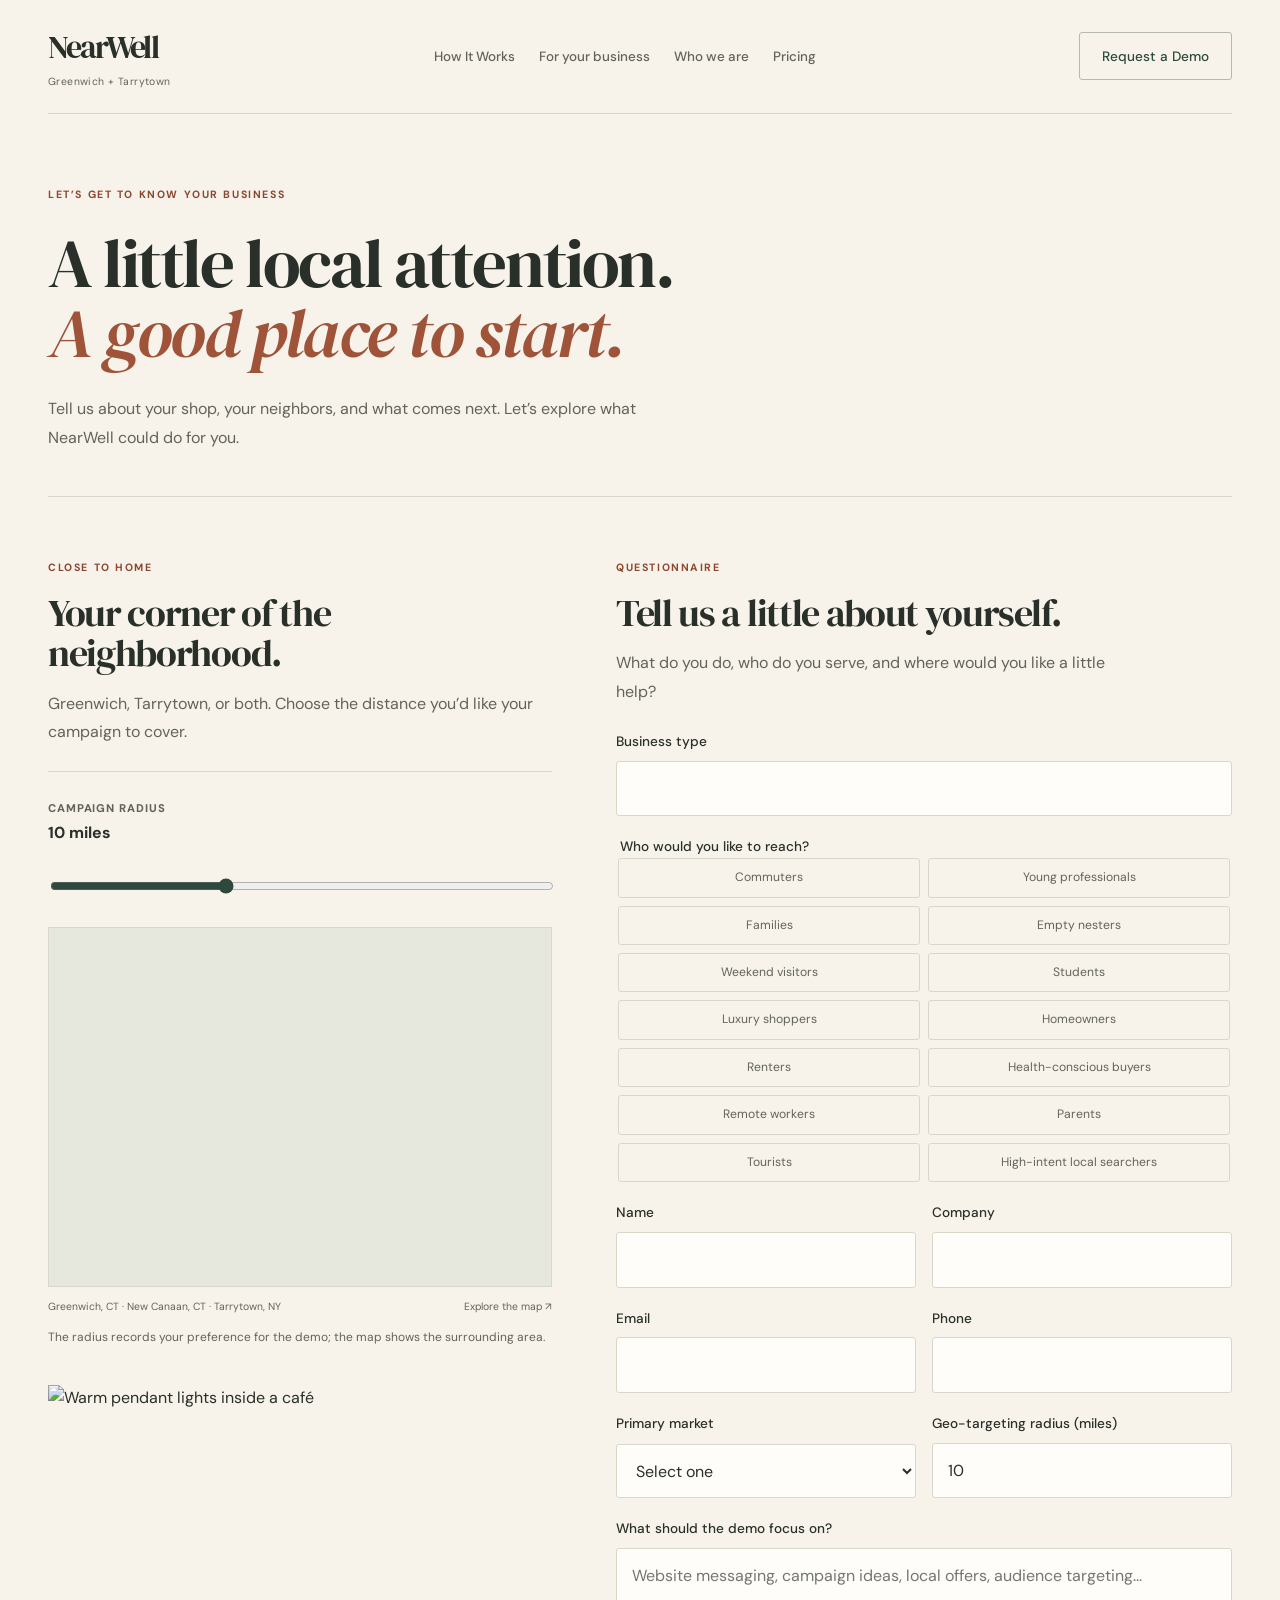
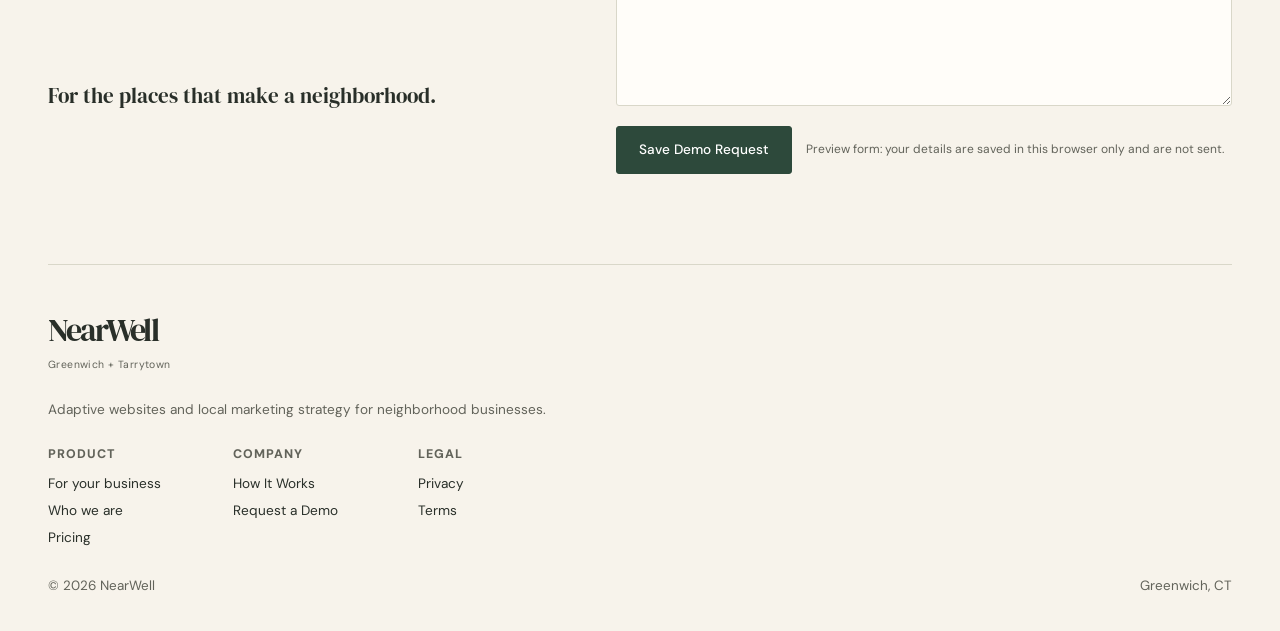
==== demo.html @ aed8bc81 "Add interactive town map with three X markers" ====
<!DOCTYPE html>
<html lang="en">
<head>
  <meta charset="UTF-8" />
  <meta name="viewport" content="width=device-width, initial-scale=1.0" />
  <title>Request a NearWell Demo | Greenwich and Tarrytown</title>
  <meta
    name="description"
    content="Request a NearWell demo and explore geo-targeted local marketing ideas for Greenwich and Tarrytown businesses."
  />
  <link rel="canonical" href="https://dannyyavo.com/nearwell/demo" />
  <meta property="og:title" content="Request a NearWell Demo" />
  <meta
    property="og:description"
    content="See how NearWell can tailor campaigns, offers, and adaptive website messaging for your business."
  />
  <meta property="og:type" content="website" />
  <meta property="og:url" content="https://dannyyavo.com/nearwell/demo" />
  <meta name="twitter:card" content="summary_large_image" />
  <link rel="preconnect" href="https://fonts.googleapis.com" />
  <link rel="preconnect" href="https://fonts.gstatic.com" crossorigin />
  <link
    href="https://fonts.googleapis.com/css2?family=DM+Sans:wght@400;500;700;800&family=DM+Serif+Display:ital@0;1&display=swap"
    rel="stylesheet"
  />
  <link rel="stylesheet" href="styles.css" />
  <link rel="stylesheet" href="theme.css" />
  <script type="application/ld+json">
    {
      "@context": "https://schema.org",
      "@type": "WebPage",
      "@id": "https://dannyyavo.com/nearwell/demo#webpage",
      "url": "https://dannyyavo.com/nearwell/demo",
      "name": "NearWell Demo Request",
      "about": {
        "@id": "https://dannyyavo.com/nearwell/#organization"
      }
    }
  </script>
</head>
<body data-page="demo">
  <header class="site-header">
    <a class="brand" href="index.html" aria-label="NearWell home">
      <span class="brand-mark">N</span>
      <span class="brand-text">
        <strong>NearWell</strong>
        <small>Greenwich + Tarrytown</small>
      </span>
    </a>

    <button class="menu-toggle" type="button" aria-label="Toggle navigation" aria-expanded="false" aria-controls="mobileNav">
      <span></span><span></span><span></span>
    </button>

    <nav class="main-nav">
      <a href="index.html#how-it-works">How It Works</a>
      <a href="index.html#features">For your business</a>
      <a href="index.html#who">Who we are</a>
      <a href="index.html#pricing">Pricing</a>
    </nav>

    <a class="button button-outline" href="demo.html">Request a Demo</a>
  </header>

  <div class="mobile-nav" id="mobileNav" hidden>
    <a href="index.html#how-it-works">How It Works</a>
    <a href="index.html#features">For your business</a>
      <a href="index.html#who">Who we are</a>
    <a href="index.html#pricing">Pricing</a>
    <a href="demo.html">Request a Demo</a>
  </div>

  <main>
    <section class="section demo-hero">
      <span class="eyebrow">Let’s get to know your business</span>
      <h1>A little local attention.<br><em>A good place to start.</em></h1>
      <p class="lead">
        Tell us about your shop, your neighbors, and what comes next. Let’s explore what NearWell could do for you.
      </p>
    </section>

    <section class="section demo-grid">
      <article class="geo-card">
        <div class="section-heading section-heading-tight">
          <span class="eyebrow">Close to home</span>
          <h2>Your corner of the neighborhood.</h2>
          <p>Greenwich, Tarrytown, or both. Choose the distance you’d like your campaign to cover.</p>
        </div>

        <div class="radius-meter">
          <div>
            <span class="mini-label">Campaign radius</span>
            <strong id="radiusValue">10 miles</strong>
          </div>

        </div>

        <input id="radiusSlider" type="range" min="5" max="20" value="10" aria-label="Geo targeting radius" />

        <div class="real-map"><iframe title="Interactive map of Greenwich, New Canaan, and Tarrytown" src="map.html" loading="lazy"></iframe><div class="map-caption"><span>Greenwich, CT · New Canaan, CT · Tarrytown, NY</span><a href="https://www.openstreetmap.org/#map=11/41.06/-73.745" target="_blank" rel="noopener">Explore the map ↗</a></div></div>
        <p class="radius-help">The radius records your preference for the demo; the map shows the surrounding area.</p>
        <figure class="demo-photo"><img src="https://images.unsplash.com/photo-1501339847302-ac426a4a7cbb?auto=format&amp;fit=crop&amp;w=900&amp;q=85" alt="Warm pendant lights inside a café" loading="lazy" width="900" height="600"><figcaption>For the places that make a neighborhood.</figcaption></figure>
      </article>

      <article class="form-card">
        <div class="section-heading section-heading-tight">
          <span class="eyebrow">Questionnaire</span>
          <h2>Tell us a little about yourself.</h2>
          <p>What do you do, who do you serve, and where would you like a little help?</p>
        </div>

        <form class="capture-form" id="demoRequestForm" data-form-kind="main">
          <input type="hidden" name="formTitle" value="Demo Request Form" />

          <div class="form-grid">
            <label class="full-width">
              <span>Business type</span>
              <input id="businessTypeInput" name="businessType" type="text" autocomplete="off" required />
              <div class="suggestions" id="businessSuggestions" hidden></div>
            </label>

            <fieldset class="chip-field full-width">
              <legend>Who would you like to reach?</legend>
              <div class="chip-grid" id="demographicChips"></div>
              <input type="hidden" name="demographics" id="demographicsInput" />
            </fieldset>

            <label>
              <span>Name</span>
              <input name="name" type="text" required />
            </label>
            <label>
              <span>Company</span>
              <input name="company" type="text" required />
            </label>
            <label>
              <span>Email</span>
              <input name="email" type="email" required />
            </label>
            <label>
              <span>Phone</span>
              <input name="phone" type="tel" />
            </label>
            <label>
              <span>Primary market</span>
              <select name="market" required>
                <option value="">Select one</option>
                <option>Greenwich, CT</option>
                <option>Tarrytown, NY</option>
                <option>Both markets</option>
              </select>
            </label>
            <label>
              <span>Geo-targeting radius (miles)</span>
              <input id="radiusMirror" name="radius" type="text" value="10" readonly />
            </label>
            <label class="full-width">
              <span>What should the demo focus on?</span>
              <textarea name="message" rows="5" placeholder="Website messaging, campaign ideas, local offers, audience targeting..."></textarea>
            </label>
          </div>

          <div class="form-actions">
            <button class="button" type="submit">Save Demo Request</button>
            <p class="form-status" aria-live="polite">Preview form: your details are saved in this browser only and are not sent.</p>
          </div>
        </form>
      </article>
    </section>
  </main>

  <footer class="site-footer">
    <div>
      <a class="brand brand-footer" href="index.html">
        <span class="brand-mark">N</span>
        <span class="brand-text">
          <strong>NearWell</strong>
          <small>Greenwich + Tarrytown</small>
        </span>
      </a>
      <p>Adaptive websites and local marketing strategy for neighborhood businesses.</p>
    </div>

    <div class="footer-links">
      <div>
        <span>Product</span>
        <a href="index.html#features">For your business</a>
      <a href="index.html#who">Who we are</a>
        <a href="index.html#pricing">Pricing</a>
      </div>
      <div>
        <span>Company</span>
        <a href="index.html#how-it-works">How It Works</a>
        <a href="demo.html">Request a Demo</a>
      </div>
      <div>
        <span>Legal</span>
        <a href="#">Privacy</a>
        <a href="#">Terms</a>
      </div>
    </div>

    <div class="footer-bottom">
      <span>&copy; 2026 NearWell</span>
      <span>Greenwich, CT</span>
    </div>
  </footer>

  <div class="lead-modal" id="leadModal" aria-hidden="true">
    <div class="lead-modal__backdrop"></div>
    <div class="lead-modal__panel" role="dialog" aria-modal="true" aria-labelledby="leadModalTitle">
      <button class="modal-close" type="button" aria-label="Close popup">&times;</button>
      <span class="eyebrow">Quick Start</span>
      <h2 id="leadModalTitle">Get the common questionnaire started.</h2>
      <p>Answer a few essentials now and continue the full demo request when you are ready.</p>

      <form class="capture-form" data-form-kind="popup">
        <input type="hidden" name="formTitle" value="5 Second Lead Popup" />
        <div class="form-grid compact-form">
          <label>
            <span>Name</span>
            <input name="name" type="text" required />
          </label>
          <label>
            <span>Email</span>
            <input name="email" type="email" required />
          </label>
          <label>
            <span>Company</span>
            <input name="company" type="text" required />
          </label>
          <label>
            <span>Business type</span>
            <input name="businessType" type="text" list="businessTypeList" required />
          </label>
          <label>
            <span>Phone</span>
            <input name="phone" type="tel" />
          </label>
          <label>
            <span>Primary market</span>
            <select name="market" required>
              <option value="">Select one</option>
              <option>Greenwich, CT</option>
              <option>Tarrytown, NY</option>
              <option>Both markets</option>
            </select>
          </label>
        </div>
        <label>
          <span>Top goal</span>
          <textarea name="message" rows="3" placeholder="Lead generation, promotions, messaging, geography..."></textarea>
        </label>
        <button class="button" type="submit">Save My Demo Request</button>
        <p class="form-status" aria-live="polite"></p>
      </form>
    </div>
  </div>

  <datalist id="businessTypeList">
    <option value="Coffee shop"></option>
    <option value="Restaurant"></option>
    <option value="Fitness studio"></option>
    <option value="Retail boutique"></option>
    <option value="Dental practice"></option>
    <option value="Home services business"></option>
  </datalist>

  <script src="script.js?v=2"></script>
</body>
</html>
---- styles.css ----
:root {
  --green: #1a3d2b;
  --green-deep: #10291d;
  --teal: #1a3d3d;
  --mint: #a8c5b5;
  --mint-soft: #d8e6dd;
  --cream: #faf7f2;
  --paper: #fffdf9;
  --text: #1d2721;
  --text-soft: #536258;
  --line: rgba(26, 61, 43, 0.12);
  --shadow: 0 22px 70px rgba(15, 40, 29, 0.14);
  --radius-lg: 30px;
  --radius-md: 22px;
  --radius-sm: 14px;
}

* {
  box-sizing: border-box;
}

html {
  scroll-behavior: smooth;
}

body {
  margin: 0;
  background:
    radial-gradient(circle at top left, rgba(168, 197, 181, 0.3), transparent 28%),
    linear-gradient(180deg, #fcfaf5 0%, var(--cream) 100%);
  color: var(--text);
  font-family: "DM Sans", sans-serif;
  line-height: 1.6;
}

body.modal-open {
  overflow: hidden;
}

a {
  color: inherit;
  text-decoration: none;
}

button,
input,
select,
textarea {
  font: inherit;
}

.site-header,
.section,
.site-footer {
  width: min(1180px, calc(100% - 36px));
  margin-inline: auto;
}

.site-header {
  position: sticky;
  top: 14px;
  z-index: 30;
  margin-top: 14px;
  padding: 14px 18px;
  display: flex;
  align-items: center;
  justify-content: space-between;
  border: 1px solid rgba(255, 255, 255, 0.45);
  border-radius: 22px;
  background: rgba(255, 253, 249, 0.82);
  backdrop-filter: blur(16px);
  box-shadow: 0 10px 30px rgba(12, 26, 19, 0.05);
}

.brand {
  display: inline-flex;
  align-items: center;
  gap: 12px;
}

.brand-mark {
  width: 40px;
  height: 40px;
  display: grid;
  place-items: center;
  border-radius: 13px;
  background: linear-gradient(135deg, var(--green), var(--teal));
  color: white;
  font-family: "DM Serif Display", serif;
  font-size: 1.3rem;
}

.brand-text {
  display: flex;
  flex-direction: column;
  gap: 1px;
}

.brand-text strong {
  font-size: 1rem;
}

.brand-text small {
  color: var(--text-soft);
  font-size: 0.77rem;
}

.main-nav,
.footer-links,
.hero-actions,
.cta-side,
.tab-row,
.detail-grid,
.form-actions,
.radius-meter {
  display: flex;
}

.main-nav {
  gap: 28px;
  font-weight: 700;
  color: var(--text-soft);
}

.main-nav a:hover,
.mobile-nav a:hover {
  color: var(--green);
}

.menu-toggle {
  display: none;
  width: 44px;
  height: 44px;
  padding: 0;
  border: 1px solid var(--line);
  border-radius: 12px;
  background: white;
}

.menu-toggle span {
  display: block;
  width: 18px;
  height: 2px;
  margin: 4px auto;
  background: var(--green);
}

.mobile-nav {
  width: min(1180px, calc(100% - 36px));
  margin: 10px auto 0;
  padding: 16px;
  border: 1px solid var(--line);
  border-radius: 20px;
  background: white;
  box-shadow: var(--shadow);
}

.mobile-nav a {
  display: block;
  padding: 9px 0;
  font-weight: 700;
}

.section {
  padding: 88px 0;
}

.hero {
  display: grid;
  grid-template-columns: 1.02fr 0.98fr;
  gap: 48px;
  align-items: center;
  min-height: 86vh;
}

.hero-copy,
.hero-art,
.editorial-grid,
.bento-grid,
.dashboard-layout,
.pricing-grid,
.demo-grid,
.form-grid,
.chip-grid {
  display: grid;
}

.eyebrow,
.mini-label,
.badge {
  display: inline-flex;
  align-items: center;
  width: fit-content;
  border-radius: 999px;
  font-weight: 800;
  text-transform: uppercase;
  letter-spacing: 0.08em;
}

.eyebrow {
  margin-bottom: 18px;
  padding: 7px 12px;
  background: rgba(168, 197, 181, 0.24);
  color: var(--green);
  font-size: 0.72rem;
}

.mini-label {
  color: var(--text-soft);
  font-size: 0.7rem;
}

h1,
h2,
h3 {
  margin: 0;
  font-family: "DM Serif Display", serif;
  line-height: 1.02;
  letter-spacing: -0.03em;
}

h1 {
  max-width: 11ch;
  font-size: clamp(3.6rem, 6vw, 6.3rem);
}

h2 {
  max-width: 12ch;
  font-size: clamp(2.4rem, 4vw, 4.1rem);
}

h3 {
  font-size: 1.6rem;
}

.lead,
.section-heading p,
.editorial-card p,
.feature-panel p,
.copy-panel p,
.site-footer p {
  color: var(--text-soft);
}

.lead {
  max-width: 42rem;
  margin: 24px 0 0;
  font-size: 1.12rem;
}

.hero-actions {
  gap: 16px;
  align-items: center;
  margin-top: 30px;
  flex-wrap: wrap;
}

.button,
.text-link,
.button-ghost,
.button-light,
.button-outline-light {
  transition: transform 0.2s ease, box-shadow 0.2s ease, background 0.2s ease;
}

.button,
.button-ghost,
.button-light,
.button-outline,
.button-outline-light {
  display: inline-flex;
  align-items: center;
  justify-content: center;
  min-height: 52px;
  padding: 0 22px;
  border-radius: var(--radius-sm);
  border: 1px solid var(--green);
  font-weight: 800;
  cursor: pointer;
}

.button {
  background: var(--green);
  color: white;
}

.button-outline,
.button-ghost {
  background: transparent;
  color: var(--green);
}

.button-light {
  background: white;
  border-color: white;
  color: var(--green);
}

.button-outline-light {
  background: transparent;
  border-color: rgba(255, 255, 255, 0.28);
  color: white;
}

.button:hover,
.button-ghost:hover,
.button-light:hover,
.button-outline:hover,
.button-outline-light:hover {
  transform: translateY(-2px);
  box-shadow: 0 14px 30px rgba(17, 46, 33, 0.12);
}

.text-link {
  font-weight: 800;
  color: var(--green);
}

.trust-bar {
  margin-top: 38px;
  display: grid;
  grid-template-columns: repeat(3, 1fr);
  gap: 14px;
}

.trust-bar article,
.hero-card,
.editorial-card,
.feature-panel,
.dashboard-shell,
.price-card,
.geo-card,
.form-card {
  border: 1px solid var(--line);
  border-radius: var(--radius-lg);
  background: rgba(255, 255, 255, 0.84);
  box-shadow: var(--shadow);
}

.trust-bar article {
  padding: 18px;
}

.trust-bar strong,
.detail-grid strong,
.price strong,
.radius-meter strong {
  display: block;
}

.trust-bar span {
  display: block;
  margin-top: 6px;
  color: var(--text-soft);
  font-size: 0.87rem;
}

.hero-art {
  gap: 18px;
}

.hero-card {
  padding: 22px;
}

.map-header {
  margin-bottom: 14px;
  display: flex;
  justify-content: space-between;
  color: var(--text-soft);
  font-size: 0.82rem;
}

.market-map,
.geo-map {
  width: 100%;
  height: auto;
  display: block;
}

.pin-label text,
.geo-label {
  fill: #eff5f0;
  font-size: 12px;
  font-family: "DM Sans", sans-serif;
}

.pulse {
  fill: rgba(168, 197, 181, 0.25);
  animation: pulse 2.6s infinite;
}

.pulse-tarrytown {
  animation-delay: 0.9s;
}

.stats-card h2 {
  margin-top: 8px;
  max-width: none;
  font-size: clamp(2rem, 3vw, 2.8rem);
}

.stats-grid {
  margin-top: 20px;
  display: grid;
  gap: 12px;
}

.stats-grid article {
  padding: 16px;
  border-radius: 18px;
  background: var(--cream);
}

.stats-grid span,
.detail-grid span,
.price span,
.footer-links span,
.radius-meter span,
.form-status {
  color: var(--text-soft);
}

.section-heading {
  margin-bottom: 34px;
}

.section-heading-tight {
  margin-bottom: 24px;
}

.editorial-grid {
  grid-template-columns: repeat(2, 1fr);
  gap: 18px;
}

.editorial-card {
  min-height: 235px;
  padding: 26px;
}

.step-badge {
  display: inline-grid;
  place-items: center;
  width: 54px;
  height: 54px;
  border-radius: 16px;
  background: var(--mint-soft);
  color: var(--green);
  font-family: "DM Serif Display", serif;
  font-size: 1.1rem;
}

.editorial-card h3 {
  margin-top: 48px;
}

.bento-grid {
  grid-template-columns: repeat(3, 1fr);
  gap: 18px;
}

.feature-panel {
  min-height: 280px;
  padding: 24px;
}

.feature-panel-large {
  grid-column: span 2;
  background:
    linear-gradient(135deg, rgba(16, 41, 29, 0.96), rgba(26, 61, 61, 0.95)),
    var(--green);
  color: white;
}

.feature-panel-large p,
.feature-panel-large .mini-label {
  color: rgba(255, 255, 255, 0.76);
}

.icon-circle {
  width: 48px;
  height: 48px;
  display: grid;
  place-items: center;
  border-radius: 15px;
  background: var(--mint-soft);
  color: var(--green);
}

.icon-circle svg {
  width: 22px;
  height: 22px;
}

.demo-showcase {
  padding-top: 40px;
}

.dashboard-shell {
  overflow: hidden;
  background: rgba(255, 255, 255, 0.74);
}

.tab-row {
  gap: 10px;
  padding: 18px;
  border-bottom: 1px solid var(--line);
  flex-wrap: wrap;
}

.audience-tab {
  padding: 12px 16px;
  border: 1px solid var(--line);
  border-radius: 999px;
  background: white;
  color: var(--text-soft);
  font-weight: 800;
  cursor: pointer;
}

.audience-tab.is-active {
  border-color: var(--green);
  background: var(--mint-soft);
  color: var(--green);
}

.dashboard-layout {
  grid-template-columns: 1fr 0.95fr;
}

.copy-panel,
.preview-panel {
  padding: 32px;
}

.copy-panel {
  border-right: 1px solid var(--line);
}

.detail-grid {
  gap: 14px;
  margin-top: 30px;
  flex-wrap: wrap;
}

.detail-grid article {
  flex: 1 1 220px;
  padding: 18px;
  border-radius: 18px;
  background: var(--cream);
}

.preview-panel {
  display: grid;
  align-content: center;
  gap: 16px;
  background:
    radial-gradient(circle at top right, rgba(168, 197, 181, 0.32), transparent 34%),
    linear-gradient(180deg, #f7f3eb 0%, #f0ece5 100%);
}

.preview-card,
.insight-note {
  padding: 24px;
  border-radius: 24px;
}

.preview-card {
  background: rgba(255, 255, 255, 0.9);
}

.preview-kicker {
  color: var(--green);
  font-size: 0.75rem;
  font-weight: 800;
  letter-spacing: 0.08em;
  text-transform: uppercase;
}

.preview-card strong {
  display: block;
  margin-top: 12px;
  font-family: "DM Serif Display", serif;
  font-size: 2rem;
  line-height: 1.06;
}

.preview-card p {
  margin: 14px 0 0;
  color: var(--text-soft);
}

.insight-note {
  background: linear-gradient(135deg, var(--green), var(--teal));
  color: white;
}

.pricing-grid {
  grid-template-columns: repeat(3, 1fr);
  gap: 18px;
}

.price-card {
  position: relative;
  padding: 26px;
}

.price-card:hover {
  transform: translateY(-6px);
}

.price-card-featured {
  background: linear-gradient(160deg, var(--green), var(--teal));
  color: white;
}

.price-card-featured p,
.price-card-featured li,
.price-card-featured .plan-name,
.price-card-featured .price span {
  color: rgba(255, 255, 255, 0.84);
}

.badge {
  margin-bottom: 18px;
  padding: 6px 10px;
  background: rgba(255, 255, 255, 0.16);
  color: white;
  font-size: 0.68rem;
}

.plan-name {
  color: var(--green);
  font-weight: 800;
}

.price {
  margin-top: 12px;
  display: flex;
  align-items: baseline;
  gap: 6px;
}

.price strong {
  font-size: 3.1rem;
  font-family: "DM Serif Display", serif;
}

.price-card ul {
  margin: 24px 0;
  padding: 0;
  list-style: none;
}

.price-card li {
  margin: 12px 0;
  padding-left: 24px;
  position: relative;
}

.price-card li::before {
  content: "✓";
  position: absolute;
  left: 0;
  color: var(--green);
  font-weight: 900;
}

.price-card-featured li::before {
  color: white;
}

.final-cta {
  margin-bottom: 86px;
  padding: 42px;
  display: grid;
  grid-template-columns: 1.1fr 0.9fr;
  gap: 32px;
  align-items: center;
  border-radius: 34px;
  background:
    radial-gradient(circle at top right, rgba(168, 197, 181, 0.24), transparent 32%),
    linear-gradient(135deg, var(--green), var(--teal));
  color: white;
}

.final-cta p {
  max-width: 40rem;
  color: rgba(255, 255, 255, 0.74);
}

.cta-side {
  gap: 12px;
  justify-content: flex-end;
  flex-wrap: wrap;
}

.site-footer {
  padding: 24px 0 34px;
  border-top: 1px solid var(--line);
}

.brand-footer {
  margin-bottom: 12px;
}

.footer-links {
  margin-top: 24px;
  gap: 48px;
  flex-wrap: wrap;
}

.footer-links div {
  min-width: 120px;
}

.footer-links span {
  display: block;
  margin-bottom: 8px;
  font-size: 0.78rem;
  font-weight: 800;
  text-transform: uppercase;
  letter-spacing: 0.08em;
}

.footer-links a {
  display: block;
  margin: 5px 0;
}

.footer-bottom {
  margin-top: 22px;
  display: flex;
  justify-content: space-between;
  color: var(--text-soft);
  font-size: 0.84rem;
}

.demo-hero {
  padding-bottom: 28px;
}

.demo-grid {
  grid-template-columns: 1fr 1fr;
  gap: 20px;
  align-items: start;
}

.geo-card,
.form-card {
  padding: 28px;
}

.radius-meter {
  justify-content: space-between;
  gap: 16px;
  margin-bottom: 16px;
  flex-wrap: wrap;
}

input[type="range"] {
  width: 100%;
  margin-bottom: 18px;
  accent-color: var(--green);
}

.geo-dot {
  transition: opacity 0.25s ease, transform 0.25s ease;
}

.geo-dot text {
  fill: white;
  font-size: 10px;
}

.geo-dot circle:first-child {
  fill: #f8fbf8;
}

.geo-dot.is-dim {
  opacity: 0.22;
}

.form-grid {
  grid-template-columns: repeat(2, 1fr);
  gap: 16px;
}

.compact-form {
  grid-template-columns: repeat(2, 1fr);
}

.full-width {
  grid-column: 1 / -1;
}

label,
.chip-field {
  display: grid;
  gap: 8px;
}

label span,
.chip-field legend {
  font-weight: 700;
}

input,
select,
textarea {
  width: 100%;
  padding: 14px 15px;
  border: 1px solid var(--line);
  border-radius: 14px;
  background: white;
  color: var(--text);
}

input:focus,
select:focus,
textarea:focus {
  outline: 2px solid rgba(168, 197, 181, 0.5);
  border-color: var(--mint);
}

.suggestions {
  padding: 8px;
  border: 1px solid var(--line);
  border-radius: 16px;
  background: white;
  box-shadow: var(--shadow);
}

.suggestion-button {
  width: 100%;
  padding: 10px 12px;
  border: 0;
  border-radius: 10px;
  background: transparent;
  text-align: left;
}

.suggestion-button:hover {
  background: var(--cream);
}

.chip-field {
  padding: 0;
  border: 0;
}

.chip-grid {
  grid-template-columns: repeat(2, minmax(0, 1fr));
  gap: 10px;
}

.chip {
  padding: 12px 14px;
  border: 1px solid var(--line);
  border-radius: 999px;
  background: white;
  color: var(--text-soft);
  font-weight: 700;
  text-align: center;
  cursor: pointer;
}

.chip.is-selected {
  border-color: var(--green);
  background: var(--mint-soft);
  color: var(--green);
}

.form-actions {
  margin-top: 20px;
  align-items: center;
  gap: 14px;
  flex-wrap: wrap;
}

.form-status {
  margin: 0;
  font-size: 0.95rem;
}

.lead-modal {
  position: fixed;
  inset: 0;
  z-index: 50;
  display: none;
}

.lead-modal.is-visible {
  display: block;
}

.lead-modal__backdrop {
  position: absolute;
  inset: 0;
  background: rgba(12, 20, 16, 0.55);
}

.lead-modal__panel {
  position: relative;
  width: min(760px, calc(100% - 32px));
  max-height: calc(100vh - 40px);
  margin: 20px auto;
  overflow: auto;
  padding: 28px;
  border-radius: 28px;
  background: var(--paper);
  box-shadow: 0 35px 80px rgba(0, 0, 0, 0.24);
}

.modal-close {
  position: absolute;
  top: 14px;
  right: 14px;
  width: 42px;
  height: 42px;
  border: 1px solid var(--line);
  border-radius: 50%;
  background: white;
  color: var(--green);
  font-size: 1.5rem;
  cursor: pointer;
}

@keyframes pulse {
  0% { transform: scale(1); opacity: 0.8; }
  50% { transform: scale(1.8); opacity: 0.15; }
  100% { transform: scale(1); opacity: 0.8; }
}

@media (max-width: 1024px) {
  .hero,
  .dashboard-layout,
  .demo-grid,
  .final-cta {
    grid-template-columns: 1fr;
  }

  .bento-grid,
  .pricing-grid {
    grid-template-columns: 1fr 1fr;
  }

  .feature-panel-large {
    grid-column: span 2;
  }

  .copy-panel {
    border-right: 0;
    border-bottom: 1px solid var(--line);
  }

  .cta-side {
    justify-content: flex-start;
  }
}

@media (max-width: 780px) {
  .main-nav,
  .site-header > .button {
    display: none;
  }

  .menu-toggle {
    display: inline-block;
  }

  .hero,
  .editorial-grid,
  .bento-grid,
  .pricing-grid,
  .demo-grid,
  .form-grid,
  .compact-form,
  .chip-grid,
  .trust-bar {
    grid-template-columns: 1fr;
  }

  .hero {
    min-height: auto;
    padding-top: 40px;
  }

  .feature-panel-large {
    grid-column: auto;
  }

  .section,
  .site-footer {
    width: min(1180px, calc(100% - 24px));
  }

  .final-cta {
    padding: 30px 24px;
  }

  .footer-bottom {
    flex-direction: column;
    gap: 8px;
  }
}
---- theme.css ----
/* Shared editorial theme for the homepage and demo request page. */
body:is([data-page="home"], [data-page="demo"]) { --green:#2d493b; --green-deep:#243a30; --cream:#f7f3eb; --paper:#f7f3eb; --text:#292f29; --text-soft:#62635a; --line:#d9d7c9; --shadow:none; --radius-lg:0; --radius-md:0; --radius-sm:3px; background:var(--cream); }
body:is([data-page="home"], [data-page="demo"]) h1, body:is([data-page="home"], [data-page="demo"]) h2, body:is([data-page="home"], [data-page="demo"]) h3 {font-weight:400;letter-spacing:-.035em;}
body:is([data-page="home"], [data-page="demo"]) h2 {max-width:none;font-size:clamp(2.6rem,4.3vw,4.2rem);line-height:1.07;}
body:is([data-page="home"], [data-page="demo"]) .section, body:is([data-page="home"], [data-page="demo"]) .site-header, body:is([data-page="home"], [data-page="demo"]) .site-footer {width:min(1280px,calc(100% - 96px));}
body:is([data-page="home"], [data-page="demo"]) .section {padding:90px 0;scroll-margin-top:100px;}
body:is([data-page="home"], [data-page="demo"]) .site-header {top:0;margin-top:0;padding:22px 0;border:0;border-bottom:1px solid var(--line);border-radius:0;background:var(--cream);box-shadow:none;backdrop-filter:none;gap:24px;}
body:is([data-page="home"], [data-page="demo"]) .brand-mark {display:none;}
body:is([data-page="home"], [data-page="demo"]) .brand-text strong {font-family:"DM Serif Display",serif;font-size:2rem;font-weight:400;letter-spacing:-.06em;}
body:is([data-page="home"], [data-page="demo"]) .brand-text small {font-size:.65rem;letter-spacing:.04em;}
body:is([data-page="home"], [data-page="demo"]) .main-nav {gap:24px;font-size:.84rem;font-weight:500;}
body:is([data-page="home"], [data-page="demo"]) .button {font-size:.85rem;font-weight:500;min-height:48px;padding:0 22px;gap:24px;}
body:is([data-page="home"], [data-page="demo"]) .site-header>.button {border-color:#b7b9aa;}
body:is([data-page="home"], [data-page="demo"]) .eyebrow {padding:0;background:none;border-radius:0;font-size:.66rem;letter-spacing:.15em;font-weight:700;color:#8c482f;margin-bottom:24px;}
body:is([data-page="home"], [data-page="demo"]) .hero {grid-template-columns:1fr 1fr;gap:65px;min-height:0;padding:50px 0 64px;}
body:is([data-page="home"], [data-page="demo"]) h1 {max-width:none;font-size:clamp(3.8rem,6.4vw,6.3rem);line-height:1.02;}
body:is([data-page="home"], [data-page="demo"]) h1 em, .founder-title em {color:#9f5338;font-weight:400;}
body:is([data-page="home"], [data-page="demo"]) .lead {font-size:1rem;max-width:405px;line-height:1.8;margin-top:26px;}
.hero-photo {position:relative;margin:0;height:610px;}
.hero-photo img {width:100%;height:100%;object-fit:cover;object-position:48% center;}
.hero-photo figcaption {position:absolute;bottom:0;left:0;right:0;padding:65px 24px 22px;color:#fff;font-size:.8rem;background:linear-gradient(transparent,rgba(0,0,0,.6));}
.photo-stamp {position:absolute;right:-18px;top:32px;width:126px;height:126px;border-radius:50%;background:#ecdcb5;color:#3c4837;display:flex;flex-direction:column;justify-content:center;text-align:center;line-height:1.35;font-size:.8rem;transform:rotate(10deg);}
.photo-stamp em {font-family:"DM Serif Display",serif;font-size:1.35rem;}
.hero-footnote {margin-top:45px;font-size:.7rem;color:var(--text-soft);display:flex;gap:20px;}
.neighborhood-strip {border-block:1px solid var(--line);padding:24px 48px;display:flex;justify-content:space-around;align-items:center;gap:24px;font-size:.8rem;flex-wrap:wrap;}
.neighborhood-strip span:first-child {font-family:"DM Serif Display",serif;font-size:1.2rem;}
body:is([data-page="home"], [data-page="demo"]) .section-heading p {max-width:510px;font-size:1rem;line-height:1.8;}
.business-grid {display:grid;grid-template-columns:repeat(3,minmax(0,1fr));gap:28px;margin-top:44px;}
.business-story img {display:block;width:100%;height:340px;object-fit:cover;margin-bottom:26px;}
.business-story:nth-child(2) {padding-top:44px;}
.business-story .mini-label {font-size:.62rem;letter-spacing:.1em;color:#8c482f;}
.business-story h3 {margin-top:13px;font-size:1.8rem;line-height:1.16;}
.business-story p {font-size:.9rem;color:var(--text-soft);line-height:1.8;max-width:340px;}
.image-note {font-size:.65rem;color:var(--text-soft);margin-top:30px;}
body:is([data-page="home"], [data-page="demo"]) .process-section {display:grid;grid-template-columns:1fr 1fr;gap:80px;border-block:1px solid var(--line);}
.process-list article {display:flex;gap:24px;border-bottom:1px solid var(--line);padding:28px 0;}
.process-list article:first-child {padding-top:0;}
.process-list article:last-child {border-bottom:0;}
.process-list article>span {color:#9f5338;font-size:.75rem;padding-top:5px;}
.process-list h3 {font-size:1.7rem;line-height:1.15;}
.process-list p {font-size:.9rem;color:var(--text-soft);margin-bottom:0;}
body:is([data-page="home"], [data-page="demo"]) .text-link {font-size:.85rem;font-weight:500;border-bottom:1px solid #8f9c8a;padding-bottom:5px;display:inline-block;}
.neighborhood-section {display:grid;grid-template-columns:.8fr 1.2fr;gap:65px;align-items:center;}
.town-links {display:flex;gap:18px;flex-wrap:wrap;margin-top:26px;font-size:.8rem;}
.town-links a {border-bottom:1px solid #939b8d;padding-bottom:5px;}
.real-map iframe {display:block;width:100%;height:360px;border:1px solid var(--line);background:#e6e8dd;}
.map-caption {display:flex;justify-content:space-between;gap:14px;font-size:.65rem;margin-top:12px;color:var(--text-soft);}
body:is([data-page="home"], [data-page="demo"]) .demo-showcase {border-top:1px solid var(--line);}
body:is([data-page="home"], [data-page="demo"]) .dashboard-shell {background:#fdfbf6;border-radius:0;}
body:is([data-page="home"], [data-page="demo"]) .audience-tab {border-radius:2px;font-size:.8rem;font-weight:500;}
body:is([data-page="home"], [data-page="demo"]) .preview-panel {background:#e9e9dd;}
body:is([data-page="home"], [data-page="demo"]) .preview-card, body:is([data-page="home"], [data-page="demo"]) .detail-grid article, body:is([data-page="home"], [data-page="demo"]) .insight-note {border-radius:2px;}
body:is([data-page="home"], [data-page="demo"]) .insight-note {background:#2d493b;font-size:.85rem;}
body:is([data-page="home"], [data-page="demo"]) .founder-section {display:grid;grid-template-columns:1fr 1fr;gap:80px;border-block:1px solid #c4c8b6;background:#e9ebdf;padding:66px;}
.founder-copy {max-width:450px;}
.founder-monogram {font-family:"DM Serif Display",serif;font-style:italic;font-size:2.5rem;color:#9f5338;display:block;margin-bottom:20px;}
.founder-copy h3 {font-size:2rem;}
.founder-role {font-size:.68rem;text-transform:uppercase;letter-spacing:.13em;display:block;margin:12px 0 25px;}
.founder-copy p {font-size:.95rem;color:var(--text-soft);line-height:1.8;}
body:is([data-page="home"], [data-page="demo"]) .pricing-grid {grid-template-columns:repeat(3,minmax(0,1fr));gap:0;}
body:is([data-page="home"], [data-page="demo"]) .price-card {padding:32px;border-radius:0;background:transparent;display:flex;flex-direction:column;}
body:is([data-page="home"], [data-page="demo"]) .price-card:hover {transform:none;}
body:is([data-page="home"], [data-page="demo"]) .price-card-featured {background:#2d493b;}
body:is([data-page="home"], [data-page="demo"]) .price-card .button {margin-top:auto;}
body:is([data-page="home"], [data-page="demo"]) .price-card .badge {position:absolute;top:-14px;left:24px;border-radius:0;background:#eadbb7;color:#354536;font-size:.6rem;}
body:is([data-page="home"], [data-page="demo"]) .price-card p, body:is([data-page="home"], [data-page="demo"]) .price-card li {font-size:.88rem;}
body:is([data-page="home"], [data-page="demo"]) .final-cta {padding:60px;background:#2d493b;border-radius:0;grid-template-columns:1.3fr 1fr;}
body:is([data-page="home"], [data-page="demo"]) .final-cta .eyebrow {color:#e5cca0;}
body:is([data-page="home"], [data-page="demo"]) .final-cta h2 {font-size:clamp(2.5rem,4vw,3.7rem);}
body:is([data-page="home"], [data-page="demo"]) .site-footer {padding-top:40px;}
body:is([data-page="home"], [data-page="demo"]) .site-footer p {font-size:.85rem;}
body:is([data-page="home"], [data-page="demo"]) .footer-links {gap:65px;font-size:.85rem;}
a:focus-visible,button:focus-visible {outline:2px solid #a85739;outline-offset:5px;}
@media(min-width:1500px) {.hero-photo {height:680px;}}
@media(max-width:1050px) {
 body:is([data-page="home"], [data-page="demo"]) .section,body:is([data-page="home"], [data-page="demo"]) .site-header,body:is([data-page="home"], [data-page="demo"]) .site-footer {width:calc(100% - 56px);}
 body:is([data-page="home"], [data-page="demo"]) .hero {gap:35px;}
 .hero-photo {height:530px;}
 body:is([data-page="home"], [data-page="demo"]) h1 {font-size:4.1rem;}
 body:is([data-page="home"], [data-page="demo"]) .main-nav {gap:16px;font-size:.75rem;}
 .business-story img {height:260px;}
 body:is([data-page="home"], [data-page="demo"]) .process-section,.neighborhood-section {gap:35px;}
 body:is([data-page="home"], [data-page="demo"]) .founder-section {padding:42px;gap:40px;}
 body:is([data-page="home"], [data-page="demo"]) .price-card {padding:25px;}
 body:is([data-page="home"], [data-page="demo"]) .final-cta {grid-template-columns:1fr;}
}
@media(max-width:780px) {
 body:is([data-page="home"], [data-page="demo"]) .section,body:is([data-page="home"], [data-page="demo"]) .site-header,body:is([data-page="home"], [data-page="demo"]) .site-footer {width:calc(100% - 40px);}
 body:is([data-page="home"], [data-page="demo"]) .section {padding:58px 0;}
 body:is([data-page="home"], [data-page="demo"]) .site-header {padding:14px 0;}
 body:is([data-page="home"], [data-page="demo"]) .hero {grid-template-columns:1fr;padding-top:38px;gap:32px;}
 body:is([data-page="home"], [data-page="demo"]) h1 {font-size:clamp(3.5rem,12vw,5rem);}
 .hero-photo {height:460px;}
 .photo-stamp {right:14px;top:20px;width:110px;height:110px;}
 .hero-footnote {margin-top:25px;}
 .neighborhood-strip {padding:22px 20px;justify-content:flex-start;gap:12px 24px;font-size:.7rem;}
 .neighborhood-strip span:first-child {width:100%;}
 .business-grid {grid-template-columns:1fr;gap:32px;}
 .business-story:nth-child(2) {padding-top:0;}
 .business-story img {height:350px;margin-bottom:22px;}
 .business-story p {max-width:none;}
 body:is([data-page="home"], [data-page="demo"]) .process-section,.neighborhood-section,body:is([data-page="home"], [data-page="demo"]) .founder-section {grid-template-columns:1fr;gap:28px;}
 body:is([data-page="home"], [data-page="demo"]) .founder-section {padding:35px 25px;}
 .real-map iframe {height:320px;}
 body:is([data-page="home"], [data-page="demo"]) .pricing-grid {grid-template-columns:1fr;gap:26px;}
 body:is([data-page="home"], [data-page="demo"]) .price-card {padding:28px;}
 body:is([data-page="home"], [data-page="demo"]) .final-cta {padding:35px 25px;margin-bottom:50px;}
 .copy-panel,.preview-panel {padding:24px;}
 .map-caption {flex-wrap:wrap;}
 body:is([data-page="home"], [data-page="demo"]) .mobile-nav {border-radius:0;}
}
@media(prefers-reduced-motion:reduce) {html {scroll-behavior:auto;}*,*::before,*::after {animation:none!important;transition:none!important;}}

/* Demo request page */
body[data-page="demo"] .demo-hero {padding:66px 0 44px;border-bottom:1px solid var(--line);}
body[data-page="demo"] .demo-hero h1 {font-size:clamp(3rem,5.4vw,5.3rem);max-width:100%;}
body[data-page="demo"] .demo-hero .lead {max-width:620px;}
body[data-page="demo"] .demo-grid {padding-top:56px;grid-template-columns:minmax(0,.9fr) minmax(0,1.1fr);gap:64px;}
body[data-page="demo"] .geo-card, body[data-page="demo"] .form-card {padding:0;background:transparent;border:0;border-radius:0;box-shadow:none;min-width:0;}
body[data-page="demo"] .demo-grid h2 {font-size:2.35rem;}
body[data-page="demo"] .demo-grid .eyebrow {margin-bottom:16px;}
body[data-page="demo"] .radius-meter {border-top:1px solid var(--line);padding-top:22px;}
body[data-page="demo"] input, body[data-page="demo"] select, body[data-page="demo"] textarea {border-radius:3px;background:#fffdf9;}
body[data-page="demo"] label span, body[data-page="demo"] legend {font-size:.85rem;font-weight:500;}
body[data-page="demo"] .chip-grid {grid-template-columns:repeat(2,minmax(0,1fr));gap:8px;}
body[data-page="demo"] .chip {border-radius:3px;padding:9px 10px;background:transparent;font-weight:400;font-size:.76rem;}
body[data-page="demo"] .chip.is-selected {background:var(--mint-soft);}
body[data-page="demo"] .form-grid {gap:20px 16px;}
body[data-page="demo"] .form-status,.radius-help {font-size:.75rem;color:var(--text-soft);}
.demo-photo {margin:38px 0 0;}
.demo-photo img {width:100%;height:280px;object-fit:cover;display:block;}
.demo-photo figcaption {font-family:"DM Serif Display",serif;font-size:1.3rem;margin-top:14px;}
@media(max-width:900px) {body[data-page="demo"] .demo-grid {grid-template-columns:1fr;gap:52px;} .demo-photo {display:none;} body[data-page="demo"] .demo-hero {padding:42px 0;}}
@media(max-width:480px) {body[data-page="demo"] .demo-grid h2 {font-size:2rem;} body[data-page="demo"] .demo-hero h1 {font-size:3rem;}}
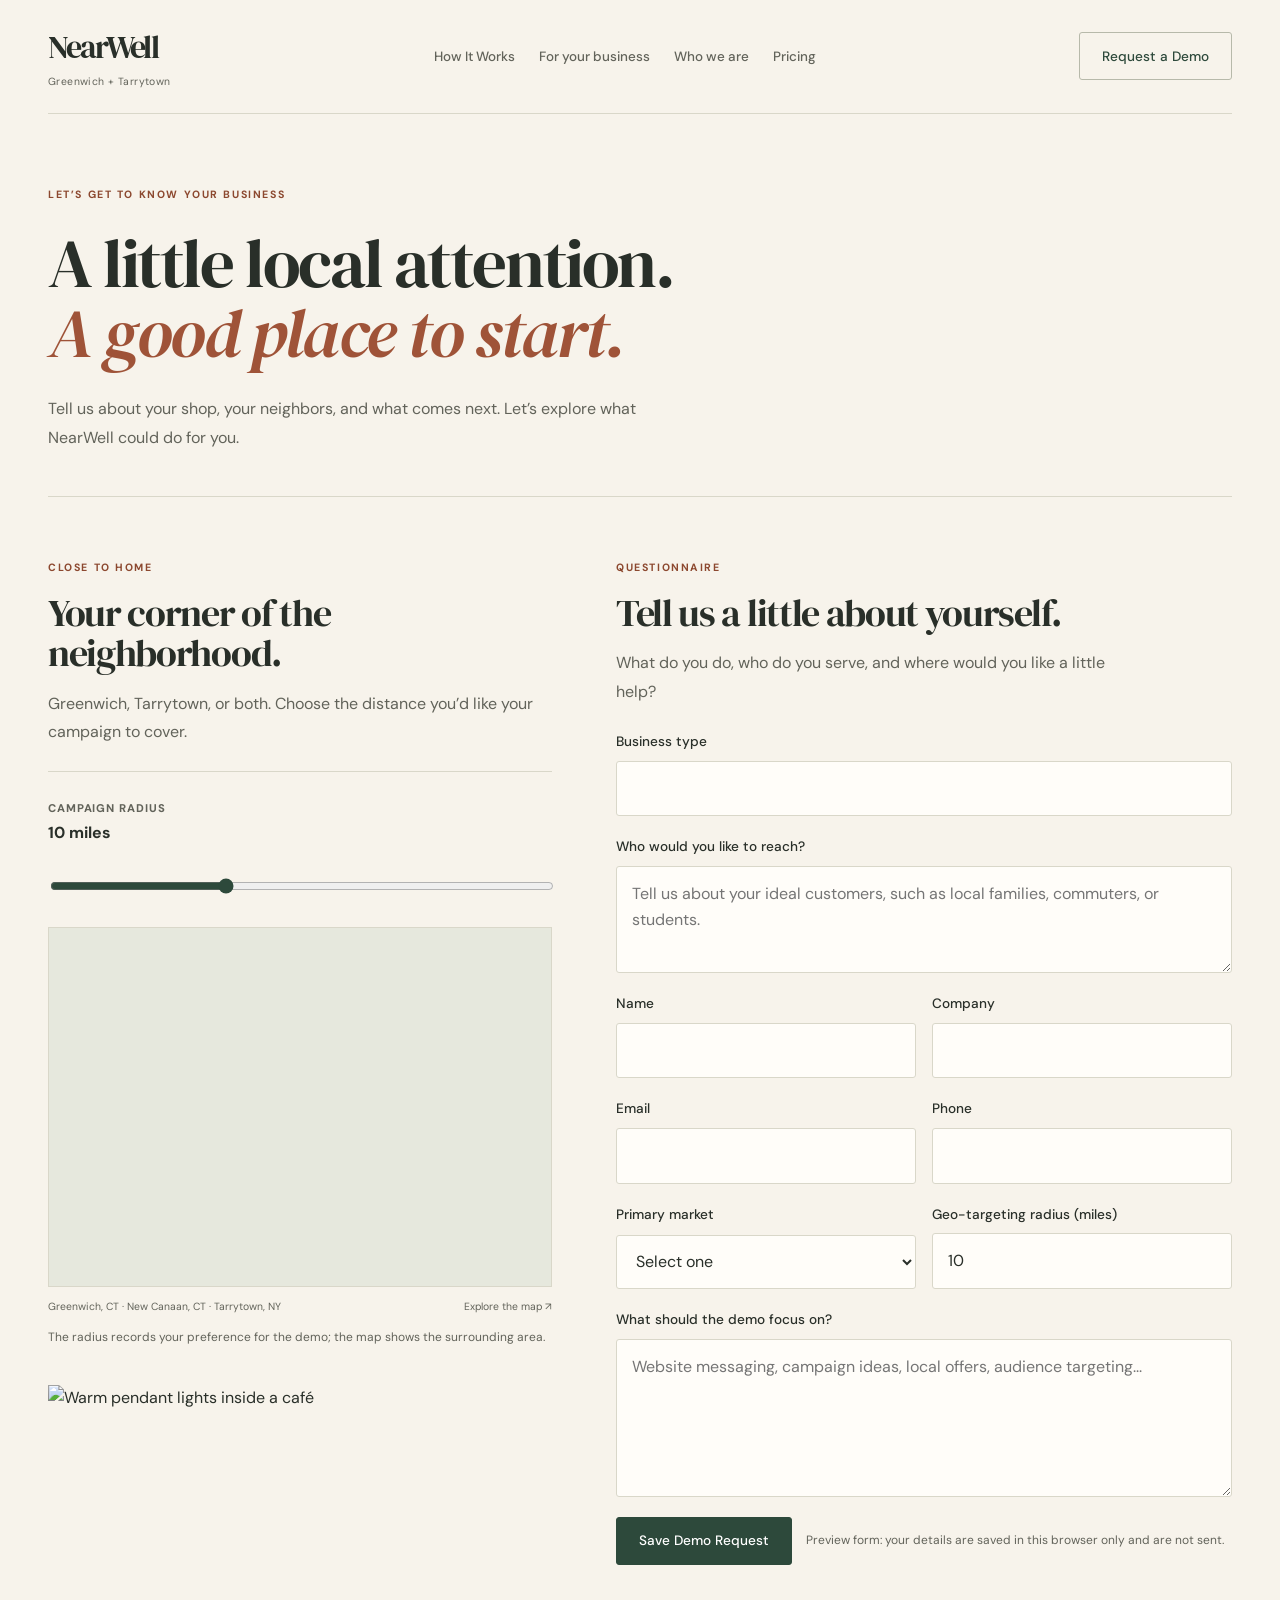
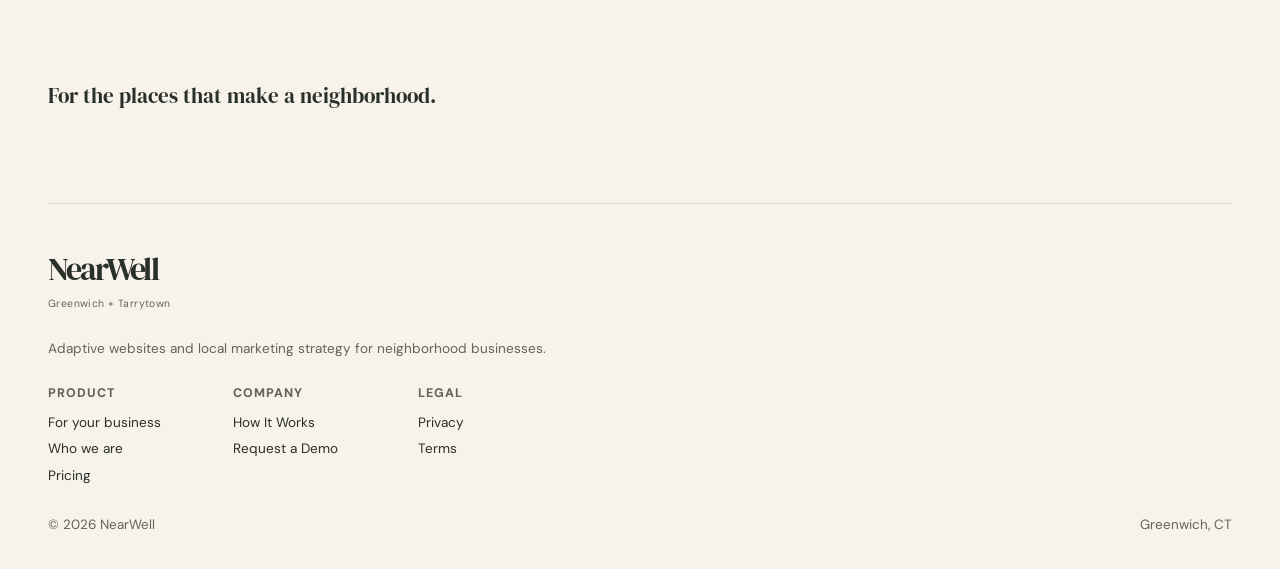
==== commit d923dc03: "Replace audience choices with full-width text field" ====
--- a/demo.html
+++ b/demo.html
@@ -119,11 +119,10 @@
               <div class="suggestions" id="businessSuggestions" hidden></div>
             </label>
 
-            <fieldset class="chip-field full-width">
-              <legend>Who would you like to reach?</legend>
-              <div class="chip-grid" id="demographicChips"></div>
-              <input type="hidden" name="demographics" id="demographicsInput" />
-            </fieldset>
+            <label class="full-width" for="demographicsInput">
+              <span>Who would you like to reach?</span>
+              <textarea name="demographics" id="demographicsInput" rows="3" placeholder="Tell us about your ideal customers, such as local families, commuters, or students."></textarea>
+            </label>
 
             <label>
               <span>Name</span>
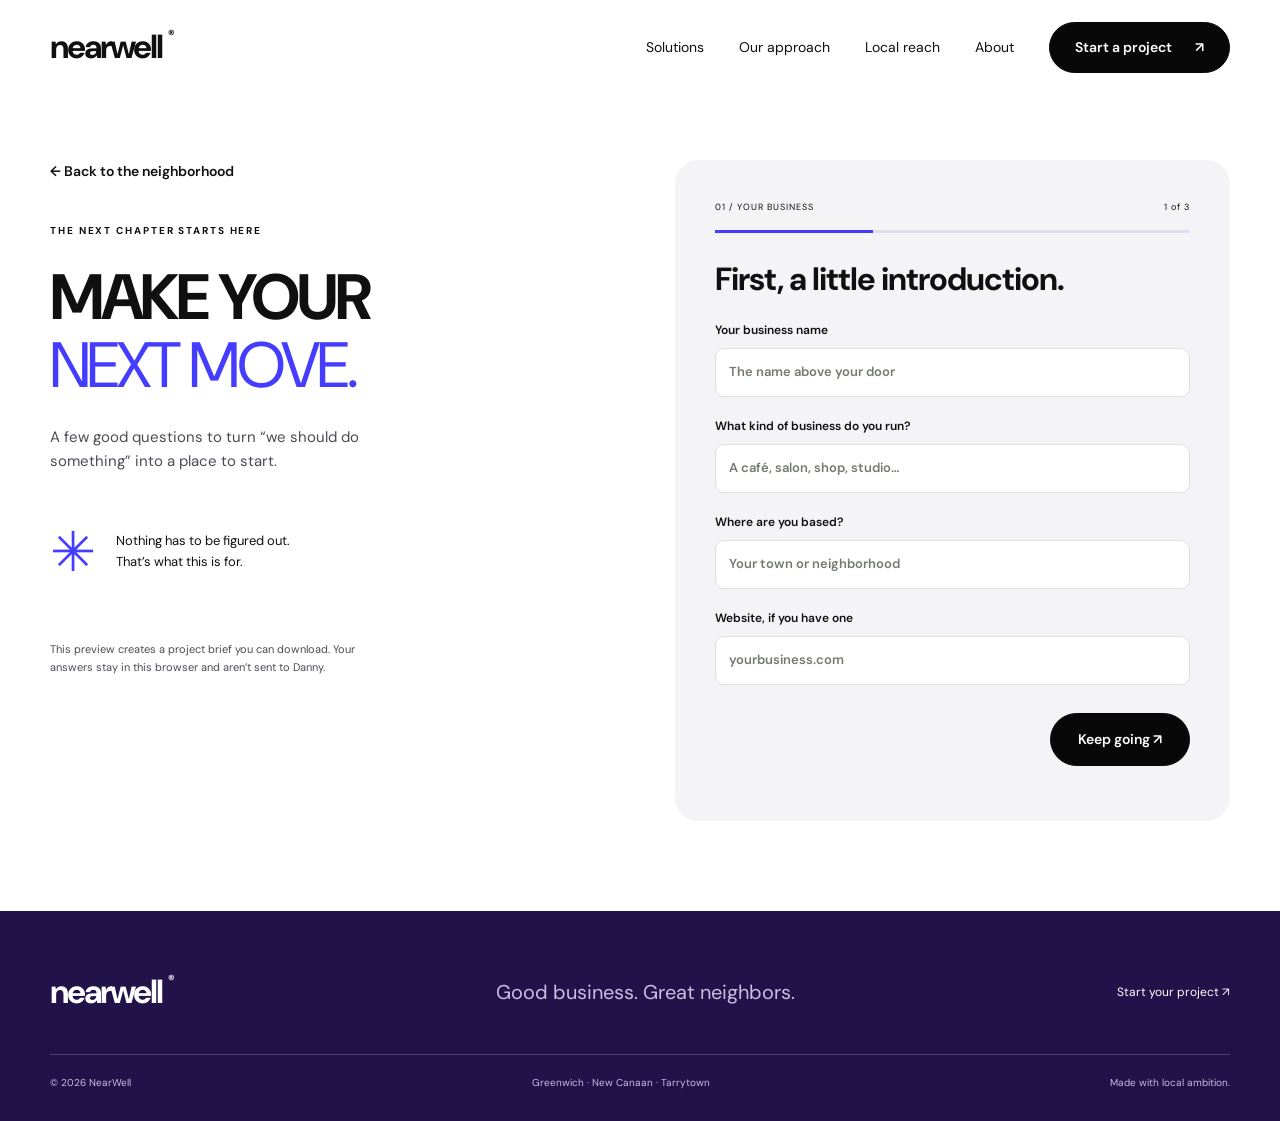
==== commit 3388ff9c: "Publish Project 3 design on the main NearWell website" ====
--- a/demo.html
+++ b/demo.html
@@ -1,270 +1 @@
-<!DOCTYPE html>
-<html lang="en">
-<head>
-  <meta charset="UTF-8" />
-  <meta name="viewport" content="width=device-width, initial-scale=1.0" />
-  <title>Request a NearWell Demo | Greenwich and Tarrytown</title>
-  <meta
-    name="description"
-    content="Request a NearWell demo and explore geo-targeted local marketing ideas for Greenwich and Tarrytown businesses."
-  />
-  <link rel="canonical" href="https://dannyyavo.com/nearwell/demo" />
-  <meta property="og:title" content="Request a NearWell Demo" />
-  <meta
-    property="og:description"
-    content="See how NearWell can tailor campaigns, offers, and adaptive website messaging for your business."
-  />
-  <meta property="og:type" content="website" />
-  <meta property="og:url" content="https://dannyyavo.com/nearwell/demo" />
-  <meta name="twitter:card" content="summary_large_image" />
-  <link rel="preconnect" href="https://fonts.googleapis.com" />
-  <link rel="preconnect" href="https://fonts.gstatic.com" crossorigin />
-  <link
-    href="https://fonts.googleapis.com/css2?family=DM+Sans:wght@400;500;700;800&family=DM+Serif+Display:ital@0;1&display=swap"
-    rel="stylesheet"
-  />
-  <link rel="stylesheet" href="styles.css" />
-  <link rel="stylesheet" href="theme.css" />
-  <script type="application/ld+json">
-    {
-      "@context": "https://schema.org",
-      "@type": "WebPage",
-      "@id": "https://dannyyavo.com/nearwell/demo#webpage",
-      "url": "https://dannyyavo.com/nearwell/demo",
-      "name": "NearWell Demo Request",
-      "about": {
-        "@id": "https://dannyyavo.com/nearwell/#organization"
-      }
-    }
-  </script>
-</head>
-<body data-page="demo">
-  <header class="site-header">
-    <a class="brand" href="index.html" aria-label="NearWell home">
-      <span class="brand-mark">N</span>
-      <span class="brand-text">
-        <strong>NearWell</strong>
-        <small>Greenwich + Tarrytown</small>
-      </span>
-    </a>
-
-    <button class="menu-toggle" type="button" aria-label="Toggle navigation" aria-expanded="false" aria-controls="mobileNav">
-      <span></span><span></span><span></span>
-    </button>
-
-    <nav class="main-nav">
-      <a href="index.html#how-it-works">How It Works</a>
-      <a href="index.html#features">For your business</a>
-      <a href="index.html#who">Who we are</a>
-      <a href="index.html#pricing">Pricing</a>
-    </nav>
-
-    <a class="button button-outline" href="demo.html">Request a Demo</a>
-  </header>
-
-  <div class="mobile-nav" id="mobileNav" hidden>
-    <a href="index.html#how-it-works">How It Works</a>
-    <a href="index.html#features">For your business</a>
-      <a href="index.html#who">Who we are</a>
-    <a href="index.html#pricing">Pricing</a>
-    <a href="demo.html">Request a Demo</a>
-  </div>
-
-  <main>
-    <section class="section demo-hero">
-      <span class="eyebrow">Let’s get to know your business</span>
-      <h1>A little local attention.<br><em>A good place to start.</em></h1>
-      <p class="lead">
-        Tell us about your shop, your neighbors, and what comes next. Let’s explore what NearWell could do for you.
-      </p>
-    </section>
-
-    <section class="section demo-grid">
-      <article class="geo-card">
-        <div class="section-heading section-heading-tight">
-          <span class="eyebrow">Close to home</span>
-          <h2>Your corner of the neighborhood.</h2>
-          <p>Greenwich, Tarrytown, or both. Choose the distance you’d like your campaign to cover.</p>
-        </div>
-
-        <div class="radius-meter">
-          <div>
-            <span class="mini-label">Campaign radius</span>
-            <strong id="radiusValue">10 miles</strong>
-          </div>
-
-        </div>
-
-        <input id="radiusSlider" type="range" min="5" max="20" value="10" aria-label="Geo targeting radius" />
-
-        <div class="real-map"><iframe title="Interactive map of Greenwich, New Canaan, and Tarrytown" src="map.html" loading="lazy"></iframe><div class="map-caption"><span>Greenwich, CT · New Canaan, CT · Tarrytown, NY</span><a href="https://www.openstreetmap.org/#map=11/41.06/-73.745" target="_blank" rel="noopener">Explore the map ↗</a></div></div>
-        <p class="radius-help">The radius records your preference for the demo; the map shows the surrounding area.</p>
-        <figure class="demo-photo"><img src="https://images.unsplash.com/photo-1501339847302-ac426a4a7cbb?auto=format&amp;fit=crop&amp;w=900&amp;q=85" alt="Warm pendant lights inside a café" loading="lazy" width="900" height="600"><figcaption>For the places that make a neighborhood.</figcaption></figure>
-      </article>
-
-      <article class="form-card">
-        <div class="section-heading section-heading-tight">
-          <span class="eyebrow">Questionnaire</span>
-          <h2>Tell us a little about yourself.</h2>
-          <p>What do you do, who do you serve, and where would you like a little help?</p>
-        </div>
-
-        <form class="capture-form" id="demoRequestForm" data-form-kind="main">
-          <input type="hidden" name="formTitle" value="Demo Request Form" />
-
-          <div class="form-grid">
-            <label class="full-width">
-              <span>Business type</span>
-              <input id="businessTypeInput" name="businessType" type="text" autocomplete="off" required />
-              <div class="suggestions" id="businessSuggestions" hidden></div>
-            </label>
-
-            <label class="full-width" for="demographicsInput">
-              <span>Who would you like to reach?</span>
-              <textarea name="demographics" id="demographicsInput" rows="3" placeholder="Tell us about your ideal customers, such as local families, commuters, or students."></textarea>
-            </label>
-
-            <label>
-              <span>Name</span>
-              <input name="name" type="text" required />
-            </label>
-            <label>
-              <span>Company</span>
-              <input name="company" type="text" required />
-            </label>
-            <label>
-              <span>Email</span>
-              <input name="email" type="email" required />
-            </label>
-            <label>
-              <span>Phone</span>
-              <input name="phone" type="tel" />
-            </label>
-            <label>
-              <span>Primary market</span>
-              <select name="market" required>
-                <option value="">Select one</option>
-                <option>Greenwich, CT</option>
-                <option>Tarrytown, NY</option>
-                <option>Both markets</option>
-              </select>
-            </label>
-            <label>
-              <span>Geo-targeting radius (miles)</span>
-              <input id="radiusMirror" name="radius" type="text" value="10" readonly />
-            </label>
-            <label class="full-width">
-              <span>What should the demo focus on?</span>
-              <textarea name="message" rows="5" placeholder="Website messaging, campaign ideas, local offers, audience targeting..."></textarea>
-            </label>
-          </div>
-
-          <div class="form-actions">
-            <button class="button" type="submit">Save Demo Request</button>
-            <p class="form-status" aria-live="polite">Preview form: your details are saved in this browser only and are not sent.</p>
-          </div>
-        </form>
-      </article>
-    </section>
-  </main>
-
-  <footer class="site-footer">
-    <div>
-      <a class="brand brand-footer" href="index.html">
-        <span class="brand-mark">N</span>
-        <span class="brand-text">
-          <strong>NearWell</strong>
-          <small>Greenwich + Tarrytown</small>
-        </span>
-      </a>
-      <p>Adaptive websites and local marketing strategy for neighborhood businesses.</p>
-    </div>
-
-    <div class="footer-links">
-      <div>
-        <span>Product</span>
-        <a href="index.html#features">For your business</a>
-      <a href="index.html#who">Who we are</a>
-        <a href="index.html#pricing">Pricing</a>
-      </div>
-      <div>
-        <span>Company</span>
-        <a href="index.html#how-it-works">How It Works</a>
-        <a href="demo.html">Request a Demo</a>
-      </div>
-      <div>
-        <span>Legal</span>
-        <a href="#">Privacy</a>
-        <a href="#">Terms</a>
-      </div>
-    </div>
-
-    <div class="footer-bottom">
-      <span>&copy; 2026 NearWell</span>
-      <span>Greenwich, CT</span>
-    </div>
-  </footer>
-
-  <div class="lead-modal" id="leadModal" aria-hidden="true">
-    <div class="lead-modal__backdrop"></div>
-    <div class="lead-modal__panel" role="dialog" aria-modal="true" aria-labelledby="leadModalTitle">
-      <button class="modal-close" type="button" aria-label="Close popup">&times;</button>
-      <span class="eyebrow">Quick Start</span>
-      <h2 id="leadModalTitle">Get the common questionnaire started.</h2>
-      <p>Answer a few essentials now and continue the full demo request when you are ready.</p>
-
-      <form class="capture-form" data-form-kind="popup">
-        <input type="hidden" name="formTitle" value="5 Second Lead Popup" />
-        <div class="form-grid compact-form">
-          <label>
-            <span>Name</span>
-            <input name="name" type="text" required />
-          </label>
-          <label>
-            <span>Email</span>
-            <input name="email" type="email" required />
-          </label>
-          <label>
-            <span>Company</span>
-            <input name="company" type="text" required />
-          </label>
-          <label>
-            <span>Business type</span>
-            <input name="businessType" type="text" list="businessTypeList" required />
-          </label>
-          <label>
-            <span>Phone</span>
-            <input name="phone" type="tel" />
-          </label>
-          <label>
-            <span>Primary market</span>
-            <select name="market" required>
-              <option value="">Select one</option>
-              <option>Greenwich, CT</option>
-              <option>Tarrytown, NY</option>
-              <option>Both markets</option>
-            </select>
-          </label>
-        </div>
-        <label>
-          <span>Top goal</span>
-          <textarea name="message" rows="3" placeholder="Lead generation, promotions, messaging, geography..."></textarea>
-        </label>
-        <button class="button" type="submit">Save My Demo Request</button>
-        <p class="form-status" aria-live="polite"></p>
-      </form>
-    </div>
-  </div>
-
-  <datalist id="businessTypeList">
-    <option value="Coffee shop"></option>
-    <option value="Restaurant"></option>
-    <option value="Fitness studio"></option>
-    <option value="Retail boutique"></option>
-    <option value="Dental practice"></option>
-    <option value="Home services business"></option>
-  </datalist>
-
-  <script src="script.js?v=2"></script>
-</body>
-</html>
+<!doctype html><html lang="en"><head><meta charset="utf-8"><meta name="viewport" content="width=device-width, initial-scale=1"><title>Start your next chapter — NearWell</title><meta name="description" content="Thoughtful websites and practical marketing for local businesses in Greenwich, New Canaan, and Tarrytown. Meet NearWell."><link rel="stylesheet" href="styles.css"><link rel="stylesheet" href="remodel.css"><script src="script.js" defer></script></head><body><a class="skip" href="#main">Skip to content</a><header class="header"><a class="brand" href="index.html" aria-label="NearWell home">nearwell<span>®</span></a><button class="menu-toggle" aria-expanded="false" aria-controls="navigation">Menu +</button><nav id="navigation" aria-label="Main navigation"><a href="index.html#ideas">Solutions</a><a href="index.html#approach">Our approach</a><a href="index.html#neighborhoods">Local reach</a><a href="index.html#who">About</a><a class="button small" href="demo.html">Start a project <span>↗</span></a></nav></header><main id="main" class="wrap planner-page"><div class="planner-intro"><a class="text-link" href="index.html">← Back to the neighborhood</a><span class="eyebrow">THE NEXT CHAPTER STARTS HERE</span><h1>Make your<br><em>next move.</em></h1><p>A few good questions to turn “we should do something” into a place to start.</p><div class="planner-note"><span>✳</span><p>Nothing has to be figured out.<br>That’s what this is for.</p></div><p class="preview-note">This preview creates a project brief you can download. Your answers stay in this browser and aren’t sent to Danny.</p></div><div class="planner-card"><div class="step-meta"><span id="step-caption">01 / YOUR BUSINESS</span><span id="step-count">1 of 3</span></div><div class="progress"><span id="progress-fill"></span></div><form id="project-form"><section class="form-step" data-step="0"><h2>First, a little introduction.</h2><label>Your business name<input name="business" required autocomplete="organization" placeholder="The name above your door"></label><label>What kind of business do you run?<input name="businessType" required placeholder="A café, salon, shop, studio…"></label><label>Where are you based?<input name="town" required placeholder="Your town or neighborhood"></label><label>Website, if you have one<input name="website" type="text" placeholder="yourbusiness.com" inputmode="url"></label></section><section class="form-step" data-step="1" hidden><h2>What’s your next chapter?</h2><label>What would you like help with?<select name="goal" required><option value="">Choose a starting point</option><option>A new or better website</option><option>Reaching more local customers</option><option>Content and campaign ideas</option><option>I’m not sure yet</option></select></label><label>Who would you like to reach?<textarea name="audience" rows="3" required placeholder="Tell me about the people you’d love to welcome."></textarea></label><label>Anything else I should know?<textarea name="notes" rows="3" placeholder="Your big idea, your biggest challenge, or what makes your business yours."></textarea></label><label>Budget in mind? (optional)<input name="budget" placeholder="A range is helpful. ‘Not sure’ is okay, too."></label></section><section class="form-step" data-step="2" hidden><h2>Put a name to the idea.</h2><label>Your name<input name="name" required autocomplete="name"></label><label>Email<input name="email" type="email" required autocomplete="email"></label><p class="form-help">These details will appear in your brief. Nothing is submitted or sent from this preview.</p><div class="brief-summary"><span class="eyebrow">YOUR STARTING POINT</span><p id="brief-summary"></p></div></section><div class="form-buttons"><button type="button" class="back-button" id="back-step" hidden>← Back</button><button type="button" class="button" id="next-step">Keep going ↗</button><button type="submit" class="button" id="finish" hidden>Create my brief ↗</button></div><p id="form-status" role="status"></p></form><section id="complete" hidden><span class="success-mark">✓</span><h2>A little clarity.<br>A good beginning.</h2><p>Your project brief is ready. Download it to keep a copy. It hasn’t been sent to anyone.</p><button class="button" id="download-brief">Download your brief ↓</button><button class="text-link" id="edit-brief">Go back and edit</button></section></div></main><footer><div class="footer-top"><a class="brand" href="index.html">nearwell<span>®</span></a><p>Good business. Great neighbors.</p><a href="demo.html">Start your project ↗</a></div><div class="footer-bottom"><span>© 2026 NearWell</span><span>Greenwich · New Canaan · Tarrytown</span><a href="index.html#who">Made with local ambition.</a></div></footer></body></html>
--- a/styles.css
+++ b/styles.css
@@ -1,1007 +1,6 @@
-:root {
-  --green: #1a3d2b;
-  --green-deep: #10291d;
-  --teal: #1a3d3d;
-  --mint: #a8c5b5;
-  --mint-soft: #d8e6dd;
-  --cream: #faf7f2;
-  --paper: #fffdf9;
-  --text: #1d2721;
-  --text-soft: #536258;
-  --line: rgba(26, 61, 43, 0.12);
-  --shadow: 0 22px 70px rgba(15, 40, 29, 0.14);
-  --radius-lg: 30px;
-  --radius-md: 22px;
-  --radius-sm: 14px;
-}
-
-* {
-  box-sizing: border-box;
-}
-
-html {
-  scroll-behavior: smooth;
-}
-
-body {
-  margin: 0;
-  background:
-    radial-gradient(circle at top left, rgba(168, 197, 181, 0.3), transparent 28%),
-    linear-gradient(180deg, #fcfaf5 0%, var(--cream) 100%);
-  color: var(--text);
-  font-family: "DM Sans", sans-serif;
-  line-height: 1.6;
-}
-
-body.modal-open {
-  overflow: hidden;
-}
-
-a {
-  color: inherit;
-  text-decoration: none;
-}
-
-button,
-input,
-select,
-textarea {
-  font: inherit;
-}
-
-.site-header,
-.section,
-.site-footer {
-  width: min(1180px, calc(100% - 36px));
-  margin-inline: auto;
-}
-
-.site-header {
-  position: sticky;
-  top: 14px;
-  z-index: 30;
-  margin-top: 14px;
-  padding: 14px 18px;
-  display: flex;
-  align-items: center;
-  justify-content: space-between;
-  border: 1px solid rgba(255, 255, 255, 0.45);
-  border-radius: 22px;
-  background: rgba(255, 253, 249, 0.82);
-  backdrop-filter: blur(16px);
-  box-shadow: 0 10px 30px rgba(12, 26, 19, 0.05);
-}
-
-.brand {
-  display: inline-flex;
-  align-items: center;
-  gap: 12px;
-}
-
-.brand-mark {
-  width: 40px;
-  height: 40px;
-  display: grid;
-  place-items: center;
-  border-radius: 13px;
-  background: linear-gradient(135deg, var(--green), var(--teal));
-  color: white;
-  font-family: "DM Serif Display", serif;
-  font-size: 1.3rem;
-}
-
-.brand-text {
-  display: flex;
-  flex-direction: column;
-  gap: 1px;
-}
-
-.brand-text strong {
-  font-size: 1rem;
-}
-
-.brand-text small {
-  color: var(--text-soft);
-  font-size: 0.77rem;
-}
-
-.main-nav,
-.footer-links,
-.hero-actions,
-.cta-side,
-.tab-row,
-.detail-grid,
-.form-actions,
-.radius-meter {
-  display: flex;
-}
-
-.main-nav {
-  gap: 28px;
-  font-weight: 700;
-  color: var(--text-soft);
-}
-
-.main-nav a:hover,
-.mobile-nav a:hover {
-  color: var(--green);
-}
-
-.menu-toggle {
-  display: none;
-  width: 44px;
-  height: 44px;
-  padding: 0;
-  border: 1px solid var(--line);
-  border-radius: 12px;
-  background: white;
-}
-
-.menu-toggle span {
-  display: block;
-  width: 18px;
-  height: 2px;
-  margin: 4px auto;
-  background: var(--green);
-}
-
-.mobile-nav {
-  width: min(1180px, calc(100% - 36px));
-  margin: 10px auto 0;
-  padding: 16px;
-  border: 1px solid var(--line);
-  border-radius: 20px;
-  background: white;
-  box-shadow: var(--shadow);
-}
-
-.mobile-nav a {
-  display: block;
-  padding: 9px 0;
-  font-weight: 700;
-}
-
-.section {
-  padding: 88px 0;
-}
-
-.hero {
-  display: grid;
-  grid-template-columns: 1.02fr 0.98fr;
-  gap: 48px;
-  align-items: center;
-  min-height: 86vh;
-}
-
-.hero-copy,
-.hero-art,
-.editorial-grid,
-.bento-grid,
-.dashboard-layout,
-.pricing-grid,
-.demo-grid,
-.form-grid,
-.chip-grid {
-  display: grid;
-}
-
-.eyebrow,
-.mini-label,
-.badge {
-  display: inline-flex;
-  align-items: center;
-  width: fit-content;
-  border-radius: 999px;
-  font-weight: 800;
-  text-transform: uppercase;
-  letter-spacing: 0.08em;
-}
-
-.eyebrow {
-  margin-bottom: 18px;
-  padding: 7px 12px;
-  background: rgba(168, 197, 181, 0.24);
-  color: var(--green);
-  font-size: 0.72rem;
-}
-
-.mini-label {
-  color: var(--text-soft);
-  font-size: 0.7rem;
-}
-
-h1,
-h2,
-h3 {
-  margin: 0;
-  font-family: "DM Serif Display", serif;
-  line-height: 1.02;
-  letter-spacing: -0.03em;
-}
-
-h1 {
-  max-width: 11ch;
-  font-size: clamp(3.6rem, 6vw, 6.3rem);
-}
-
-h2 {
-  max-width: 12ch;
-  font-size: clamp(2.4rem, 4vw, 4.1rem);
-}
-
-h3 {
-  font-size: 1.6rem;
-}
-
-.lead,
-.section-heading p,
-.editorial-card p,
-.feature-panel p,
-.copy-panel p,
-.site-footer p {
-  color: var(--text-soft);
-}
-
-.lead {
-  max-width: 42rem;
-  margin: 24px 0 0;
-  font-size: 1.12rem;
-}
-
-.hero-actions {
-  gap: 16px;
-  align-items: center;
-  margin-top: 30px;
-  flex-wrap: wrap;
-}
-
-.button,
-.text-link,
-.button-ghost,
-.button-light,
-.button-outline-light {
-  transition: transform 0.2s ease, box-shadow 0.2s ease, background 0.2s ease;
-}
-
-.button,
-.button-ghost,
-.button-light,
-.button-outline,
-.button-outline-light {
-  display: inline-flex;
-  align-items: center;
-  justify-content: center;
-  min-height: 52px;
-  padding: 0 22px;
-  border-radius: var(--radius-sm);
-  border: 1px solid var(--green);
-  font-weight: 800;
-  cursor: pointer;
-}
-
-.button {
-  background: var(--green);
-  color: white;
-}
-
-.button-outline,
-.button-ghost {
-  background: transparent;
-  color: var(--green);
-}
-
-.button-light {
-  background: white;
-  border-color: white;
-  color: var(--green);
-}
-
-.button-outline-light {
-  background: transparent;
-  border-color: rgba(255, 255, 255, 0.28);
-  color: white;
-}
-
-.button:hover,
-.button-ghost:hover,
-.button-light:hover,
-.button-outline:hover,
-.button-outline-light:hover {
-  transform: translateY(-2px);
-  box-shadow: 0 14px 30px rgba(17, 46, 33, 0.12);
-}
-
-.text-link {
-  font-weight: 800;
-  color: var(--green);
-}
-
-.trust-bar {
-  margin-top: 38px;
-  display: grid;
-  grid-template-columns: repeat(3, 1fr);
-  gap: 14px;
-}
-
-.trust-bar article,
-.hero-card,
-.editorial-card,
-.feature-panel,
-.dashboard-shell,
-.price-card,
-.geo-card,
-.form-card {
-  border: 1px solid var(--line);
-  border-radius: var(--radius-lg);
-  background: rgba(255, 255, 255, 0.84);
-  box-shadow: var(--shadow);
-}
-
-.trust-bar article {
-  padding: 18px;
-}
-
-.trust-bar strong,
-.detail-grid strong,
-.price strong,
-.radius-meter strong {
-  display: block;
-}
-
-.trust-bar span {
-  display: block;
-  margin-top: 6px;
-  color: var(--text-soft);
-  font-size: 0.87rem;
-}
-
-.hero-art {
-  gap: 18px;
-}
-
-.hero-card {
-  padding: 22px;
-}
-
-.map-header {
-  margin-bottom: 14px;
-  display: flex;
-  justify-content: space-between;
-  color: var(--text-soft);
-  font-size: 0.82rem;
-}
-
-.market-map,
-.geo-map {
-  width: 100%;
-  height: auto;
-  display: block;
-}
-
-.pin-label text,
-.geo-label {
-  fill: #eff5f0;
-  font-size: 12px;
-  font-family: "DM Sans", sans-serif;
-}
-
-.pulse {
-  fill: rgba(168, 197, 181, 0.25);
-  animation: pulse 2.6s infinite;
-}
-
-.pulse-tarrytown {
-  animation-delay: 0.9s;
-}
-
-.stats-card h2 {
-  margin-top: 8px;
-  max-width: none;
-  font-size: clamp(2rem, 3vw, 2.8rem);
-}
-
-.stats-grid {
-  margin-top: 20px;
-  display: grid;
-  gap: 12px;
-}
-
-.stats-grid article {
-  padding: 16px;
-  border-radius: 18px;
-  background: var(--cream);
-}
-
-.stats-grid span,
-.detail-grid span,
-.price span,
-.footer-links span,
-.radius-meter span,
-.form-status {
-  color: var(--text-soft);
-}
-
-.section-heading {
-  margin-bottom: 34px;
-}
-
-.section-heading-tight {
-  margin-bottom: 24px;
-}
-
-.editorial-grid {
-  grid-template-columns: repeat(2, 1fr);
-  gap: 18px;
-}
-
-.editorial-card {
-  min-height: 235px;
-  padding: 26px;
-}
-
-.step-badge {
-  display: inline-grid;
-  place-items: center;
-  width: 54px;
-  height: 54px;
-  border-radius: 16px;
-  background: var(--mint-soft);
-  color: var(--green);
-  font-family: "DM Serif Display", serif;
-  font-size: 1.1rem;
-}
-
-.editorial-card h3 {
-  margin-top: 48px;
-}
-
-.bento-grid {
-  grid-template-columns: repeat(3, 1fr);
-  gap: 18px;
-}
-
-.feature-panel {
-  min-height: 280px;
-  padding: 24px;
-}
-
-.feature-panel-large {
-  grid-column: span 2;
-  background:
-    linear-gradient(135deg, rgba(16, 41, 29, 0.96), rgba(26, 61, 61, 0.95)),
-    var(--green);
-  color: white;
-}
-
-.feature-panel-large p,
-.feature-panel-large .mini-label {
-  color: rgba(255, 255, 255, 0.76);
-}
-
-.icon-circle {
-  width: 48px;
-  height: 48px;
-  display: grid;
-  place-items: center;
-  border-radius: 15px;
-  background: var(--mint-soft);
-  color: var(--green);
-}
-
-.icon-circle svg {
-  width: 22px;
-  height: 22px;
-}
-
-.demo-showcase {
-  padding-top: 40px;
-}
-
-.dashboard-shell {
-  overflow: hidden;
-  background: rgba(255, 255, 255, 0.74);
-}
-
-.tab-row {
-  gap: 10px;
-  padding: 18px;
-  border-bottom: 1px solid var(--line);
-  flex-wrap: wrap;
-}
-
-.audience-tab {
-  padding: 12px 16px;
-  border: 1px solid var(--line);
-  border-radius: 999px;
-  background: white;
-  color: var(--text-soft);
-  font-weight: 800;
-  cursor: pointer;
-}
-
-.audience-tab.is-active {
-  border-color: var(--green);
-  background: var(--mint-soft);
-  color: var(--green);
-}
-
-.dashboard-layout {
-  grid-template-columns: 1fr 0.95fr;
-}
-
-.copy-panel,
-.preview-panel {
-  padding: 32px;
-}
-
-.copy-panel {
-  border-right: 1px solid var(--line);
-}
-
-.detail-grid {
-  gap: 14px;
-  margin-top: 30px;
-  flex-wrap: wrap;
-}
-
-.detail-grid article {
-  flex: 1 1 220px;
-  padding: 18px;
-  border-radius: 18px;
-  background: var(--cream);
-}
-
-.preview-panel {
-  display: grid;
-  align-content: center;
-  gap: 16px;
-  background:
-    radial-gradient(circle at top right, rgba(168, 197, 181, 0.32), transparent 34%),
-    linear-gradient(180deg, #f7f3eb 0%, #f0ece5 100%);
-}
-
-.preview-card,
-.insight-note {
-  padding: 24px;
-  border-radius: 24px;
-}
-
-.preview-card {
-  background: rgba(255, 255, 255, 0.9);
-}
-
-.preview-kicker {
-  color: var(--green);
-  font-size: 0.75rem;
-  font-weight: 800;
-  letter-spacing: 0.08em;
-  text-transform: uppercase;
-}
-
-.preview-card strong {
-  display: block;
-  margin-top: 12px;
-  font-family: "DM Serif Display", serif;
-  font-size: 2rem;
-  line-height: 1.06;
-}
-
-.preview-card p {
-  margin: 14px 0 0;
-  color: var(--text-soft);
-}
-
-.insight-note {
-  background: linear-gradient(135deg, var(--green), var(--teal));
-  color: white;
-}
-
-.pricing-grid {
-  grid-template-columns: repeat(3, 1fr);
-  gap: 18px;
-}
-
-.price-card {
-  position: relative;
-  padding: 26px;
-}
-
-.price-card:hover {
-  transform: translateY(-6px);
-}
-
-.price-card-featured {
-  background: linear-gradient(160deg, var(--green), var(--teal));
-  color: white;
-}
-
-.price-card-featured p,
-.price-card-featured li,
-.price-card-featured .plan-name,
-.price-card-featured .price span {
-  color: rgba(255, 255, 255, 0.84);
-}
-
-.badge {
-  margin-bottom: 18px;
-  padding: 6px 10px;
-  background: rgba(255, 255, 255, 0.16);
-  color: white;
-  font-size: 0.68rem;
-}
-
-.plan-name {
-  color: var(--green);
-  font-weight: 800;
-}
-
-.price {
-  margin-top: 12px;
-  display: flex;
-  align-items: baseline;
-  gap: 6px;
-}
-
-.price strong {
-  font-size: 3.1rem;
-  font-family: "DM Serif Display", serif;
-}
-
-.price-card ul {
-  margin: 24px 0;
-  padding: 0;
-  list-style: none;
-}
-
-.price-card li {
-  margin: 12px 0;
-  padding-left: 24px;
-  position: relative;
-}
-
-.price-card li::before {
-  content: "✓";
-  position: absolute;
-  left: 0;
-  color: var(--green);
-  font-weight: 900;
-}
-
-.price-card-featured li::before {
-  color: white;
-}
-
-.final-cta {
-  margin-bottom: 86px;
-  padding: 42px;
-  display: grid;
-  grid-template-columns: 1.1fr 0.9fr;
-  gap: 32px;
-  align-items: center;
-  border-radius: 34px;
-  background:
-    radial-gradient(circle at top right, rgba(168, 197, 181, 0.24), transparent 32%),
-    linear-gradient(135deg, var(--green), var(--teal));
-  color: white;
-}
-
-.final-cta p {
-  max-width: 40rem;
-  color: rgba(255, 255, 255, 0.74);
-}
-
-.cta-side {
-  gap: 12px;
-  justify-content: flex-end;
-  flex-wrap: wrap;
-}
-
-.site-footer {
-  padding: 24px 0 34px;
-  border-top: 1px solid var(--line);
-}
-
-.brand-footer {
-  margin-bottom: 12px;
-}
-
-.footer-links {
-  margin-top: 24px;
-  gap: 48px;
-  flex-wrap: wrap;
-}
-
-.footer-links div {
-  min-width: 120px;
-}
-
-.footer-links span {
-  display: block;
-  margin-bottom: 8px;
-  font-size: 0.78rem;
-  font-weight: 800;
-  text-transform: uppercase;
-  letter-spacing: 0.08em;
-}
-
-.footer-links a {
-  display: block;
-  margin: 5px 0;
-}
-
-.footer-bottom {
-  margin-top: 22px;
-  display: flex;
-  justify-content: space-between;
-  color: var(--text-soft);
-  font-size: 0.84rem;
-}
-
-.demo-hero {
-  padding-bottom: 28px;
-}
-
-.demo-grid {
-  grid-template-columns: 1fr 1fr;
-  gap: 20px;
-  align-items: start;
-}
-
-.geo-card,
-.form-card {
-  padding: 28px;
-}
-
-.radius-meter {
-  justify-content: space-between;
-  gap: 16px;
-  margin-bottom: 16px;
-  flex-wrap: wrap;
-}
-
-input[type="range"] {
-  width: 100%;
-  margin-bottom: 18px;
-  accent-color: var(--green);
-}
-
-.geo-dot {
-  transition: opacity 0.25s ease, transform 0.25s ease;
-}
-
-.geo-dot text {
-  fill: white;
-  font-size: 10px;
-}
-
-.geo-dot circle:first-child {
-  fill: #f8fbf8;
-}
-
-.geo-dot.is-dim {
-  opacity: 0.22;
-}
-
-.form-grid {
-  grid-template-columns: repeat(2, 1fr);
-  gap: 16px;
-}
-
-.compact-form {
-  grid-template-columns: repeat(2, 1fr);
-}
-
-.full-width {
-  grid-column: 1 / -1;
-}
-
-label,
-.chip-field {
-  display: grid;
-  gap: 8px;
-}
-
-label span,
-.chip-field legend {
-  font-weight: 700;
-}
-
-input,
-select,
-textarea {
-  width: 100%;
-  padding: 14px 15px;
-  border: 1px solid var(--line);
-  border-radius: 14px;
-  background: white;
-  color: var(--text);
-}
-
-input:focus,
-select:focus,
-textarea:focus {
-  outline: 2px solid rgba(168, 197, 181, 0.5);
-  border-color: var(--mint);
-}
-
-.suggestions {
-  padding: 8px;
-  border: 1px solid var(--line);
-  border-radius: 16px;
-  background: white;
-  box-shadow: var(--shadow);
-}
-
-.suggestion-button {
-  width: 100%;
-  padding: 10px 12px;
-  border: 0;
-  border-radius: 10px;
-  background: transparent;
-  text-align: left;
-}
-
-.suggestion-button:hover {
-  background: var(--cream);
-}
-
-.chip-field {
-  padding: 0;
-  border: 0;
-}
-
-.chip-grid {
-  grid-template-columns: repeat(2, minmax(0, 1fr));
-  gap: 10px;
-}
-
-.chip {
-  padding: 12px 14px;
-  border: 1px solid var(--line);
-  border-radius: 999px;
-  background: white;
-  color: var(--text-soft);
-  font-weight: 700;
-  text-align: center;
-  cursor: pointer;
-}
-
-.chip.is-selected {
-  border-color: var(--green);
-  background: var(--mint-soft);
-  color: var(--green);
-}
-
-.form-actions {
-  margin-top: 20px;
-  align-items: center;
-  gap: 14px;
-  flex-wrap: wrap;
-}
-
-.form-status {
-  margin: 0;
-  font-size: 0.95rem;
-}
-
-.lead-modal {
-  position: fixed;
-  inset: 0;
-  z-index: 50;
-  display: none;
-}
-
-.lead-modal.is-visible {
-  display: block;
-}
-
-.lead-modal__backdrop {
-  position: absolute;
-  inset: 0;
-  background: rgba(12, 20, 16, 0.55);
-}
-
-.lead-modal__panel {
-  position: relative;
-  width: min(760px, calc(100% - 32px));
-  max-height: calc(100vh - 40px);
-  margin: 20px auto;
-  overflow: auto;
-  padding: 28px;
-  border-radius: 28px;
-  background: var(--paper);
-  box-shadow: 0 35px 80px rgba(0, 0, 0, 0.24);
-}
-
-.modal-close {
-  position: absolute;
-  top: 14px;
-  right: 14px;
-  width: 42px;
-  height: 42px;
-  border: 1px solid var(--line);
-  border-radius: 50%;
-  background: white;
-  color: var(--green);
-  font-size: 1.5rem;
-  cursor: pointer;
-}
-
-@keyframes pulse {
-  0% { transform: scale(1); opacity: 0.8; }
-  50% { transform: scale(1.8); opacity: 0.15; }
-  100% { transform: scale(1); opacity: 0.8; }
-}
-
-@media (max-width: 1024px) {
-  .hero,
-  .dashboard-layout,
-  .demo-grid,
-  .final-cta {
-    grid-template-columns: 1fr;
-  }
-
-  .bento-grid,
-  .pricing-grid {
-    grid-template-columns: 1fr 1fr;
-  }
-
-  .feature-panel-large {
-    grid-column: span 2;
-  }
-
-  .copy-panel {
-    border-right: 0;
-    border-bottom: 1px solid var(--line);
-  }
-
-  .cta-side {
-    justify-content: flex-start;
-  }
-}
-
-@media (max-width: 780px) {
-  .main-nav,
-  .site-header > .button {
-    display: none;
-  }
-
-  .menu-toggle {
-    display: inline-block;
-  }
-
-  .hero,
-  .editorial-grid,
-  .bento-grid,
-  .pricing-grid,
-  .demo-grid,
-  .form-grid,
-  .compact-form,
-  .chip-grid,
-  .trust-bar {
-    grid-template-columns: 1fr;
-  }
-
-  .hero {
-    min-height: auto;
-    padding-top: 40px;
-  }
-
-  .feature-panel-large {
-    grid-column: auto;
-  }
-
-  .section,
-  .site-footer {
-    width: min(1180px, calc(100% - 24px));
-  }
-
-  .final-cta {
-    padding: 30px 24px;
-  }
-
-  .footer-bottom {
-    flex-direction: column;
-    gap: 8px;
-  }
-}
+@import url('https://fonts.googleapis.com/css2?family=DM+Sans:wght@400;500;600;700&family=DM+Serif+Display:ital@0;1&display=swap');
+:root{--paper:#f7f7ef;--ink:#203a2e;--muted:#687269;--line:#d5dacf;--lime:#d5ef80;--green:#214c38;--serif:'DM Serif Display',Georgia,serif;--sans:'DM Sans',Arial,sans-serif}*{box-sizing:border-box}html{scroll-behavior:smooth;scroll-padding-top:100px}body{margin:0;background:var(--paper);color:var(--ink);font-family:var(--sans);font-size:16px;line-height:1.6}a{color:inherit;text-decoration:none}button,input,textarea,select{font:inherit}button,a,input,select,textarea,summary{-webkit-tap-highlight-color:transparent}button{cursor:pointer}img{display:block;max-width:100%;object-fit:cover}h1,h2,h3,p{margin:0}h1,h2,h3{font-weight:400;line-height:1.06;letter-spacing:-.045em}h1,h2{font-family:var(--serif)}h1{font-size:clamp(3.5rem,6.2vw,6.1rem)}h2{font-size:clamp(2.6rem,4.3vw,4.4rem)}h3{font-size:1.65rem;letter-spacing:-.035em}em{font-weight:400}p{color:var(--muted)}[hidden]{display:none!important}:focus-visible{outline:3px solid #a25830;outline-offset:5px}.wrap{width:min(1280px,calc(100% - 112px));margin-inline:auto}.header{height:100px;padding:0 56px;display:flex;align-items:center;justify-content:space-between;border-bottom:1px solid var(--line);gap:30px}.brand{font-size:36px;font-weight:700;letter-spacing:-2px;display:flex;align-items:center;gap:6px}.brand span{font-size:38px;line-height:1;color:var(--green)}nav{display:flex;align-items:center;gap:32px;font-size:13px}nav>a:not(.button):hover,.text-link:hover{text-decoration:underline;text-underline-offset:6px}.button{display:inline-flex;gap:35px;align-items:center;justify-content:center;background:var(--green);color:white;border:1px solid var(--green);padding:17px 23px;border-radius:5px;font-size:14px;font-weight:600;line-height:1.5;transition:background .2s,transform .2s}.button:hover{background:#346447;transform:translateY(-2px)}.button.small{font-size:12px;padding:12px 18px;gap:23px}.button.light{background:var(--lime);color:var(--ink);border-color:var(--lime)}.text-link{font-size:14px;font-weight:600}.menu-toggle{display:none}.eyebrow{display:block;font-size:10px;letter-spacing:1.9px;font-weight:700;line-height:1.7}.eyebrow i{display:inline-block;height:7px;width:7px;background:var(--green);border-radius:50%;margin-right:8px}.hero{display:grid;grid-template-columns:1.12fr 1fr;gap:40px;padding-block:65px 75px;align-items:center}.hero h1{margin:26px 0 24px}.hero-copy>p{max-width:425px;font-size:16px;line-height:1.8}.hero-actions{display:flex;align-items:center;gap:25px;margin-top:30px;flex-wrap:wrap}.hero-foot{display:flex;align-items:center;gap:15px;margin-top:45px;font-size:11px;color:var(--muted)}.hero-foot strong{font-weight:500;color:var(--ink)}.spark{font-size:42px;color:var(--green)}.hero-visual{height:535px;position:relative;margin:10px 0 0 10px}.hero-visual>img{width:100%;height:100%;border-radius:110px 6px 6px 6px;filter:brightness(.85)}.photo-tag{position:absolute;top:25px;right:25px;color:white;font-size:8px;letter-spacing:1.5px}.hello-card{position:absolute;bottom:35px;left:-34px;background:var(--paper);padding:24px 27px;width:275px;box-shadow:0 10px 40px #152a251a;transform:rotate(-4deg)}.hello-card>span{font-size:8px;letter-spacing:1.4px}.hello-card strong{font-family:var(--serif);font-size:28px;line-height:1.15;display:block;margin:14px 0 18px;font-weight:400}.hello-card>div{border-top:1px solid var(--line);padding-top:12px;font-size:10px;display:flex;justify-content:space-between}.round-stamp{position:absolute;right:-20px;bottom:-25px;width:124px;height:124px;border-radius:50%;background:var(--lime);transform:rotate(12deg);display:flex;flex-direction:column;align-items:center;justify-content:center;font-size:11px;line-height:1.25;font-weight:700;text-align:center;letter-spacing:1px}.round-stamp b{font-size:27px;margin-top:5px}.town-strip{display:flex;align-items:center;justify-content:space-between;padding:25px 56px;background:var(--lime);gap:25px}.town-strip>span{font-size:9px;letter-spacing:2px}.town-strip p{font-family:var(--serif);font-size:25px;color:var(--ink);display:flex;align-items:center;gap:30px}.town-strip b{font-size:18px;font-weight:400}.town-strip a{font-size:11px}.section{padding-block:100px}.section-top{display:flex;justify-content:space-between;gap:20px;margin-bottom:35px}.side-note{font-size:11px;color:var(--muted)}.split-heading{display:grid;grid-template-columns:1.25fr 1fr;gap:90px;align-items:end;margin-bottom:45px}.split-heading>p{max-width:420px;font-size:14px;line-height:1.9}.service-grid{display:grid;grid-template-columns:repeat(3,1fr);border:1px solid var(--line)}.service-grid article{padding:32px;position:relative}.service-grid article+article{border-left:1px solid var(--line)}.service-icon{display:block;font-size:39px;margin-bottom:32px}.number{position:absolute;right:30px;top:32px;color:var(--muted);font-size:10px}.service-grid h3{margin-bottom:17px}.service-grid p{font-size:13px;line-height:1.9}.tag{display:block;font-size:8px;letter-spacing:1.4px;margin-top:35px;font-weight:600}.idea-section{background:#e9ecdf;padding-block:90px}.idea-tabs{display:flex;border-bottom:1px solid #bbc7b5;gap:30px;margin-bottom:32px}.idea-tabs button{background:none;border:0;border-bottom:3px solid transparent;padding:14px 0;color:var(--muted);font-size:13px}.idea-tabs button[aria-pressed=true]{border-color:var(--green);color:var(--ink);font-weight:700}.idea-board{display:grid;grid-template-columns:1fr 1fr;background:var(--paper);min-height:460px}.idea-photo{position:relative;min-height:400px}.idea-photo img{width:100%;height:100%;position:absolute}.idea-photo>span{position:absolute;bottom:20px;left:20px;background:var(--paper);padding:8px 12px;font-size:8px;letter-spacing:1px}.idea-copy{padding:50px}.idea-copy h3{font-family:var(--serif);font-size:44px;margin-block:24px}.idea-copy>p{font-size:14px}.idea-detail{padding:20px 0;margin:20px 0;border-block:1px solid var(--line)}.idea-detail>span{font-size:9px;letter-spacing:1.5px;font-weight:700}.idea-detail p{font-size:13px;margin-top:8px}.process{display:grid;grid-template-columns:1fr 1fr;gap:90px}.process h2{margin-block:25px 35px}.process ol{list-style:none;padding:0;margin:0}.process li{display:flex;gap:25px;padding:26px 0;border-bottom:1px solid var(--line)}.process li:first-child{padding-top:0}.process li>span{font-size:11px;padding-top:5px}.process h3{font-size:22px;margin-bottom:10px}.process p{font-size:13px}.neighborhood{background:var(--green);color:var(--paper);padding:55px;display:grid;grid-template-columns:1fr 1.15fr;gap:50px;align-items:center}.neighborhood h2{margin-block:25px}.neighborhood p{color:#c5d2c7;font-size:13px}.location-list{display:flex;flex-direction:column;gap:8px;margin-top:25px;font-size:10px;letter-spacing:1px}.map-shell iframe{width:100%;height:345px;border:0;border-radius:3px;display:block}.map-shell>p{display:flex;justify-content:space-between;margin-top:12px;font-size:10px}.founder{display:grid;grid-template-columns:1fr 1fr;gap:100px;align-items:center}.founder-art{background:#d9dfcc;position:relative;padding:45px;height:490px;overflow:hidden}.founder-art>span{font-size:10px;letter-spacing:2px;line-height:1.7}.founder-art>div{font-family:var(--serif);font-size:clamp(40px,4.5vw,66px);line-height:1.04;margin-top:55px;position:relative;z-index:1}.founder-art>b{position:absolute;font-size:240px;color:#bdd091;right:-25px;bottom:-105px;font-weight:400}.founder-copy h2{margin-top:20px}.founder-intro{font-size:23px!important;color:var(--ink);line-height:1.4;margin-top:23px!important}.founder-copy p{margin-top:20px;font-size:14px}.founder-copy a{display:inline-block;margin-top:26px}.faq{padding-top:0;display:grid;grid-template-columns:1fr 1fr;gap:80px}.faq h2{margin-top:25px}.faq details{border-bottom:1px solid var(--line)}.faq summary{list-style:none;cursor:pointer;display:flex;justify-content:space-between;gap:20px;padding-block:22px;font-size:14px}.faq summary::-webkit-details-marker{display:none}.faq summary span{font-size:22px;line-height:1}.faq details[open] summary span{transform:rotate(45deg)}.faq details p{font-size:13px;padding:0 20px 22px 0}.closing{background:var(--green);color:var(--paper);padding:80px 0}.closing h2{font-size:clamp(3.5rem,7vw,7rem);position:relative;margin:25px 0 35px}.closing h2>span{position:absolute;right:5%;top:0;font-family:var(--sans);font-size:160px;color:var(--lime)}.closing p{font-size:11px;color:#c5d2c7;margin-top:20px}footer{padding:45px 56px 25px}.footer-top,.footer-bottom{display:flex;align-items:center;justify-content:space-between;gap:20px}.footer-top p{font-family:var(--serif);font-size:20px}.footer-top>a:last-child{font-size:12px}.footer-bottom{border-top:1px solid var(--line);margin-top:35px;padding-top:20px;font-size:10px;color:var(--muted)}.skip{position:absolute;top:-70px;padding:15px;background:white;z-index:10}.skip:focus{top:5px}.planner-page{display:grid;grid-template-columns:1fr 1fr;gap:90px;padding-block:70px 100px}.planner-intro>.text-link{display:block;margin-bottom:40px}.planner-intro h1{font-size:clamp(3.5rem,5.5vw,5.5rem);margin-block:25px}.planner-intro>p{max-width:380px;font-size:15px}.planner-note{display:flex;align-items:center;gap:20px;margin-top:35px}.planner-note>span{font-size:55px}.planner-note p{font-size:13px;color:var(--ink)}.planner-intro .preview-note{font-size:11px;margin-top:45px;max-width:335px}.planner-card{background:#fffefa;border:1px solid var(--line);padding:35px}.step-meta{display:flex;justify-content:space-between;font-size:9px;letter-spacing:1px}.progress{height:3px;background:#e5e9dc;margin:16px 0 30px}.progress>span{display:block;height:100%;background:var(--green);width:33.333%;transition:width .3s}.planner-card h2{font-size:32px;letter-spacing:-1px;margin-bottom:25px}.planner-card label{display:flex;flex-direction:column;gap:8px;font-size:12px;font-weight:600;margin-bottom:20px}.planner-card input,.planner-card textarea,.planner-card select{width:100%;min-width:0;background:var(--paper);border:1px solid var(--line);padding:13px;font-size:13px;border-radius:3px;color:var(--ink)}textarea{resize:vertical}input::placeholder,textarea::placeholder{color:#737a6f}.form-buttons{display:flex;justify-content:space-between;gap:20px;margin-top:28px}.form-buttons>.button{margin-left:auto}.back-button{border:0;background:none;color:var(--ink);font-size:12px}.form-help{font-size:12px}.brief-summary{background:#e9ecdf;padding:20px;margin-top:25px}.brief-summary p{font-size:13px;margin-top:10px;overflow-wrap:anywhere}#form-status{font-size:12px;margin-top:15px}#complete p{font-size:14px;margin-bottom:30px}#complete .text-link{display:block;margin-top:20px;background:none;border:0;padding:0}.success-mark{font-size:45px;background:var(--lime);border-radius:50%;display:inline-flex;width:75px;height:75px;align-items:center;justify-content:center;margin-bottom:25px}
+@media(min-width:1550px){.header,footer{padding-inline:calc((100% - 1280px)/2)}.hero{gap:70px}}
+@media(max-width:1000px){.wrap{width:calc(100% - 64px)}.header{padding-inline:32px}nav{gap:18px}.hero{gap:20px}.hero-visual{height:470px}.hero-actions{gap:18px}.hero h1{font-size:62px}.town-strip{padding:22px 32px}.town-strip p{font-size:21px;gap:16px}.town-strip>a{display:none}.split-heading{gap:40px}.service-grid article{padding:25px}.idea-copy{padding:35px}.process,.founder,.faq,.planner-page{gap:45px}.neighborhood{padding:35px;gap:30px}.founder-art{height:450px;padding:30px}.planner-card{padding:25px}}
+@media(max-width:760px){.wrap{width:calc(100% - 40px)}.header{height:78px;padding:0 20px;position:relative}.brand{font-size:31px}.menu-toggle{display:block;background:none;border:1px solid var(--line);padding:8px 12px;color:var(--ink);font-size:12px}nav{display:none;position:absolute;top:77px;left:0;right:0;background:var(--paper);z-index:5;padding:25px;box-shadow:0 15px 20px #0001;align-items:stretch}nav.is-open{display:flex;flex-direction:column}.hero{grid-template-columns:1fr;padding-block:40px 50px;gap:30px}.hero h1{font-size:clamp(52px,10vw,76px)}.hero-copy>p{font-size:15px}.hero-foot{margin-top:25px}.hero-visual{height:420px;margin:0 10px 15px}.hello-card{left:-10px;bottom:25px;width:240px}.round-stamp{right:-10px;width:105px;height:105px;font-size:9px}.town-strip{flex-direction:column;gap:10px;padding:20px}.town-strip p{font-size:20px;gap:12px}.town-strip>span{font-size:8px}.section{padding-block:65px}.side-note{display:none}.section-top{margin-bottom:25px}.split-heading{grid-template-columns:1fr;gap:25px;margin-bottom:30px}.service-grid{grid-template-columns:1fr}.service-grid article{padding:28px}.service-grid article+article{border-left:0;border-top:1px solid var(--line)}.service-icon{margin-bottom:20px}.tag{margin-top:20px}.idea-section{padding-block:60px}.idea-tabs{gap:18px;overflow-x:auto}.idea-tabs button{font-size:11px;flex-shrink:0}.idea-board{grid-template-columns:1fr}.idea-photo{min-height:320px}.idea-copy{padding:30px}.idea-copy h3{font-size:39px}.process,.founder,.faq,.neighborhood,.planner-page{grid-template-columns:1fr;gap:40px}.neighborhood{padding:30px 22px}.map-shell iframe{height:320px}.founder-art{height:370px}.founder-art>div{font-size:56px;margin-top:30px}.faq{padding-top:0}.closing{padding:60px 0}.closing h2{font-size:58px}.closing h2>span{display:none}footer{padding:35px 20px 25px}.footer-top{align-items:flex-start;flex-direction:column;gap:12px}.footer-bottom{flex-wrap:wrap;font-size:9px;gap:14px}.planner-page{padding-block:35px 60px}.planner-intro h1{font-size:60px}.planner-intro .preview-note{margin-top:25px;max-width:none}.planner-note{display:none}.planner-card{padding:25px 20px}.planner-card h2{font-size:29px}}
+@media(prefers-reduced-motion:reduce){html{scroll-behavior:auto}*,*::before,*::after{transition:none!important}}
--- a/remodel.css
+++ b/remodel.css
@@ -0,0 +1,6 @@
+/* Project 3 — Yieldmo-inspired visual direction, original NearWell content. */
+:root{--paper:#fff;--ink:#101010;--muted:#4b4b55;--line:#dedee5;--lime:#ff59bb;--green:#101010;--serif:'DM Sans',Arial,sans-serif;--blue:#443cff;--lavender:#a39af0}body{padding:0}h1,h2,h3{font-family:var(--sans);font-weight:700;letter-spacing:-.045em}em{font-style:normal}h2{font-size:clamp(34px,3.4vw,52px);line-height:1.02}.wrap{width:min(1280px,calc(100% - 100px))}.header{height:95px;border:0;padding:0 50px;background:#fff;position:relative;z-index:10}.brand{font-size:33px;font-weight:700;letter-spacing:-2px}.brand span{font-size:13px;align-self:flex-start;margin-top:7px}nav{gap:35px;font-size:14px}nav small{display:none}.button{border-radius:40px;background:#080808;border-color:#080808;gap:15px;padding:15px 27px;font-size:14px}.button:hover{background:var(--blue);border-color:var(--blue)}.button.small{border-radius:40px;padding:14px 25px;font-size:14px}.outline{background:white;color:#111;border:2px solid #111}.outline:hover{color:#fff}.impact-hero{text-align:center;padding-top:65px}.hero-label{font-size:17px;color:var(--blue);font-weight:700}.impact-hero h1{font-size:clamp(40px,4.9vw,76px);line-height:1.01;margin:24px auto 28px;max-width:1100px;font-weight:700;letter-spacing:-.055em}.mobile-break{display:none}.impact-hero>p{max-width:730px;margin:auto;font-size:18px;line-height:1.5;color:#252525}.impact-actions{display:flex;justify-content:center;gap:15px;margin-top:35px}.brand-sculpture{height:440px;position:relative;max-width:700px;margin:20px auto 10px;perspective:900px;overflow:hidden}.sculpture-core{position:absolute;left:calc(50% - 95px);top:65px;width:190px;height:230px;display:grid;place-items:center;font-size:250px;font-weight:700;line-height:1;color:#443cff;text-shadow:2px 2px #776dff,5px 5px #3324c8,9px 9px #2d20bd,14px 14px 16px #1b078b66;transform:rotateY(-25deg) rotateZ(-9deg);animation:sculpture 7s ease-in-out infinite}.sculpture-ring{position:absolute;left:calc(50% - 155px);top:90px;width:310px;height:210px;border:24px solid #7165ff;border-bottom-color:#291eca;border-top-color:#aaa1ff;border-radius:50%;transform:rotate(-30deg) rotateX(65deg);box-shadow:4px 10px 20px #5140ff30;animation:ring 9s ease-in-out infinite}.sculpture-orbit{position:absolute;width:60px;height:60px;border-radius:50%;left:65%;top:60px;background:radial-gradient(circle at 25% 20%,#dad6ff,#5a43ff 55%,#211587);animation:bob 5s ease-in-out infinite}.sculpture-shadow{position:absolute;width:250px;height:24px;background:#645bdd26;filter:blur(14px);border-radius:50%;bottom:40px;left:calc(50% - 125px)}@keyframes sculpture{50%{transform:rotateY(25deg) rotateZ(7deg) translateY(-12px)}}@keyframes ring{50%{transform:rotate(10deg) rotateX(65deg)}}@keyframes bob{50%{transform:translateY(25px)}}.local-band{padding:30px 0 55px}.local-band>span{font-size:10px;letter-spacing:1px}.local-band>div{display:flex;align-items:center;justify-content:space-around;gap:30px;margin-top:38px;font-size:clamp(20px,2.5vw,35px);font-weight:700;letter-spacing:-1px}.local-band i{font-style:normal;color:var(--blue)}.idea-section{background:white;padding:55px 0 85px}.section-top .side-note{display:none}.idea-section .section-top{display:none}.idea-section .split-heading{display:block;text-align:center;margin-bottom:25px}.idea-section .split-heading p{margin:20px auto 0;max-width:650px}.idea-tabs{justify-content:center;gap:0;border:0;margin:25px auto 35px;background:#f2f2f4;width:fit-content;border-radius:40px;padding:4px}.idea-tabs button{border:0;border-radius:30px;padding:12px 24px;font-size:12px;font-weight:700;color:#111}.idea-tabs button[aria-pressed=true]{border:0;background:var(--lime);color:#111}.idea-board{background:#f4f4f5;border-radius:20px;overflow:hidden;grid-template-columns:1fr 1fr;min-height:410px}.idea-photo{order:2;margin:35px;min-height:350px;border-radius:18px;overflow:hidden}.idea-photo img{filter:none}.idea-photo>span{font-size:7px;background:white}.idea-copy{padding:50px;align-self:center}.idea-copy h3{font-family:var(--sans);font-size:36px;font-weight:700}.idea-copy>.eyebrow{letter-spacing:0;font-size:12px}.idea-copy .text-link{display:inline-block;padding:12px 23px;border-radius:30px;color:white;background:#111}.idea-detail{margin:15px 0;padding:15px 0}.section{padding-block:80px}#approach .section-top{display:none}#approach .split-heading{align-items:center;grid-template-columns:1fr 1fr;gap:80px}#approach .split-heading p{font-size:16px}.service-grid{border:0;gap:30px}.service-grid article{padding:25px 0}.service-grid article+article{border:0}.service-icon{font-size:38px;color:var(--blue);margin-bottom:20px}.number{display:none}.service-grid h3{font-size:26px;font-weight:700}.tag{color:var(--blue)}.process{background:var(--lavender);width:100%;max-width:none;padding:70px max(50px,calc((100vw - 1280px)/2));grid-template-columns:1fr 1fr;gap:65px}.process h2{font-size:46px}.process .eyebrow{letter-spacing:0;font-size:12px}.process ol{background:#ffffff20;padding:30px;border:1px solid #ffffff30;border-radius:18px}.process li{border-color:#ffffff50}.process p{color:#242139}.process li:first-child{padding-top:0}.neighborhood{margin-top:80px;background:#f3f3f5;color:#111;border-radius:20px;padding:45px;gap:45px}.neighborhood p{color:#444}.neighborhood h2{font-size:40px}.map-shell iframe{border-radius:15px}.map-shell>p{color:#555}.founder{gap:80px}.founder-art{background:#ebe8ff;border-radius:20px}.founder-art>div{font-family:var(--sans);font-weight:700;letter-spacing:-3px}.founder-art>b{color:#a59aff}.founder-art>div em{color:var(--blue)}.founder-copy h2{font-size:45px}.faq{padding-top:20px}.faq h2{font-size:40px}.faq summary{font-weight:600}.closing{background:#fff;color:var(--blue);padding:70px 0 100px;text-align:center}.closing h2{font-size:clamp(36px,4.8vw,68px);line-height:1.02;margin:22px 0 30px}.closing .button.light{background:var(--lime);color:#111;border-color:var(--lime);padding:14px 30px}.closing p{color:#444}.closing .eyebrow{color:#111}footer{background:#21134a;color:white;padding:55px 50px 30px}.footer-top p,.footer-bottom{color:#c7bfdf}.footer-top .brand span{color:white}.footer-bottom{border-color:#ffffff30}.planner-page{padding-block:65px 90px;gap:70px;grid-template-columns:1fr 1fr}.planner-intro h1{font-size:64px;text-transform:uppercase;font-weight:700}.planner-intro h1 em{color:var(--blue)}.planner-note>span{color:var(--blue)}.planner-card{border:0;border-radius:24px;background:#f4f4f6;padding:40px}.planner-card h2{font-size:32px;font-weight:700}.planner-card input,.planner-card textarea,.planner-card select{background:#fff;border-radius:9px}.progress{border-radius:5px;background:#e1ddef}.progress>span{background:var(--blue)}.brief-summary{background:#e5e0ff;border-radius:10px}.success-mark{background:#e3ddff;color:var(--blue)}
+@media(min-width:1550px){.header,footer{padding-inline:calc((100vw - 1280px)/2)}}
+@media(max-width:1000px){.header{padding-inline:30px}nav{gap:20px}.wrap{width:calc(100% - 60px)}.impact-hero h1{font-size:57px}.idea-copy{padding:30px}.idea-photo{margin:25px;min-height:330px}.idea-copy h3{font-size:31px}.process{width:100%;padding:55px 30px;gap:35px}.process h2{font-size:38px}.founder{gap:40px}.planner-page{gap:35px}.planner-intro h1{font-size:50px}.planner-card{padding:30px}}
+@media(max-width:760px){.header{height:78px;padding:0 20px}.header nav{top:77px;gap:15px}.header nav.is-open{display:flex}.wrap{width:calc(100% - 40px)}.impact-hero{padding-top:40px}.impact-hero h1{font-size:clamp(32px,7.2vw,54px);letter-spacing:-.05em;margin-top:20px}.mobile-break{display:block}.hero-label{font-size:15px}.impact-hero>p{font-size:15px}.impact-actions{flex-wrap:wrap;gap:12px}.impact-actions .button{font-size:12px;padding:13px 20px}.brand-sculpture{height:340px;transform:scale(.86);margin-block:0}.sculpture-core{top:35px}.sculpture-ring{top:70px}.sculpture-shadow{bottom:10px}.local-band{padding:15px 0 25px}.local-band>div{gap:13px;font-size:16px;letter-spacing:-.6px;margin-top:25px}.local-band i{font-size:12px}.local-band>span{font-size:8px}.idea-section{padding-block:35px 45px}.idea-tabs{max-width:100%;overflow:visible}.idea-tabs button{font-size:9px;padding:10px 9px;flex-shrink:1}.idea-board{grid-template-columns:1fr;border-radius:16px}.idea-copy{padding:28px}.idea-copy h3{font-size:34px}.idea-photo{order:0;min-height:240px;margin:20px 20px 0}.idea-section .split-heading p{font-size:13px}.section{padding-block:50px}#approach .split-heading{grid-template-columns:1fr;gap:25px}#approach h2{font-size:36px}.service-grid{gap:0}.service-grid article{border-bottom:1px solid var(--line)}.service-grid article+article{border-bottom:1px solid var(--line)}.process{width:100%;grid-template-columns:1fr;padding:45px 20px;gap:25px}.process h2{font-size:36px}.process ol{padding:25px}.neighborhood{margin-top:45px;grid-template-columns:1fr;padding:25px;gap:25px}.neighborhood h2{font-size:32px}.founder{grid-template-columns:1fr;gap:30px}.founder-art{height:330px}.founder-art>div{font-size:46px}.founder-copy h2{font-size:38px}.faq{grid-template-columns:1fr;gap:25px}.faq h2{font-size:34px}.closing{padding:35px 0 55px}.closing h2{font-size:36px}footer{padding:35px 20px}.planner-page{grid-template-columns:1fr;padding-block:35px 55px}.planner-intro h1{font-size:48px}.planner-card{padding:25px 20px}.planner-card h2{font-size:29px}}
+@media(prefers-reduced-motion:reduce){.brand-sculpture *{animation:none!important}}
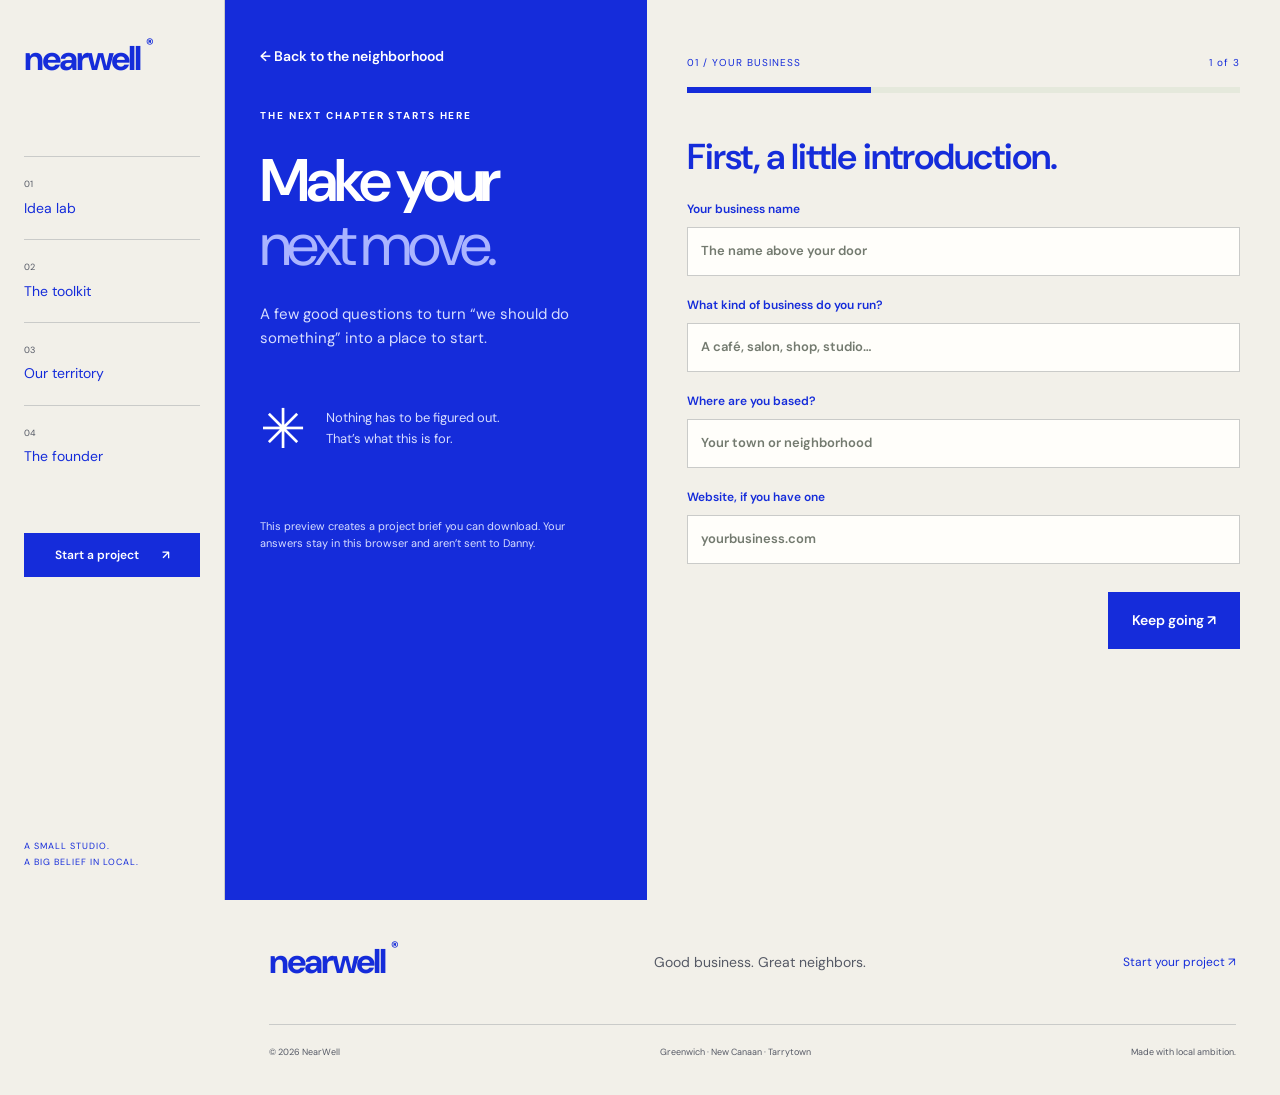
==== commit 4ec9f174: "Switch published website to Project 2" ====
--- a/demo.html
+++ b/demo.html
@@ -1 +1 @@
-<!doctype html><html lang="en"><head><meta charset="utf-8"><meta name="viewport" content="width=device-width, initial-scale=1"><title>Start your next chapter — NearWell</title><meta name="description" content="Thoughtful websites and practical marketing for local businesses in Greenwich, New Canaan, and Tarrytown. Meet NearWell."><link rel="stylesheet" href="styles.css"><link rel="stylesheet" href="remodel.css"><script src="script.js" defer></script></head><body><a class="skip" href="#main">Skip to content</a><header class="header"><a class="brand" href="index.html" aria-label="NearWell home">nearwell<span>®</span></a><button class="menu-toggle" aria-expanded="false" aria-controls="navigation">Menu +</button><nav id="navigation" aria-label="Main navigation"><a href="index.html#ideas">Solutions</a><a href="index.html#approach">Our approach</a><a href="index.html#neighborhoods">Local reach</a><a href="index.html#who">About</a><a class="button small" href="demo.html">Start a project <span>↗</span></a></nav></header><main id="main" class="wrap planner-page"><div class="planner-intro"><a class="text-link" href="index.html">← Back to the neighborhood</a><span class="eyebrow">THE NEXT CHAPTER STARTS HERE</span><h1>Make your<br><em>next move.</em></h1><p>A few good questions to turn “we should do something” into a place to start.</p><div class="planner-note"><span>✳</span><p>Nothing has to be figured out.<br>That’s what this is for.</p></div><p class="preview-note">This preview creates a project brief you can download. Your answers stay in this browser and aren’t sent to Danny.</p></div><div class="planner-card"><div class="step-meta"><span id="step-caption">01 / YOUR BUSINESS</span><span id="step-count">1 of 3</span></div><div class="progress"><span id="progress-fill"></span></div><form id="project-form"><section class="form-step" data-step="0"><h2>First, a little introduction.</h2><label>Your business name<input name="business" required autocomplete="organization" placeholder="The name above your door"></label><label>What kind of business do you run?<input name="businessType" required placeholder="A café, salon, shop, studio…"></label><label>Where are you based?<input name="town" required placeholder="Your town or neighborhood"></label><label>Website, if you have one<input name="website" type="text" placeholder="yourbusiness.com" inputmode="url"></label></section><section class="form-step" data-step="1" hidden><h2>What’s your next chapter?</h2><label>What would you like help with?<select name="goal" required><option value="">Choose a starting point</option><option>A new or better website</option><option>Reaching more local customers</option><option>Content and campaign ideas</option><option>I’m not sure yet</option></select></label><label>Who would you like to reach?<textarea name="audience" rows="3" required placeholder="Tell me about the people you’d love to welcome."></textarea></label><label>Anything else I should know?<textarea name="notes" rows="3" placeholder="Your big idea, your biggest challenge, or what makes your business yours."></textarea></label><label>Budget in mind? (optional)<input name="budget" placeholder="A range is helpful. ‘Not sure’ is okay, too."></label></section><section class="form-step" data-step="2" hidden><h2>Put a name to the idea.</h2><label>Your name<input name="name" required autocomplete="name"></label><label>Email<input name="email" type="email" required autocomplete="email"></label><p class="form-help">These details will appear in your brief. Nothing is submitted or sent from this preview.</p><div class="brief-summary"><span class="eyebrow">YOUR STARTING POINT</span><p id="brief-summary"></p></div></section><div class="form-buttons"><button type="button" class="back-button" id="back-step" hidden>← Back</button><button type="button" class="button" id="next-step">Keep going ↗</button><button type="submit" class="button" id="finish" hidden>Create my brief ↗</button></div><p id="form-status" role="status"></p></form><section id="complete" hidden><span class="success-mark">✓</span><h2>A little clarity.<br>A good beginning.</h2><p>Your project brief is ready. Download it to keep a copy. It hasn’t been sent to anyone.</p><button class="button" id="download-brief">Download your brief ↓</button><button class="text-link" id="edit-brief">Go back and edit</button></section></div></main><footer><div class="footer-top"><a class="brand" href="index.html">nearwell<span>®</span></a><p>Good business. Great neighbors.</p><a href="demo.html">Start your project ↗</a></div><div class="footer-bottom"><span>© 2026 NearWell</span><span>Greenwich · New Canaan · Tarrytown</span><a href="index.html#who">Made with local ambition.</a></div></footer></body></html>+<!doctype html><html lang="en"><head><meta charset="utf-8"><meta name="viewport" content="width=device-width, initial-scale=1"><title>Start your next chapter — NearWell</title><meta name="description" content="Thoughtful websites and practical marketing for local businesses in Greenwich, New Canaan, and Tarrytown. Meet NearWell."><link rel="stylesheet" href="styles.css"><link rel="stylesheet" href="remodel.css"><script src="script.js" defer></script></head><body><a class="skip" href="#main">Skip to content</a><header class="header"><a class="brand" href="index.html" aria-label="NearWell home">nearwell<span>®</span></a><button class="menu-toggle" aria-expanded="false" aria-controls="navigation">Menu +</button><nav id="navigation" aria-label="Main navigation"><a href="index.html#ideas"><small>01</small> Idea lab</a><a href="index.html#approach"><small>02</small> The toolkit</a><a href="index.html#neighborhoods"><small>03</small> Our territory</a><a href="index.html#who"><small>04</small> The founder</a><a class="button small" href="demo.html">Start a project <span>↗</span></a></nav></header><main id="main" class="wrap planner-page"><div class="planner-intro"><a class="text-link" href="index.html">← Back to the neighborhood</a><span class="eyebrow">THE NEXT CHAPTER STARTS HERE</span><h1>Make your<br><em>next move.</em></h1><p>A few good questions to turn “we should do something” into a place to start.</p><div class="planner-note"><span>✳</span><p>Nothing has to be figured out.<br>That’s what this is for.</p></div><p class="preview-note">This preview creates a project brief you can download. Your answers stay in this browser and aren’t sent to Danny.</p></div><div class="planner-card"><div class="step-meta"><span id="step-caption">01 / YOUR BUSINESS</span><span id="step-count">1 of 3</span></div><div class="progress"><span id="progress-fill"></span></div><form id="project-form"><section class="form-step" data-step="0"><h2>First, a little introduction.</h2><label>Your business name<input name="business" required autocomplete="organization" placeholder="The name above your door"></label><label>What kind of business do you run?<input name="businessType" required placeholder="A café, salon, shop, studio…"></label><label>Where are you based?<input name="town" required placeholder="Your town or neighborhood"></label><label>Website, if you have one<input name="website" type="text" placeholder="yourbusiness.com" inputmode="url"></label></section><section class="form-step" data-step="1" hidden><h2>What’s your next chapter?</h2><label>What would you like help with?<select name="goal" required><option value="">Choose a starting point</option><option>A new or better website</option><option>Reaching more local customers</option><option>Content and campaign ideas</option><option>I’m not sure yet</option></select></label><label>Who would you like to reach?<textarea name="audience" rows="3" required placeholder="Tell me about the people you’d love to welcome."></textarea></label><label>Anything else I should know?<textarea name="notes" rows="3" placeholder="Your big idea, your biggest challenge, or what makes your business yours."></textarea></label><label>Budget in mind? (optional)<input name="budget" placeholder="A range is helpful. ‘Not sure’ is okay, too."></label></section><section class="form-step" data-step="2" hidden><h2>Put a name to the idea.</h2><label>Your name<input name="name" required autocomplete="name"></label><label>Email<input name="email" type="email" required autocomplete="email"></label><p class="form-help">These details will appear in your brief. Nothing is submitted or sent from this preview.</p><div class="brief-summary"><span class="eyebrow">YOUR STARTING POINT</span><p id="brief-summary"></p></div></section><div class="form-buttons"><button type="button" class="back-button" id="back-step" hidden>← Back</button><button type="button" class="button" id="next-step">Keep going ↗</button><button type="submit" class="button" id="finish" hidden>Create my brief ↗</button></div><p id="form-status" role="status"></p></form><section id="complete" hidden><span class="success-mark">✓</span><h2>A little clarity.<br>A good beginning.</h2><p>Your project brief is ready. Download it to keep a copy. It hasn’t been sent to anyone.</p><button class="button" id="download-brief">Download your brief ↓</button><button class="text-link" id="edit-brief">Go back and edit</button></section></div></main><footer><div class="footer-top"><a class="brand" href="index.html">nearwell<span>®</span></a><p>Good business. Great neighbors.</p><a href="demo.html">Start your project ↗</a></div><div class="footer-bottom"><span>© 2026 NearWell</span><span>Greenwich · New Canaan · Tarrytown</span><a href="index.html#who">Made with local ambition.</a></div></footer></body></html>
--- a/remodel.css
+++ b/remodel.css
@@ -1,6 +1,6 @@
-/* Project 3 — Yieldmo-inspired visual direction, original NearWell content. */
-:root{--paper:#fff;--ink:#101010;--muted:#4b4b55;--line:#dedee5;--lime:#ff59bb;--green:#101010;--serif:'DM Sans',Arial,sans-serif;--blue:#443cff;--lavender:#a39af0}body{padding:0}h1,h2,h3{font-family:var(--sans);font-weight:700;letter-spacing:-.045em}em{font-style:normal}h2{font-size:clamp(34px,3.4vw,52px);line-height:1.02}.wrap{width:min(1280px,calc(100% - 100px))}.header{height:95px;border:0;padding:0 50px;background:#fff;position:relative;z-index:10}.brand{font-size:33px;font-weight:700;letter-spacing:-2px}.brand span{font-size:13px;align-self:flex-start;margin-top:7px}nav{gap:35px;font-size:14px}nav small{display:none}.button{border-radius:40px;background:#080808;border-color:#080808;gap:15px;padding:15px 27px;font-size:14px}.button:hover{background:var(--blue);border-color:var(--blue)}.button.small{border-radius:40px;padding:14px 25px;font-size:14px}.outline{background:white;color:#111;border:2px solid #111}.outline:hover{color:#fff}.impact-hero{text-align:center;padding-top:65px}.hero-label{font-size:17px;color:var(--blue);font-weight:700}.impact-hero h1{font-size:clamp(40px,4.9vw,76px);line-height:1.01;margin:24px auto 28px;max-width:1100px;font-weight:700;letter-spacing:-.055em}.mobile-break{display:none}.impact-hero>p{max-width:730px;margin:auto;font-size:18px;line-height:1.5;color:#252525}.impact-actions{display:flex;justify-content:center;gap:15px;margin-top:35px}.brand-sculpture{height:440px;position:relative;max-width:700px;margin:20px auto 10px;perspective:900px;overflow:hidden}.sculpture-core{position:absolute;left:calc(50% - 95px);top:65px;width:190px;height:230px;display:grid;place-items:center;font-size:250px;font-weight:700;line-height:1;color:#443cff;text-shadow:2px 2px #776dff,5px 5px #3324c8,9px 9px #2d20bd,14px 14px 16px #1b078b66;transform:rotateY(-25deg) rotateZ(-9deg);animation:sculpture 7s ease-in-out infinite}.sculpture-ring{position:absolute;left:calc(50% - 155px);top:90px;width:310px;height:210px;border:24px solid #7165ff;border-bottom-color:#291eca;border-top-color:#aaa1ff;border-radius:50%;transform:rotate(-30deg) rotateX(65deg);box-shadow:4px 10px 20px #5140ff30;animation:ring 9s ease-in-out infinite}.sculpture-orbit{position:absolute;width:60px;height:60px;border-radius:50%;left:65%;top:60px;background:radial-gradient(circle at 25% 20%,#dad6ff,#5a43ff 55%,#211587);animation:bob 5s ease-in-out infinite}.sculpture-shadow{position:absolute;width:250px;height:24px;background:#645bdd26;filter:blur(14px);border-radius:50%;bottom:40px;left:calc(50% - 125px)}@keyframes sculpture{50%{transform:rotateY(25deg) rotateZ(7deg) translateY(-12px)}}@keyframes ring{50%{transform:rotate(10deg) rotateX(65deg)}}@keyframes bob{50%{transform:translateY(25px)}}.local-band{padding:30px 0 55px}.local-band>span{font-size:10px;letter-spacing:1px}.local-band>div{display:flex;align-items:center;justify-content:space-around;gap:30px;margin-top:38px;font-size:clamp(20px,2.5vw,35px);font-weight:700;letter-spacing:-1px}.local-band i{font-style:normal;color:var(--blue)}.idea-section{background:white;padding:55px 0 85px}.section-top .side-note{display:none}.idea-section .section-top{display:none}.idea-section .split-heading{display:block;text-align:center;margin-bottom:25px}.idea-section .split-heading p{margin:20px auto 0;max-width:650px}.idea-tabs{justify-content:center;gap:0;border:0;margin:25px auto 35px;background:#f2f2f4;width:fit-content;border-radius:40px;padding:4px}.idea-tabs button{border:0;border-radius:30px;padding:12px 24px;font-size:12px;font-weight:700;color:#111}.idea-tabs button[aria-pressed=true]{border:0;background:var(--lime);color:#111}.idea-board{background:#f4f4f5;border-radius:20px;overflow:hidden;grid-template-columns:1fr 1fr;min-height:410px}.idea-photo{order:2;margin:35px;min-height:350px;border-radius:18px;overflow:hidden}.idea-photo img{filter:none}.idea-photo>span{font-size:7px;background:white}.idea-copy{padding:50px;align-self:center}.idea-copy h3{font-family:var(--sans);font-size:36px;font-weight:700}.idea-copy>.eyebrow{letter-spacing:0;font-size:12px}.idea-copy .text-link{display:inline-block;padding:12px 23px;border-radius:30px;color:white;background:#111}.idea-detail{margin:15px 0;padding:15px 0}.section{padding-block:80px}#approach .section-top{display:none}#approach .split-heading{align-items:center;grid-template-columns:1fr 1fr;gap:80px}#approach .split-heading p{font-size:16px}.service-grid{border:0;gap:30px}.service-grid article{padding:25px 0}.service-grid article+article{border:0}.service-icon{font-size:38px;color:var(--blue);margin-bottom:20px}.number{display:none}.service-grid h3{font-size:26px;font-weight:700}.tag{color:var(--blue)}.process{background:var(--lavender);width:100%;max-width:none;padding:70px max(50px,calc((100vw - 1280px)/2));grid-template-columns:1fr 1fr;gap:65px}.process h2{font-size:46px}.process .eyebrow{letter-spacing:0;font-size:12px}.process ol{background:#ffffff20;padding:30px;border:1px solid #ffffff30;border-radius:18px}.process li{border-color:#ffffff50}.process p{color:#242139}.process li:first-child{padding-top:0}.neighborhood{margin-top:80px;background:#f3f3f5;color:#111;border-radius:20px;padding:45px;gap:45px}.neighborhood p{color:#444}.neighborhood h2{font-size:40px}.map-shell iframe{border-radius:15px}.map-shell>p{color:#555}.founder{gap:80px}.founder-art{background:#ebe8ff;border-radius:20px}.founder-art>div{font-family:var(--sans);font-weight:700;letter-spacing:-3px}.founder-art>b{color:#a59aff}.founder-art>div em{color:var(--blue)}.founder-copy h2{font-size:45px}.faq{padding-top:20px}.faq h2{font-size:40px}.faq summary{font-weight:600}.closing{background:#fff;color:var(--blue);padding:70px 0 100px;text-align:center}.closing h2{font-size:clamp(36px,4.8vw,68px);line-height:1.02;margin:22px 0 30px}.closing .button.light{background:var(--lime);color:#111;border-color:var(--lime);padding:14px 30px}.closing p{color:#444}.closing .eyebrow{color:#111}footer{background:#21134a;color:white;padding:55px 50px 30px}.footer-top p,.footer-bottom{color:#c7bfdf}.footer-top .brand span{color:white}.footer-bottom{border-color:#ffffff30}.planner-page{padding-block:65px 90px;gap:70px;grid-template-columns:1fr 1fr}.planner-intro h1{font-size:64px;text-transform:uppercase;font-weight:700}.planner-intro h1 em{color:var(--blue)}.planner-note>span{color:var(--blue)}.planner-card{border:0;border-radius:24px;background:#f4f4f6;padding:40px}.planner-card h2{font-size:32px;font-weight:700}.planner-card input,.planner-card textarea,.planner-card select{background:#fff;border-radius:9px}.progress{border-radius:5px;background:#e1ddef}.progress>span{background:var(--blue)}.brief-summary{background:#e5e0ff;border-radius:10px}.success-mark{background:#e3ddff;color:var(--blue)}
-@media(min-width:1550px){.header,footer{padding-inline:calc((100vw - 1280px)/2)}}
-@media(max-width:1000px){.header{padding-inline:30px}nav{gap:20px}.wrap{width:calc(100% - 60px)}.impact-hero h1{font-size:57px}.idea-copy{padding:30px}.idea-photo{margin:25px;min-height:330px}.idea-copy h3{font-size:31px}.process{width:100%;padding:55px 30px;gap:35px}.process h2{font-size:38px}.founder{gap:40px}.planner-page{gap:35px}.planner-intro h1{font-size:50px}.planner-card{padding:30px}}
-@media(max-width:760px){.header{height:78px;padding:0 20px}.header nav{top:77px;gap:15px}.header nav.is-open{display:flex}.wrap{width:calc(100% - 40px)}.impact-hero{padding-top:40px}.impact-hero h1{font-size:clamp(32px,7.2vw,54px);letter-spacing:-.05em;margin-top:20px}.mobile-break{display:block}.hero-label{font-size:15px}.impact-hero>p{font-size:15px}.impact-actions{flex-wrap:wrap;gap:12px}.impact-actions .button{font-size:12px;padding:13px 20px}.brand-sculpture{height:340px;transform:scale(.86);margin-block:0}.sculpture-core{top:35px}.sculpture-ring{top:70px}.sculpture-shadow{bottom:10px}.local-band{padding:15px 0 25px}.local-band>div{gap:13px;font-size:16px;letter-spacing:-.6px;margin-top:25px}.local-band i{font-size:12px}.local-band>span{font-size:8px}.idea-section{padding-block:35px 45px}.idea-tabs{max-width:100%;overflow:visible}.idea-tabs button{font-size:9px;padding:10px 9px;flex-shrink:1}.idea-board{grid-template-columns:1fr;border-radius:16px}.idea-copy{padding:28px}.idea-copy h3{font-size:34px}.idea-photo{order:0;min-height:240px;margin:20px 20px 0}.idea-section .split-heading p{font-size:13px}.section{padding-block:50px}#approach .split-heading{grid-template-columns:1fr;gap:25px}#approach h2{font-size:36px}.service-grid{gap:0}.service-grid article{border-bottom:1px solid var(--line)}.service-grid article+article{border-bottom:1px solid var(--line)}.process{width:100%;grid-template-columns:1fr;padding:45px 20px;gap:25px}.process h2{font-size:36px}.process ol{padding:25px}.neighborhood{margin-top:45px;grid-template-columns:1fr;padding:25px;gap:25px}.neighborhood h2{font-size:32px}.founder{grid-template-columns:1fr;gap:30px}.founder-art{height:330px}.founder-art>div{font-size:46px}.founder-copy h2{font-size:38px}.faq{grid-template-columns:1fr;gap:25px}.faq h2{font-size:34px}.closing{padding:35px 0 55px}.closing h2{font-size:36px}footer{padding:35px 20px}.planner-page{grid-template-columns:1fr;padding-block:35px 55px}.planner-intro h1{font-size:48px}.planner-card{padding:25px 20px}.planner-card h2{font-size:29px}}
-@media(prefers-reduced-motion:reduce){.brand-sculpture *{animation:none!important}}
+/* Website 2: independent studio / fixed rail / asymmetric canvas. */
+:root{--paper:#f2f0e9;--ink:#152cda;--muted:#555965;--line:#cacbc9;--lime:#ff7545;--green:#152cda;--serif:'DM Sans',Arial,sans-serif}
+body{padding-left:225px}h1,h2,h3{font-family:var(--sans);font-weight:600;letter-spacing:-.07em}em{font-style:normal;color:#737783}h2{font-size:clamp(36px,4vw,66px);line-height:1.03}.wrap{width:calc(100% - 88px);max-width:1400px}.header{position:fixed;left:0;top:0;bottom:0;width:225px;height:100vh;z-index:20;padding:32px 24px;flex-direction:column;align-items:flex-start;justify-content:flex-start;border-right:1px solid var(--line);border-bottom:0;background:var(--paper);gap:70px}.brand{font-size:34px;letter-spacing:-2px}.brand span{font-size:15px;align-self:flex-start;margin-top:5px}nav{flex-direction:column;align-items:stretch;width:100%;gap:0}nav>a:not(.button){padding:20px 0;border-top:1px solid var(--line);font-size:14px}nav small{display:block;font-size:9px;margin-bottom:5px;color:var(--muted)}nav .button{margin-top:45px}.header:after{content:'A SMALL STUDIO.\A A BIG BELIEF IN LOCAL.';white-space:pre;position:absolute;bottom:30px;font-size:9px;letter-spacing:1px;line-height:1.8}.button{border-radius:0;background:var(--ink);border-color:var(--ink)}.button:hover{background:#071b9b}.launch{padding-top:28px}.launch-top,.launch-bottom{display:flex;justify-content:space-between;gap:25px;font-size:9px;letter-spacing:1px}.launch h1{font-size:clamp(70px,9.6vw,160px);line-height:.92;margin:60px 0 55px;letter-spacing:-.085em}.launch h1>span{color:var(--paper);-webkit-text-stroke:2px var(--ink)}.launch-grid{display:grid;grid-template-columns:.65fr 1.15fr .75fr;gap:0;align-items:stretch}.launch-note{padding:0 25px 0 0;display:flex;flex-direction:column}.orbit{font-size:100px;line-height:1;margin-bottom:auto}.launch-note p{font-size:13px;color:var(--ink);margin:30px 0 18px}.launch-note>a{font-size:10px;text-decoration:underline}.launcher{background:var(--ink);color:white;padding:30px}.launcher h2{font-size:40px;margin:25px 0}.launcher>a{display:flex;gap:13px;border-top:1px solid #ffffff55;align-items:center;padding:16px 0;font-size:12px}.launcher>a:hover{color:#ffb09a}.launcher a>span{font-size:9px;color:#b7bfff}.launcher a>b{margin-left:auto}.launch-image{position:relative;min-height:350px;overflow:hidden}.launch-image img{width:100%;height:100%;position:absolute;filter:grayscale(1)}.launch-image>span{position:absolute;left:15px;bottom:20px;background:var(--lime);color:#252526;font-size:22px;font-weight:700;line-height:1.1;padding:14px}.launch-bottom{padding:24px 0 35px;border-bottom:1px solid var(--line)}.idea-section{background:transparent;padding-block:75px}.section-top{margin-bottom:30px}.split-heading{grid-template-columns:1fr 1fr;gap:35px}.idea-tabs{gap:10px;border:0;margin:25px 0}.idea-tabs button{border:1px solid var(--ink);padding:12px 17px;color:var(--ink);font-size:12px}.idea-tabs button[aria-pressed=true]{background:var(--ink);color:white;border:1px solid var(--ink)}.idea-board{grid-template-columns:1.25fr 1fr;background:#e1e3e0;min-height:440px}.idea-copy{padding:35px}.idea-copy h3{font-size:42px;font-weight:600}.idea-photo img{filter:grayscale(1)}.idea-photo>span{background:var(--lime);color:#222}.idea-detail{border-color:#b5b9c8}.section{padding-block:65px}#approach{background:var(--ink);color:white;width:100%;max-width:none;padding:50px 44px;display:grid;grid-template-columns:.85fr 1.5fr;gap:30px}#approach .section-top{grid-column:1/-1}#approach .side-note{color:#ccd0ff}#approach .split-heading{display:block;margin:0}#approach h2{font-size:46px}#approach em{color:#9ca8ff}#approach .split-heading>p{margin-top:25px;color:#ccd0ff;font-size:12px;max-width:300px}.service-grid{display:block;border:0}.service-grid article{padding:24px 0 24px 62px;border-top:1px solid #ffffff40;position:relative}.service-grid article+article{border-left:0}.service-grid h3{font-size:25px}.service-grid p{color:#ccd0ff;font-size:12px}.service-icon{position:absolute;left:0;top:16px;font-size:32px}.service-grid .number{display:none}.tag{margin-top:15px;font-size:8px}.process{grid-template-columns:1fr 1.3fr;gap:40px}.process h2{font-size:46px}.process ol{display:grid;grid-template-columns:1fr;gap:0}.process li{gap:25px}.process li>span{font-size:30px;letter-spacing:-2px}.neighborhood{width:100%;max-width:none;background:#dedfd7;color:var(--ink);padding:0;grid-template-columns:.8fr 1.2fr;gap:0;align-items:stretch}.neighborhood>div:first-child{padding:40px}.neighborhood h2{font-size:45px}.neighborhood p{color:var(--muted)}.map-shell{position:relative;min-height:460px}.map-shell iframe{height:100%;min-height:460px;border-radius:0;filter:grayscale(.75)}.map-shell>p{position:absolute;bottom:10px;left:15px;right:15px;background:var(--paper);padding:8px 12px;color:var(--ink)}.founder{grid-template-columns:.6fr 1fr;gap:45px;align-items:start}.founder-art{height:440px;background:var(--lime);color:#222;padding:30px}.founder-art>div{font-family:var(--sans);font-size:48px;font-weight:600;letter-spacing:-3px}.founder-art em{color:#fff4dc}.founder-art>b{color:#f05228;bottom:-75px;right:-10px;font-size:210px}.founder-copy{padding-top:20px}.founder-intro{color:var(--ink)}.faq{display:block;padding-top:0}.faq>div:first-child{display:flex;justify-content:space-between;gap:35px;margin-bottom:30px;align-items:center}.faq h2{margin:0;font-size:39px}.faq>div:last-child{display:grid;grid-template-columns:1fr 1fr;gap:0 35px}.faq details{align-self:start}.closing{background:var(--lime);color:#252525;padding:55px 0}.closing h2{font-size:clamp(80px,11vw,170px);letter-spacing:-.09em;margin:30px 0 40px}.closing h2>span{color:#252525;font-size:100px;right:0}.closing .button.light{background:#252525;color:white;border-color:#252525}.closing p{color:#453d36}footer{padding:35px 44px}.footer-top p{font-family:var(--sans);font-size:14px}.footer-bottom{font-size:9px}.planner-page{width:100%;padding:0;min-height:100vh;grid-template-columns:.8fr 1.2fr;gap:0}.planner-intro{padding:45px 35px;background:var(--ink);color:white}.planner-intro h1{font-size:60px}.planner-intro em{color:#aab4ff}.planner-intro p,.planner-note p{color:#d7ddff}.planner-card{border:0;background:var(--paper);padding:55px 40px}.planner-card h2{font-size:36px}.planner-card input,.planner-card textarea,.planner-card select{border-radius:0;background:#fffefa}.step-meta{font-size:10px}.progress{height:6px;margin-bottom:45px}.brief-summary{background:#e0e4ff}.success-mark{color:#222}
+@media(min-width:1550px){.header{padding:32px 24px}footer{padding:35px 44px}}
+@media(max-width:1100px){body{padding-left:185px}.header{width:185px;padding:25px 18px}.brand{font-size:29px}.wrap{width:calc(100% - 50px)}.launch-grid{grid-template-columns:1.1fr 1fr}.launch-note{display:none}.launch h1{font-size:10vw}.split-heading{gap:25px}.idea-copy{padding:25px}.idea-copy h3{font-size:34px}#approach{padding:40px 25px;grid-template-columns:1fr 1.25fr}#approach h2{font-size:38px}.founder{gap:25px}.founder-art{padding:24px}.founder-art>div{font-size:40px}.planner-page{width:100%}.planner-intro{padding:40px 25px}.planner-intro h1{font-size:46px}.planner-card{padding:40px 25px}.closing h2>span{font-size:75px}}
+@media(max-width:760px){body{padding-left:0}.header{position:relative;width:100%;height:75px;padding:0 20px;flex-direction:row;align-items:center;justify-content:space-between;border-right:0;border-bottom:1px solid var(--line);gap:20px}.header:after{display:none}.header nav{top:74px;width:100%;padding:20px}.header nav .button{margin-top:15px}.header nav small{display:inline;margin-right:10px}.header nav>a:not(.button){padding:12px 0}.wrap{width:calc(100% - 40px)}.launch-top{font-size:8px}.launch-top>span:last-child{display:none}.launch h1{font-size:clamp(62px,12vw,90px);margin:40px 0}.launch h1>span{-webkit-text-stroke:1px var(--ink)}.launch-grid{grid-template-columns:1fr}.launcher{padding:25px}.launcher h2{font-size:40px}.launch-image{min-height:210px}.launch-image img{object-position:center 45%}.launch-image>span{font-size:20px}.launch-bottom{font-size:8px}.launch-bottom>span{max-width:160px}.idea-section{padding-block:45px}.split-heading{grid-template-columns:1fr}.idea-tabs{gap:8px}.idea-tabs button{font-size:10px;padding:10px}.idea-board{grid-template-columns:1fr}.idea-photo{min-height:260px}.idea-copy{padding:25px}.idea-copy h3{font-size:38px}#approach{display:block;padding:35px 20px}#approach .split-heading{margin-bottom:30px}#approach h2{font-size:42px}.process{grid-template-columns:1fr}.process h2{font-size:42px}.neighborhood{width:100%;grid-template-columns:1fr}.neighborhood>div:first-child{padding:35px 20px}.map-shell,.map-shell iframe{min-height:340px}.founder{grid-template-columns:1fr}.founder-art{height:310px}.founder-art>div{font-size:44px;margin-top:28px}.founder-art>b{right:5px}.faq>div:first-child{display:block}.faq h2{font-size:36px;margin-top:20px}.faq>div:last-child{grid-template-columns:1fr}.closing h2{font-size:80px}.closing h2>span{display:none}footer{padding:30px 20px}.planner-page{width:100%;grid-template-columns:1fr}.planner-intro{padding:30px 20px}.planner-intro h1{font-size:58px}.planner-card{padding:35px 20px}.planner-intro .preview-note{margin-top:20px}}
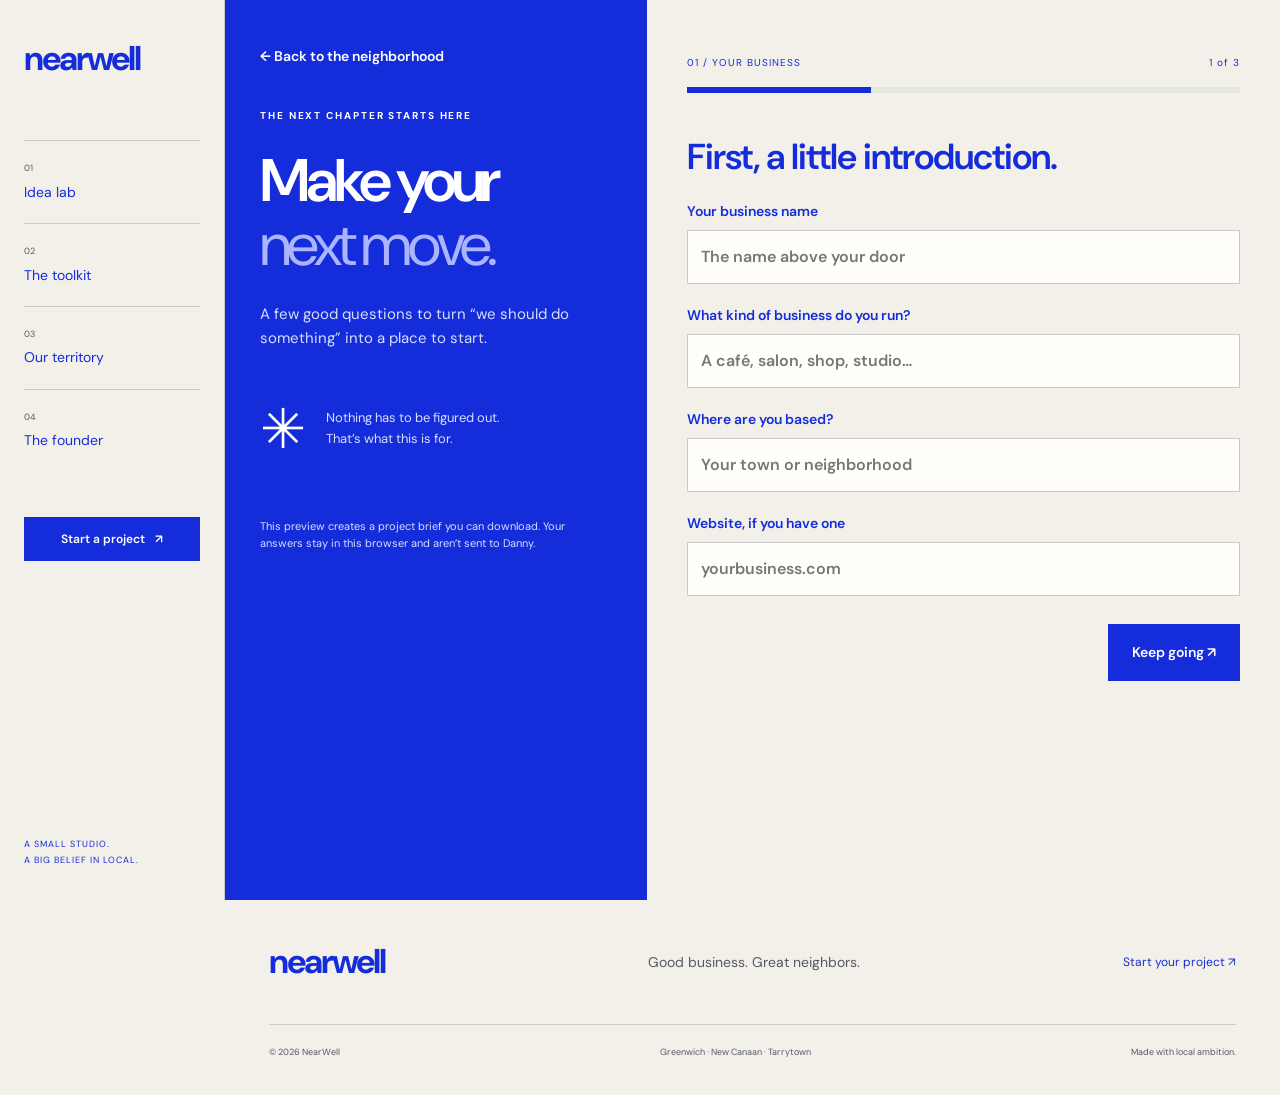
==== commit 9af55b6b: "bio page" ====
--- a/demo.html
+++ b/demo.html
@@ -1 +1 @@
-<!doctype html><html lang="en"><head><meta charset="utf-8"><meta name="viewport" content="width=device-width, initial-scale=1"><title>Start your next chapter — NearWell</title><meta name="description" content="Thoughtful websites and practical marketing for local businesses in Greenwich, New Canaan, and Tarrytown. Meet NearWell."><link rel="stylesheet" href="styles.css"><link rel="stylesheet" href="remodel.css"><script src="script.js" defer></script></head><body><a class="skip" href="#main">Skip to content</a><header class="header"><a class="brand" href="index.html" aria-label="NearWell home">nearwell<span>®</span></a><button class="menu-toggle" aria-expanded="false" aria-controls="navigation">Menu +</button><nav id="navigation" aria-label="Main navigation"><a href="index.html#ideas"><small>01</small> Idea lab</a><a href="index.html#approach"><small>02</small> The toolkit</a><a href="index.html#neighborhoods"><small>03</small> Our territory</a><a href="index.html#who"><small>04</small> The founder</a><a class="button small" href="demo.html">Start a project <span>↗</span></a></nav></header><main id="main" class="wrap planner-page"><div class="planner-intro"><a class="text-link" href="index.html">← Back to the neighborhood</a><span class="eyebrow">THE NEXT CHAPTER STARTS HERE</span><h1>Make your<br><em>next move.</em></h1><p>A few good questions to turn “we should do something” into a place to start.</p><div class="planner-note"><span>✳</span><p>Nothing has to be figured out.<br>That’s what this is for.</p></div><p class="preview-note">This preview creates a project brief you can download. Your answers stay in this browser and aren’t sent to Danny.</p></div><div class="planner-card"><div class="step-meta"><span id="step-caption">01 / YOUR BUSINESS</span><span id="step-count">1 of 3</span></div><div class="progress"><span id="progress-fill"></span></div><form id="project-form"><section class="form-step" data-step="0"><h2>First, a little introduction.</h2><label>Your business name<input name="business" required autocomplete="organization" placeholder="The name above your door"></label><label>What kind of business do you run?<input name="businessType" required placeholder="A café, salon, shop, studio…"></label><label>Where are you based?<input name="town" required placeholder="Your town or neighborhood"></label><label>Website, if you have one<input name="website" type="text" placeholder="yourbusiness.com" inputmode="url"></label></section><section class="form-step" data-step="1" hidden><h2>What’s your next chapter?</h2><label>What would you like help with?<select name="goal" required><option value="">Choose a starting point</option><option>A new or better website</option><option>Reaching more local customers</option><option>Content and campaign ideas</option><option>I’m not sure yet</option></select></label><label>Who would you like to reach?<textarea name="audience" rows="3" required placeholder="Tell me about the people you’d love to welcome."></textarea></label><label>Anything else I should know?<textarea name="notes" rows="3" placeholder="Your big idea, your biggest challenge, or what makes your business yours."></textarea></label><label>Budget in mind? (optional)<input name="budget" placeholder="A range is helpful. ‘Not sure’ is okay, too."></label></section><section class="form-step" data-step="2" hidden><h2>Put a name to the idea.</h2><label>Your name<input name="name" required autocomplete="name"></label><label>Email<input name="email" type="email" required autocomplete="email"></label><p class="form-help">These details will appear in your brief. Nothing is submitted or sent from this preview.</p><div class="brief-summary"><span class="eyebrow">YOUR STARTING POINT</span><p id="brief-summary"></p></div></section><div class="form-buttons"><button type="button" class="back-button" id="back-step" hidden>← Back</button><button type="button" class="button" id="next-step">Keep going ↗</button><button type="submit" class="button" id="finish" hidden>Create my brief ↗</button></div><p id="form-status" role="status"></p></form><section id="complete" hidden><span class="success-mark">✓</span><h2>A little clarity.<br>A good beginning.</h2><p>Your project brief is ready. Download it to keep a copy. It hasn’t been sent to anyone.</p><button class="button" id="download-brief">Download your brief ↓</button><button class="text-link" id="edit-brief">Go back and edit</button></section></div></main><footer><div class="footer-top"><a class="brand" href="index.html">nearwell<span>®</span></a><p>Good business. Great neighbors.</p><a href="demo.html">Start your project ↗</a></div><div class="footer-bottom"><span>© 2026 NearWell</span><span>Greenwich · New Canaan · Tarrytown</span><a href="index.html#who">Made with local ambition.</a></div></footer></body></html>+<!doctype html><html lang="en"><head><meta charset="utf-8"><meta name="viewport" content="width=device-width, initial-scale=1"><title>Start your next chapter — NearWell</title><meta name="description" content="Thoughtful websites and practical marketing for local businesses in Greenwich, New Canaan, and Tarrytown. Meet NearWell."><script src="script.js?v=97967c4d45bd" defer></script><link rel="stylesheet" href="site.css?v=2193fd459188"></head><body><a class="skip" href="#main">Skip to content</a><header class="header"><a class="brand" href="index.html" aria-label="NearWell home">nearwell</a><button class="menu-toggle" aria-expanded="false" aria-controls="navigation">Menu +</button><nav id="navigation" aria-label="Main navigation"><a href="index.html#ideas"><small>01</small> Idea lab</a><a href="index.html#approach"><small>02</small> The toolkit</a><a href="index.html#neighborhoods"><small>03</small> Our territory</a><a href="index.html#who"><small>04</small> The founder</a><a class="button small" href="demo.html">Start a project <span>↗</span></a></nav></header><main id="main" class="wrap planner-page"><div class="planner-intro"><a class="text-link" href="index.html">← Back to the neighborhood</a><span class="eyebrow">THE NEXT CHAPTER STARTS HERE</span><h1>Make your<br><em>next move.</em></h1><p>A few good questions to turn “we should do something” into a place to start.</p><div class="planner-note"><span>✳</span><p>Nothing has to be figured out.<br>That’s what this is for.</p></div><p class="preview-note">This preview creates a project brief you can download. Your answers stay in this browser and aren’t sent to Danny.</p></div><div class="planner-card"><div class="step-meta"><span id="step-caption">01 / YOUR BUSINESS</span><span id="step-count">1 of 3</span></div><div class="progress"><span id="progress-fill"></span></div><noscript><p>This planner needs JavaScript to move between steps and create a brief. Please enable JavaScript to use it.</p></noscript><form id="project-form"><section class="form-step" data-step="0"><h2>First, a little introduction.</h2><label>Your business name<input name="business" required autocomplete="organization" placeholder="The name above your door"></label><label>What kind of business do you run?<input name="businessType" required placeholder="A café, salon, shop, studio…"></label><label>Where are you based?<input name="town" required placeholder="Your town or neighborhood"></label><label>Website, if you have one<input name="website" type="text" placeholder="yourbusiness.com" inputmode="url"></label></section><section class="form-step" data-step="1" hidden><h2>What’s your next chapter?</h2><label>What would you like help with?<select name="goal" required><option value="">Choose a starting point</option><option>A new or better website</option><option>Reaching more local customers</option><option>Content and campaign ideas</option><option>I’m not sure yet</option></select></label><label>Who would you like to reach?<textarea name="audience" rows="3" required placeholder="Tell me about the people you’d love to welcome."></textarea></label><label>Anything else I should know?<textarea name="notes" rows="3" placeholder="Your big idea, your biggest challenge, or what makes your business yours."></textarea></label><label>Budget in mind? (optional)<input name="budget" placeholder="A range is helpful. ‘Not sure’ is okay, too."></label></section><section class="form-step" data-step="2" hidden><h2>Put a name to the idea.</h2><label>Your name<input name="name" required autocomplete="name"></label><label>Email<input name="email" type="email" required autocomplete="email"></label><p class="form-help">These details will appear in your brief. Nothing is submitted or sent from this preview.</p><div class="brief-summary"><span class="eyebrow">YOUR STARTING POINT</span><p id="brief-summary"></p></div></section><div class="form-buttons"><button type="button" class="back-button" id="back-step" hidden>← Back</button><button type="button" class="button" id="next-step">Keep going ↗</button><button type="submit" class="button" id="finish" hidden>Create my brief ↗</button></div><p id="form-status" role="status"></p></form><section id="complete" hidden><span class="success-mark">✓</span><h2>A little clarity.<br>A good beginning.</h2><p>Your project brief is ready. Download it to keep a copy. It hasn’t been sent to anyone.</p><button class="button" id="download-brief">Download your brief ↓</button><button class="text-link" id="edit-brief">Go back and edit</button></section></div></main><footer><div class="footer-top"><a class="brand" href="index.html">nearwell</a><p>Good business. Great neighbors.</p><a href="demo.html">Start your project ↗</a></div><div class="footer-bottom"><span>© 2026 NearWell</span><span>Greenwich · New Canaan · Tarrytown</span><a href="index.html#who">Made with local ambition.</a></div></footer></body></html>
--- a/site.css
+++ b/site.css
@@ -0,0 +1,52 @@
+@import url('https://fonts.googleapis.com/css2?family=DM+Sans:wght@400;500;600;700&family=DM+Serif+Display:ital@0;1&display=swap');
+:root{--paper:#f7f7ef;--ink:#203a2e;--muted:#687269;--line:#d5dacf;--lime:#d5ef80;--green:#214c38;--serif:'DM Serif Display',Georgia,serif;--sans:'DM Sans',Arial,sans-serif}*{box-sizing:border-box}html{scroll-behavior:smooth;scroll-padding-top:100px}body{margin:0;background:var(--paper);color:var(--ink);font-family:var(--sans);font-size:16px;line-height:1.6}a{color:inherit;text-decoration:none}button,input,textarea,select{font:inherit}button,a,input,select,textarea,summary{-webkit-tap-highlight-color:transparent}button{cursor:pointer}img{display:block;max-width:100%;object-fit:cover}h1,h2,h3,p{margin:0}h1,h2,h3{font-weight:400;line-height:1.06;letter-spacing:-.045em}h1,h2{font-family:var(--serif)}h1{font-size:clamp(3.5rem,6.2vw,6.1rem)}h2{font-size:clamp(2.6rem,4.3vw,4.4rem)}h3{font-size:1.65rem;letter-spacing:-.035em}em{font-weight:400}p{color:var(--muted)}[hidden]{display:none!important}:focus-visible{outline:3px solid #a25830;outline-offset:5px}.wrap{width:min(1280px,calc(100% - 112px));margin-inline:auto}.header{height:100px;padding:0 56px;display:flex;align-items:center;justify-content:space-between;border-bottom:1px solid var(--line);gap:30px}.brand{font-size:36px;font-weight:700;letter-spacing:-2px;display:flex;align-items:center;gap:6px}.brand span{font-size:38px;line-height:1;color:var(--green)}nav{display:flex;align-items:center;gap:32px;font-size:13px}nav>a:not(.button):hover,.text-link:hover{text-decoration:underline;text-underline-offset:6px}.button{display:inline-flex;gap:35px;align-items:center;justify-content:center;background:var(--green);color:white;border:1px solid var(--green);padding:17px 23px;border-radius:5px;font-size:14px;font-weight:600;line-height:1.5;transition:background .2s,transform .2s}.button:hover{background:#346447;transform:translateY(-2px)}.button.small{font-size:12px;padding:12px 18px;gap:23px}.button.light{background:var(--lime);color:var(--ink);border-color:var(--lime)}.text-link{font-size:14px;font-weight:600}.menu-toggle{display:none}.eyebrow{display:block;font-size:10px;letter-spacing:1.9px;font-weight:700;line-height:1.7}.eyebrow i{display:inline-block;height:7px;width:7px;background:var(--green);border-radius:50%;margin-right:8px}.hero{display:grid;grid-template-columns:1.12fr 1fr;gap:40px;padding-block:65px 75px;align-items:center}.hero h1{margin:26px 0 24px}.hero-copy>p{max-width:425px;font-size:16px;line-height:1.8}.hero-actions{display:flex;align-items:center;gap:25px;margin-top:30px;flex-wrap:wrap}.hero-foot{display:flex;align-items:center;gap:15px;margin-top:45px;font-size:11px;color:var(--muted)}.hero-foot strong{font-weight:500;color:var(--ink)}.spark{font-size:42px;color:var(--green)}.hero-visual{height:535px;position:relative;margin:10px 0 0 10px}.hero-visual>img{width:100%;height:100%;border-radius:110px 6px 6px 6px;filter:brightness(.85)}.photo-tag{position:absolute;top:25px;right:25px;color:white;font-size:8px;letter-spacing:1.5px}.hello-card{position:absolute;bottom:35px;left:-34px;background:var(--paper);padding:24px 27px;width:275px;box-shadow:0 10px 40px #152a251a;transform:rotate(-4deg)}.hello-card>span{font-size:8px;letter-spacing:1.4px}.hello-card strong{font-family:var(--serif);font-size:28px;line-height:1.15;display:block;margin:14px 0 18px;font-weight:400}.hello-card>div{border-top:1px solid var(--line);padding-top:12px;font-size:10px;display:flex;justify-content:space-between}.round-stamp{position:absolute;right:-20px;bottom:-25px;width:124px;height:124px;border-radius:50%;background:var(--lime);transform:rotate(12deg);display:flex;flex-direction:column;align-items:center;justify-content:center;font-size:11px;line-height:1.25;font-weight:700;text-align:center;letter-spacing:1px}.round-stamp b{font-size:27px;margin-top:5px}.town-strip{display:flex;align-items:center;justify-content:space-between;padding:25px 56px;background:var(--lime);gap:25px}.town-strip>span{font-size:9px;letter-spacing:2px}.town-strip p{font-family:var(--serif);font-size:25px;color:var(--ink);display:flex;align-items:center;gap:30px}.town-strip b{font-size:18px;font-weight:400}.town-strip a{font-size:11px}.section{padding-block:100px}.section-top{display:flex;justify-content:space-between;gap:20px;margin-bottom:35px}.side-note{font-size:11px;color:var(--muted)}.split-heading{display:grid;grid-template-columns:1.25fr 1fr;gap:90px;align-items:end;margin-bottom:45px}.split-heading>p{max-width:420px;font-size:14px;line-height:1.9}.service-grid{display:grid;grid-template-columns:repeat(3,1fr);border:1px solid var(--line)}.service-grid article{padding:32px;position:relative}.service-grid article+article{border-left:1px solid var(--line)}.service-icon{display:block;font-size:39px;margin-bottom:32px}.number{position:absolute;right:30px;top:32px;color:var(--muted);font-size:10px}.service-grid h3{margin-bottom:17px}.service-grid p{font-size:13px;line-height:1.9}.tag{display:block;font-size:8px;letter-spacing:1.4px;margin-top:35px;font-weight:600}.idea-section{background:#e9ecdf;padding-block:90px}.idea-tabs{display:flex;border-bottom:1px solid #bbc7b5;gap:30px;margin-bottom:32px}.idea-tabs button{background:none;border:0;border-bottom:3px solid transparent;padding:14px 0;color:var(--muted);font-size:13px}.idea-tabs button[aria-pressed=true]{border-color:var(--green);color:var(--ink);font-weight:700}.idea-board{display:grid;grid-template-columns:1fr 1fr;background:var(--paper);min-height:460px}.idea-photo{position:relative;min-height:400px}.idea-photo img{width:100%;height:100%;position:absolute}.idea-photo>span{position:absolute;bottom:20px;left:20px;background:var(--paper);padding:8px 12px;font-size:8px;letter-spacing:1px}.idea-copy{padding:50px}.idea-copy h3{font-family:var(--serif);font-size:44px;margin-block:24px}.idea-copy>p{font-size:14px}.idea-detail{padding:20px 0;margin:20px 0;border-block:1px solid var(--line)}.idea-detail>span{font-size:9px;letter-spacing:1.5px;font-weight:700}.idea-detail p{font-size:13px;margin-top:8px}.process{display:grid;grid-template-columns:1fr 1fr;gap:90px}.process h2{margin-block:25px 35px}.process ol{list-style:none;padding:0;margin:0}.process li{display:flex;gap:25px;padding:26px 0;border-bottom:1px solid var(--line)}.process li:first-child{padding-top:0}.process li>span{font-size:11px;padding-top:5px}.process h3{font-size:22px;margin-bottom:10px}.process p{font-size:13px}.neighborhood{background:var(--green);color:var(--paper);padding:55px;display:grid;grid-template-columns:1fr 1.15fr;gap:50px;align-items:center}.neighborhood h2{margin-block:25px}.neighborhood p{color:#c5d2c7;font-size:13px}.location-list{display:flex;flex-direction:column;gap:8px;margin-top:25px;font-size:10px;letter-spacing:1px}.map-shell iframe{width:100%;height:345px;border:0;border-radius:3px;display:block}.map-shell>p{display:flex;justify-content:space-between;margin-top:12px;font-size:10px}.founder{display:grid;grid-template-columns:1fr 1fr;gap:100px;align-items:center}.founder-art{background:#d9dfcc;position:relative;padding:45px;height:490px;overflow:hidden}.founder-art>span{font-size:10px;letter-spacing:2px;line-height:1.7}.founder-art>div{font-family:var(--serif);font-size:clamp(40px,4.5vw,66px);line-height:1.04;margin-top:55px;position:relative;z-index:1}.founder-art>b{position:absolute;font-size:240px;color:#bdd091;right:-25px;bottom:-105px;font-weight:400}.founder-copy h2{margin-top:20px}.founder-intro{font-size:23px!important;color:var(--ink);line-height:1.4;margin-top:23px!important}.founder-copy p{margin-top:20px;font-size:14px}.founder-copy a{display:inline-block;margin-top:26px}.faq{padding-top:0;display:grid;grid-template-columns:1fr 1fr;gap:80px}.faq h2{margin-top:25px}.faq details{border-bottom:1px solid var(--line)}.faq summary{list-style:none;cursor:pointer;display:flex;justify-content:space-between;gap:20px;padding-block:22px;font-size:14px}.faq summary::-webkit-details-marker{display:none}.faq summary span{font-size:22px;line-height:1}.faq details[open] summary span{transform:rotate(45deg)}.faq details p{font-size:13px;padding:0 20px 22px 0}.closing{background:var(--green);color:var(--paper);padding:80px 0}.closing h2{font-size:clamp(3.5rem,7vw,7rem);position:relative;margin:25px 0 35px}.closing h2>span{position:absolute;right:5%;top:0;font-family:var(--sans);font-size:160px;color:var(--lime)}.closing p{font-size:11px;color:#c5d2c7;margin-top:20px}footer{padding:45px 56px 25px}.footer-top,.footer-bottom{display:flex;align-items:center;justify-content:space-between;gap:20px}.footer-top p{font-family:var(--serif);font-size:20px}.footer-top>a:last-child{font-size:12px}.footer-bottom{border-top:1px solid var(--line);margin-top:35px;padding-top:20px;font-size:10px;color:var(--muted)}.skip{position:absolute;top:-70px;padding:15px;background:white;z-index:10}.skip:focus{top:5px}.planner-page{display:grid;grid-template-columns:1fr 1fr;gap:90px;padding-block:70px 100px}.planner-intro>.text-link{display:block;margin-bottom:40px}.planner-intro h1{font-size:clamp(3.5rem,5.5vw,5.5rem);margin-block:25px}.planner-intro>p{max-width:380px;font-size:15px}.planner-note{display:flex;align-items:center;gap:20px;margin-top:35px}.planner-note>span{font-size:55px}.planner-note p{font-size:13px;color:var(--ink)}.planner-intro .preview-note{font-size:11px;margin-top:45px;max-width:335px}.planner-card{background:#fffefa;border:1px solid var(--line);padding:35px}.step-meta{display:flex;justify-content:space-between;font-size:9px;letter-spacing:1px}.progress{height:3px;background:#e5e9dc;margin:16px 0 30px}.progress>span{display:block;height:100%;background:var(--green);width:33.333%;transition:width .3s}.planner-card h2{font-size:32px;letter-spacing:-1px;margin-bottom:25px}.planner-card label{display:flex;flex-direction:column;gap:8px;font-size:12px;font-weight:600;margin-bottom:20px}.planner-card input,.planner-card textarea,.planner-card select{width:100%;min-width:0;background:var(--paper);border:1px solid var(--line);padding:13px;font-size:13px;border-radius:3px;color:var(--ink)}textarea{resize:vertical}input::placeholder,textarea::placeholder{color:#737a6f}.form-buttons{display:flex;justify-content:space-between;gap:20px;margin-top:28px}.form-buttons>.button{margin-left:auto}.back-button{border:0;background:none;color:var(--ink);font-size:12px}.form-help{font-size:12px}.brief-summary{background:#e9ecdf;padding:20px;margin-top:25px}.brief-summary p{font-size:13px;margin-top:10px;overflow-wrap:anywhere}#form-status{font-size:12px;margin-top:15px}#complete p{font-size:14px;margin-bottom:30px}#complete .text-link{display:block;margin-top:20px;background:none;border:0;padding:0}.success-mark{font-size:45px;background:var(--lime);border-radius:50%;display:inline-flex;width:75px;height:75px;align-items:center;justify-content:center;margin-bottom:25px}
+@media(min-width:1550px){.header,footer{padding-inline:calc((100% - 1280px)/2)}.hero{gap:70px}}
+@media(max-width:1000px){.wrap{width:calc(100% - 64px)}.header{padding-inline:32px}nav{gap:18px}.hero{gap:20px}.hero-visual{height:470px}.hero-actions{gap:18px}.hero h1{font-size:62px}.town-strip{padding:22px 32px}.town-strip p{font-size:21px;gap:16px}.town-strip>a{display:none}.split-heading{gap:40px}.service-grid article{padding:25px}.idea-copy{padding:35px}.process,.founder,.faq,.planner-page{gap:45px}.neighborhood{padding:35px;gap:30px}.founder-art{height:450px;padding:30px}.planner-card{padding:25px}}
+@media(max-width:760px){.wrap{width:calc(100% - 40px)}.header{height:78px;padding:0 20px;position:relative}.brand{font-size:31px}.menu-toggle{display:block;background:none;border:1px solid var(--line);padding:8px 12px;color:var(--ink);font-size:12px}nav{display:none;position:absolute;top:77px;left:0;right:0;background:var(--paper);z-index:5;padding:25px;box-shadow:0 15px 20px #0001;align-items:stretch}nav.is-open{display:flex;flex-direction:column}.hero{grid-template-columns:1fr;padding-block:40px 50px;gap:30px}.hero h1{font-size:clamp(52px,10vw,76px)}.hero-copy>p{font-size:15px}.hero-foot{margin-top:25px}.hero-visual{height:420px;margin:0 10px 15px}.hello-card{left:-10px;bottom:25px;width:240px}.round-stamp{right:-10px;width:105px;height:105px;font-size:9px}.town-strip{flex-direction:column;gap:10px;padding:20px}.town-strip p{font-size:20px;gap:12px}.town-strip>span{font-size:8px}.section{padding-block:65px}.side-note{display:none}.section-top{margin-bottom:25px}.split-heading{grid-template-columns:1fr;gap:25px;margin-bottom:30px}.service-grid{grid-template-columns:1fr}.service-grid article{padding:28px}.service-grid article+article{border-left:0;border-top:1px solid var(--line)}.service-icon{margin-bottom:20px}.tag{margin-top:20px}.idea-section{padding-block:60px}.idea-tabs{gap:18px;overflow-x:auto}.idea-tabs button{font-size:11px;flex-shrink:0}.idea-board{grid-template-columns:1fr}.idea-photo{min-height:320px}.idea-copy{padding:30px}.idea-copy h3{font-size:39px}.process,.founder,.faq,.neighborhood,.planner-page{grid-template-columns:1fr;gap:40px}.neighborhood{padding:30px 22px}.map-shell iframe{height:320px}.founder-art{height:370px}.founder-art>div{font-size:56px;margin-top:30px}.faq{padding-top:0}.closing{padding:60px 0}.closing h2{font-size:58px}.closing h2>span{display:none}footer{padding:35px 20px 25px}.footer-top{align-items:flex-start;flex-direction:column;gap:12px}.footer-bottom{flex-wrap:wrap;font-size:9px;gap:14px}.planner-page{padding-block:35px 60px}.planner-intro h1{font-size:60px}.planner-intro .preview-note{margin-top:25px;max-width:none}.planner-note{display:none}.planner-card{padding:25px 20px}.planner-card h2{font-size:29px}}
+@media(prefers-reduced-motion:reduce){html{scroll-behavior:auto}*,*::before,*::after{transition:none!important}}
+
+/* Website 2: independent studio / fixed rail / asymmetric canvas. */
+:root{--paper:#f2f0e9;--ink:#152cda;--muted:#555965;--line:#cacbc9;--lime:#ff7545;--green:#152cda;--serif:'DM Sans',Arial,sans-serif}
+body{padding-left:225px}h1,h2,h3{font-family:var(--sans);font-weight:600;letter-spacing:-.07em}em{font-style:normal;color:#737783}h2{font-size:clamp(36px,4vw,66px);line-height:1.03}.wrap{width:calc(100% - 88px);max-width:1400px}.header{position:fixed;left:0;top:0;bottom:0;width:225px;height:100vh;z-index:20;padding:32px 24px;flex-direction:column;align-items:flex-start;justify-content:flex-start;border-right:1px solid var(--line);border-bottom:0;background:var(--paper);gap:70px}.brand{font-size:34px;letter-spacing:-2px}.brand span{font-size:15px;align-self:flex-start;margin-top:5px}nav{flex-direction:column;align-items:stretch;width:100%;gap:0}nav>a:not(.button){padding:20px 0;border-top:1px solid var(--line);font-size:14px}nav small{display:block;font-size:9px;margin-bottom:5px;color:var(--muted)}nav .button{margin-top:45px}.header:after{content:'A SMALL STUDIO.\A A BIG BELIEF IN LOCAL.';white-space:pre;position:absolute;bottom:30px;font-size:9px;letter-spacing:1px;line-height:1.8}.button{border-radius:0;background:var(--ink);border-color:var(--ink)}.button:hover{background:#071b9b}.launch{padding-top:28px}.launch-top,.launch-bottom{display:flex;justify-content:space-between;gap:25px;font-size:9px;letter-spacing:1px}.launch h1{font-size:clamp(70px,9.6vw,160px);line-height:.92;margin:60px 0 55px;letter-spacing:-.085em}.launch h1>span{color:var(--paper);-webkit-text-stroke:2px var(--ink)}.launch-grid{display:grid;grid-template-columns:.65fr 1.15fr .75fr;gap:0;align-items:stretch}.launch-note{padding:0 25px 0 0;display:flex;flex-direction:column}.orbit{font-size:100px;line-height:1;margin-bottom:auto}.launch-note p{font-size:13px;color:var(--ink);margin:30px 0 18px}.launch-note>a{font-size:10px;text-decoration:underline}.launcher{background:var(--ink);color:white;padding:30px}.launcher h2{font-size:40px;margin:25px 0}.launcher>a{display:flex;gap:13px;border-top:1px solid #ffffff55;align-items:center;padding:16px 0;font-size:12px}.launcher>a:hover{color:#ffb09a}.launcher a>span{font-size:9px;color:#b7bfff}.launcher a>b{margin-left:auto}.launch-image{position:relative;min-height:350px;overflow:hidden}.launch-image img{width:100%;height:100%;position:absolute;filter:grayscale(1)}.launch-image>span{position:absolute;left:15px;bottom:20px;background:var(--lime);color:#252526;font-size:22px;font-weight:700;line-height:1.1;padding:14px}.launch-bottom{padding:24px 0 35px;border-bottom:1px solid var(--line)}.idea-section{background:transparent;padding-block:75px}.section-top{margin-bottom:30px}.split-heading{grid-template-columns:1fr 1fr;gap:35px}.idea-tabs{gap:10px;border:0;margin:25px 0}.idea-tabs button{border:1px solid var(--ink);padding:12px 17px;color:var(--ink);font-size:12px}.idea-tabs button[aria-pressed=true]{background:var(--ink);color:white;border:1px solid var(--ink)}.idea-board{grid-template-columns:1.25fr 1fr;background:#e1e3e0;min-height:440px}.idea-copy{padding:35px}.idea-copy h3{font-size:42px;font-weight:600}.idea-photo img{filter:grayscale(1)}.idea-photo>span{background:var(--lime);color:#222}.idea-detail{border-color:#b5b9c8}.section{padding-block:65px}#approach{background:var(--ink);color:white;width:100%;max-width:none;padding:50px 44px;display:grid;grid-template-columns:.85fr 1.5fr;gap:30px}#approach .section-top{grid-column:1/-1}#approach .side-note{color:#ccd0ff}#approach .split-heading{display:block;margin:0}#approach h2{font-size:46px}#approach em{color:#9ca8ff}#approach .split-heading>p{margin-top:25px;color:#ccd0ff;font-size:12px;max-width:300px}.service-grid{display:block;border:0}.service-grid article{padding:24px 0 24px 62px;border-top:1px solid #ffffff40;position:relative}.service-grid article+article{border-left:0}.service-grid h3{font-size:25px}.service-grid p{color:#ccd0ff;font-size:12px}.service-icon{position:absolute;left:0;top:16px;font-size:32px}.service-grid .number{display:none}.tag{margin-top:15px;font-size:8px}.process{grid-template-columns:1fr 1.3fr;gap:40px}.process h2{font-size:46px}.process ol{display:grid;grid-template-columns:1fr;gap:0}.process li{gap:25px}.process li>span{font-size:30px;letter-spacing:-2px}.neighborhood{width:100%;max-width:none;background:#dedfd7;color:var(--ink);padding:0;grid-template-columns:.8fr 1.2fr;gap:0;align-items:stretch}.neighborhood>div:first-child{padding:40px}.neighborhood h2{font-size:45px}.neighborhood p{color:var(--muted)}.map-shell{position:relative;min-height:460px}.map-shell iframe{height:100%;min-height:460px;border-radius:0;filter:grayscale(.75)}.map-shell>p{position:absolute;bottom:10px;left:15px;right:15px;background:var(--paper);padding:8px 12px;color:var(--ink)}.founder{grid-template-columns:.6fr 1fr;gap:45px;align-items:start}.founder-art{height:440px;background:var(--lime);color:#222;padding:30px}.founder-art>div{font-family:var(--sans);font-size:48px;font-weight:600;letter-spacing:-3px}.founder-art em{color:#fff4dc}.founder-art>b{color:#f05228;bottom:-75px;right:-10px;font-size:210px}.founder-copy{padding-top:20px}.founder-intro{color:var(--ink)}.faq{display:block;padding-top:0}.faq>div:first-child{display:flex;justify-content:space-between;gap:35px;margin-bottom:30px;align-items:center}.faq h2{margin:0;font-size:39px}.faq>div:last-child{display:grid;grid-template-columns:1fr 1fr;gap:0 35px}.faq details{align-self:start}.closing{background:var(--lime);color:#252525;padding:55px 0}.closing h2{font-size:clamp(80px,11vw,170px);letter-spacing:-.09em;margin:30px 0 40px}.closing h2>span{color:#252525;font-size:100px;right:0}.closing .button.light{background:#252525;color:white;border-color:#252525}.closing p{color:#453d36}footer{padding:35px 44px}.footer-top p{font-family:var(--sans);font-size:14px}.footer-bottom{font-size:9px}.planner-page{width:100%;padding:0;min-height:100vh;grid-template-columns:.8fr 1.2fr;gap:0}.planner-intro{padding:45px 35px;background:var(--ink);color:white}.planner-intro h1{font-size:60px}.planner-intro em{color:#aab4ff}.planner-intro p,.planner-note p{color:#d7ddff}.planner-card{border:0;background:var(--paper);padding:55px 40px}.planner-card h2{font-size:36px}.planner-card input,.planner-card textarea,.planner-card select{border-radius:0;background:#fffefa}.step-meta{font-size:10px}.progress{height:6px;margin-bottom:45px}.brief-summary{background:#e0e4ff}.success-mark{color:#222}
+@media(min-width:1550px){.header{padding:32px 24px}footer{padding:35px 44px}}
+@media(max-width:1100px){body{padding-left:185px}.header{width:185px;padding:25px 18px}.brand{font-size:29px}.wrap{width:calc(100% - 50px)}.launch-grid{grid-template-columns:1.1fr 1fr}.launch-note{display:none}.launch h1{font-size:10vw}.split-heading{gap:25px}.idea-copy{padding:25px}.idea-copy h3{font-size:34px}#approach{padding:40px 25px;grid-template-columns:1fr 1.25fr}#approach h2{font-size:38px}.founder{gap:25px}.founder-art{padding:24px}.founder-art>div{font-size:40px}.planner-page{width:100%}.planner-intro{padding:40px 25px}.planner-intro h1{font-size:46px}.planner-card{padding:40px 25px}.closing h2>span{font-size:75px}}
+@media(max-width:760px){body{padding-left:0}.header{position:relative;width:100%;height:75px;padding:0 20px;flex-direction:row;align-items:center;justify-content:space-between;border-right:0;border-bottom:1px solid var(--line);gap:20px}.header:after{display:none}.header nav{top:74px;width:100%;padding:20px}.header nav .button{margin-top:15px}.header nav small{display:inline;margin-right:10px}.header nav>a:not(.button){padding:12px 0}.wrap{width:calc(100% - 40px)}.launch-top{font-size:8px}.launch-top>span:last-child{display:none}.launch h1{font-size:clamp(62px,12vw,90px);margin:40px 0}.launch h1>span{-webkit-text-stroke:1px var(--ink)}.launch-grid{grid-template-columns:1fr}.launcher{padding:25px}.launcher h2{font-size:40px}.launch-image{min-height:210px}.launch-image img{object-position:center 45%}.launch-image>span{font-size:20px}.launch-bottom{font-size:8px}.launch-bottom>span{max-width:160px}.idea-section{padding-block:45px}.split-heading{grid-template-columns:1fr}.idea-tabs{gap:8px}.idea-tabs button{font-size:10px;padding:10px}.idea-board{grid-template-columns:1fr}.idea-photo{min-height:260px}.idea-copy{padding:25px}.idea-copy h3{font-size:38px}#approach{display:block;padding:35px 20px}#approach .split-heading{margin-bottom:30px}#approach h2{font-size:42px}.process{grid-template-columns:1fr}.process h2{font-size:42px}.neighborhood{width:100%;grid-template-columns:1fr}.neighborhood>div:first-child{padding:35px 20px}.map-shell,.map-shell iframe{min-height:340px}.founder{grid-template-columns:1fr}.founder-art{height:310px}.founder-art>div{font-size:44px;margin-top:28px}.founder-art>b{right:5px}.faq>div:first-child{display:block}.faq h2{font-size:36px;margin-top:20px}.faq>div:last-child{grid-template-columns:1fr}.closing h2{font-size:80px}.closing h2>span{display:none}footer{padding:30px 20px}.planner-page{width:100%;grid-template-columns:1fr}.planner-intro{padding:30px 20px}.planner-intro h1{font-size:58px}.planner-card{padding:35px 20px}.planner-intro .preview-note{margin-top:20px}}
+
+/* Diagnostic repairs: short viewports, tablet layout, readable mobile text. */
+.header{overflow-y:auto;gap:clamp(20px,6vh,70px)}
+.header:after{position:static;margin-top:auto;padding-top:28px;flex-shrink:0}
+.header>.brand,.header>nav{flex-shrink:0}
+.header nav .button{gap:10px;padding-inline:12px;white-space:nowrap}
+.map-shell{display:flex;flex-direction:column}
+.map-shell iframe{flex:1;width:100%;height:400px;min-height:340px}
+.map-shell>p{position:static;margin:0;padding:12px 16px;background:var(--paper);font-size:12px}
+.planner-card,.planner-intro,.idea-copy,.founder-copy{min-width:0}
+.planner-card input,.planner-card textarea,.planner-card select{font-size:16px}
+.planner-card label{font-size:14px}
+.idea-tabs{flex-wrap:wrap;overflow:visible}
+.idea-tabs button{white-space:normal;min-height:44px}
+.form-buttons button,.menu-toggle{min-height:44px}
+@media(min-width:761px) and (max-width:1000px){
+ .planner-page{grid-template-columns:1fr}
+ .planner-intro{padding:32px}
+ .planner-intro h1{font-size:46px}
+ .planner-intro .planner-note{display:none}
+ .planner-intro .preview-note{margin-top:20px;max-width:100%}
+ .planner-card{padding:32px}
+ .idea-board{grid-template-columns:1fr}
+ .idea-photo{min-height:300px}
+}
+@media(max-width:760px){
+ .header{overflow:visible}
+ .header nav{max-height:calc(100dvh - 75px);overflow-y:auto}
+ .launch h1{font-size:clamp(45px,10.5vw,76px);letter-spacing:-.06em}
+ .launch h1>span{color:var(--ink);-webkit-text-stroke:0}
+ .launcher h2{font-size:36px}
+ .launcher>a{font-size:14px}
+ .service-grid p,.process p,.founder-copy p,.faq details p{font-size:15px;line-height:1.7}
+ .idea-tabs button{font-size:12px;padding:10px 12px}
+ .idea-copy h3{font-size:32px}
+ #approach h2,.process h2{font-size:36px}
+ .founder-art>div{font-size:40px}
+ .closing h2{font-size:64px}
+}
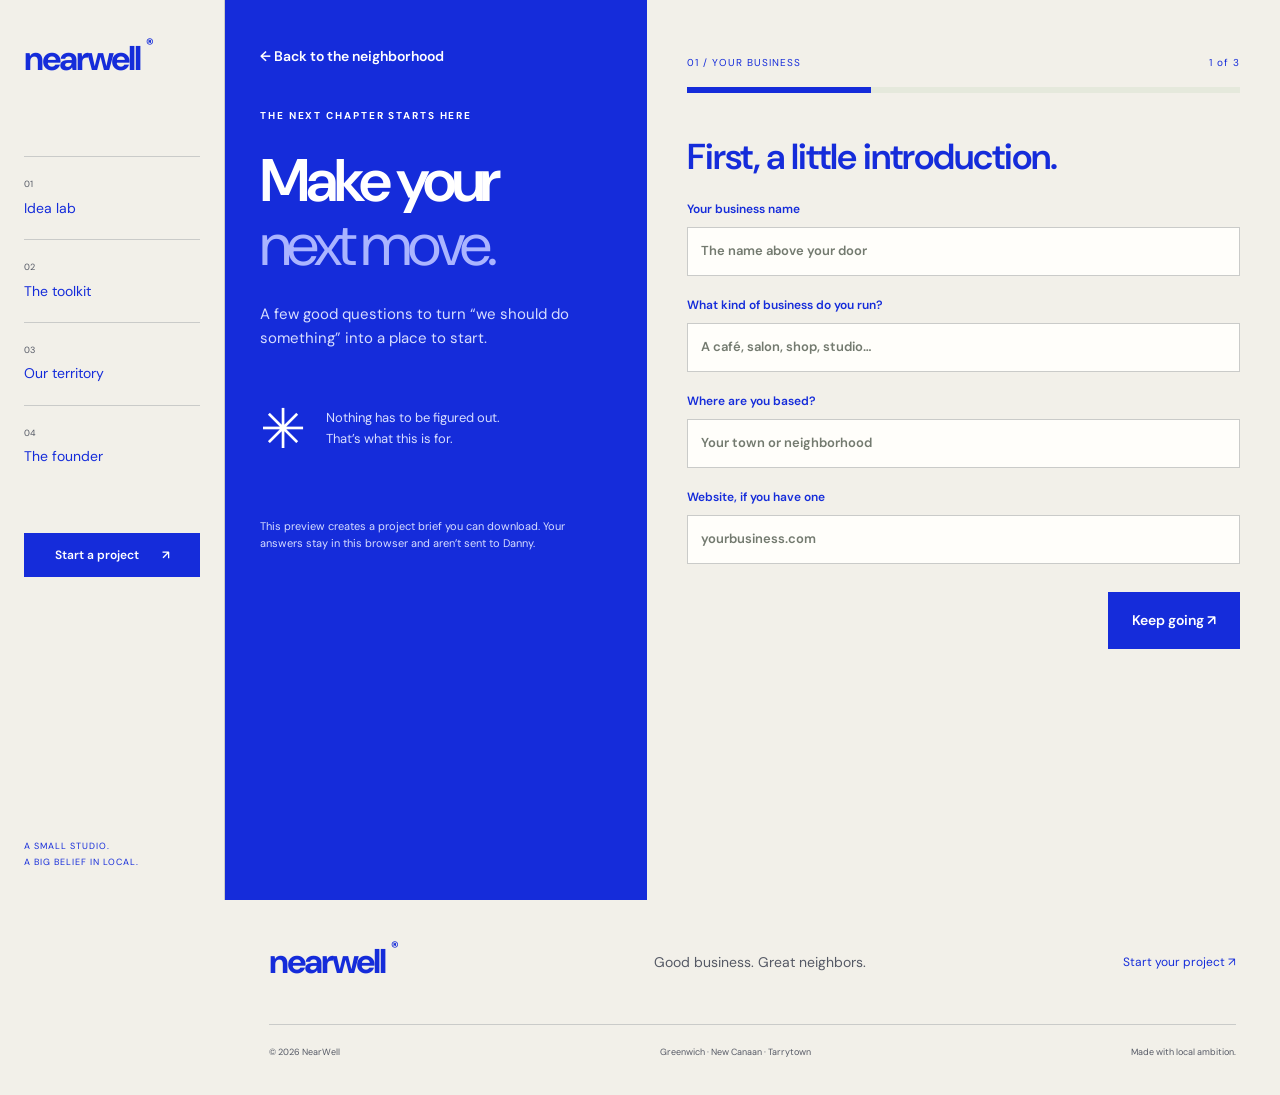
==== commit 58a2c799: "Revert "bio page" This reverts commit 9af55b6b5871a8329bdeb841ffd888b5021dee60." ====
--- a/demo.html
+++ b/demo.html
@@ -1 +1 @@
-<!doctype html><html lang="en"><head><meta charset="utf-8"><meta name="viewport" content="width=device-width, initial-scale=1"><title>Start your next chapter — NearWell</title><meta name="description" content="Thoughtful websites and practical marketing for local businesses in Greenwich, New Canaan, and Tarrytown. Meet NearWell."><script src="script.js?v=97967c4d45bd" defer></script><link rel="stylesheet" href="site.css?v=2193fd459188"></head><body><a class="skip" href="#main">Skip to content</a><header class="header"><a class="brand" href="index.html" aria-label="NearWell home">nearwell</a><button class="menu-toggle" aria-expanded="false" aria-controls="navigation">Menu +</button><nav id="navigation" aria-label="Main navigation"><a href="index.html#ideas"><small>01</small> Idea lab</a><a href="index.html#approach"><small>02</small> The toolkit</a><a href="index.html#neighborhoods"><small>03</small> Our territory</a><a href="index.html#who"><small>04</small> The founder</a><a class="button small" href="demo.html">Start a project <span>↗</span></a></nav></header><main id="main" class="wrap planner-page"><div class="planner-intro"><a class="text-link" href="index.html">← Back to the neighborhood</a><span class="eyebrow">THE NEXT CHAPTER STARTS HERE</span><h1>Make your<br><em>next move.</em></h1><p>A few good questions to turn “we should do something” into a place to start.</p><div class="planner-note"><span>✳</span><p>Nothing has to be figured out.<br>That’s what this is for.</p></div><p class="preview-note">This preview creates a project brief you can download. Your answers stay in this browser and aren’t sent to Danny.</p></div><div class="planner-card"><div class="step-meta"><span id="step-caption">01 / YOUR BUSINESS</span><span id="step-count">1 of 3</span></div><div class="progress"><span id="progress-fill"></span></div><noscript><p>This planner needs JavaScript to move between steps and create a brief. Please enable JavaScript to use it.</p></noscript><form id="project-form"><section class="form-step" data-step="0"><h2>First, a little introduction.</h2><label>Your business name<input name="business" required autocomplete="organization" placeholder="The name above your door"></label><label>What kind of business do you run?<input name="businessType" required placeholder="A café, salon, shop, studio…"></label><label>Where are you based?<input name="town" required placeholder="Your town or neighborhood"></label><label>Website, if you have one<input name="website" type="text" placeholder="yourbusiness.com" inputmode="url"></label></section><section class="form-step" data-step="1" hidden><h2>What’s your next chapter?</h2><label>What would you like help with?<select name="goal" required><option value="">Choose a starting point</option><option>A new or better website</option><option>Reaching more local customers</option><option>Content and campaign ideas</option><option>I’m not sure yet</option></select></label><label>Who would you like to reach?<textarea name="audience" rows="3" required placeholder="Tell me about the people you’d love to welcome."></textarea></label><label>Anything else I should know?<textarea name="notes" rows="3" placeholder="Your big idea, your biggest challenge, or what makes your business yours."></textarea></label><label>Budget in mind? (optional)<input name="budget" placeholder="A range is helpful. ‘Not sure’ is okay, too."></label></section><section class="form-step" data-step="2" hidden><h2>Put a name to the idea.</h2><label>Your name<input name="name" required autocomplete="name"></label><label>Email<input name="email" type="email" required autocomplete="email"></label><p class="form-help">These details will appear in your brief. Nothing is submitted or sent from this preview.</p><div class="brief-summary"><span class="eyebrow">YOUR STARTING POINT</span><p id="brief-summary"></p></div></section><div class="form-buttons"><button type="button" class="back-button" id="back-step" hidden>← Back</button><button type="button" class="button" id="next-step">Keep going ↗</button><button type="submit" class="button" id="finish" hidden>Create my brief ↗</button></div><p id="form-status" role="status"></p></form><section id="complete" hidden><span class="success-mark">✓</span><h2>A little clarity.<br>A good beginning.</h2><p>Your project brief is ready. Download it to keep a copy. It hasn’t been sent to anyone.</p><button class="button" id="download-brief">Download your brief ↓</button><button class="text-link" id="edit-brief">Go back and edit</button></section></div></main><footer><div class="footer-top"><a class="brand" href="index.html">nearwell</a><p>Good business. Great neighbors.</p><a href="demo.html">Start your project ↗</a></div><div class="footer-bottom"><span>© 2026 NearWell</span><span>Greenwich · New Canaan · Tarrytown</span><a href="index.html#who">Made with local ambition.</a></div></footer></body></html>+<!doctype html><html lang="en"><head><meta charset="utf-8"><meta name="viewport" content="width=device-width, initial-scale=1"><title>Start your next chapter — NearWell</title><meta name="description" content="Thoughtful websites and practical marketing for local businesses in Greenwich, New Canaan, and Tarrytown. Meet NearWell."><link rel="stylesheet" href="styles.css"><link rel="stylesheet" href="remodel.css"><script src="script.js" defer></script></head><body><a class="skip" href="#main">Skip to content</a><header class="header"><a class="brand" href="index.html" aria-label="NearWell home">nearwell<span>®</span></a><button class="menu-toggle" aria-expanded="false" aria-controls="navigation">Menu +</button><nav id="navigation" aria-label="Main navigation"><a href="index.html#ideas"><small>01</small> Idea lab</a><a href="index.html#approach"><small>02</small> The toolkit</a><a href="index.html#neighborhoods"><small>03</small> Our territory</a><a href="index.html#who"><small>04</small> The founder</a><a class="button small" href="demo.html">Start a project <span>↗</span></a></nav></header><main id="main" class="wrap planner-page"><div class="planner-intro"><a class="text-link" href="index.html">← Back to the neighborhood</a><span class="eyebrow">THE NEXT CHAPTER STARTS HERE</span><h1>Make your<br><em>next move.</em></h1><p>A few good questions to turn “we should do something” into a place to start.</p><div class="planner-note"><span>✳</span><p>Nothing has to be figured out.<br>That’s what this is for.</p></div><p class="preview-note">This preview creates a project brief you can download. Your answers stay in this browser and aren’t sent to Danny.</p></div><div class="planner-card"><div class="step-meta"><span id="step-caption">01 / YOUR BUSINESS</span><span id="step-count">1 of 3</span></div><div class="progress"><span id="progress-fill"></span></div><form id="project-form"><section class="form-step" data-step="0"><h2>First, a little introduction.</h2><label>Your business name<input name="business" required autocomplete="organization" placeholder="The name above your door"></label><label>What kind of business do you run?<input name="businessType" required placeholder="A café, salon, shop, studio…"></label><label>Where are you based?<input name="town" required placeholder="Your town or neighborhood"></label><label>Website, if you have one<input name="website" type="text" placeholder="yourbusiness.com" inputmode="url"></label></section><section class="form-step" data-step="1" hidden><h2>What’s your next chapter?</h2><label>What would you like help with?<select name="goal" required><option value="">Choose a starting point</option><option>A new or better website</option><option>Reaching more local customers</option><option>Content and campaign ideas</option><option>I’m not sure yet</option></select></label><label>Who would you like to reach?<textarea name="audience" rows="3" required placeholder="Tell me about the people you’d love to welcome."></textarea></label><label>Anything else I should know?<textarea name="notes" rows="3" placeholder="Your big idea, your biggest challenge, or what makes your business yours."></textarea></label><label>Budget in mind? (optional)<input name="budget" placeholder="A range is helpful. ‘Not sure’ is okay, too."></label></section><section class="form-step" data-step="2" hidden><h2>Put a name to the idea.</h2><label>Your name<input name="name" required autocomplete="name"></label><label>Email<input name="email" type="email" required autocomplete="email"></label><p class="form-help">These details will appear in your brief. Nothing is submitted or sent from this preview.</p><div class="brief-summary"><span class="eyebrow">YOUR STARTING POINT</span><p id="brief-summary"></p></div></section><div class="form-buttons"><button type="button" class="back-button" id="back-step" hidden>← Back</button><button type="button" class="button" id="next-step">Keep going ↗</button><button type="submit" class="button" id="finish" hidden>Create my brief ↗</button></div><p id="form-status" role="status"></p></form><section id="complete" hidden><span class="success-mark">✓</span><h2>A little clarity.<br>A good beginning.</h2><p>Your project brief is ready. Download it to keep a copy. It hasn’t been sent to anyone.</p><button class="button" id="download-brief">Download your brief ↓</button><button class="text-link" id="edit-brief">Go back and edit</button></section></div></main><footer><div class="footer-top"><a class="brand" href="index.html">nearwell<span>®</span></a><p>Good business. Great neighbors.</p><a href="demo.html">Start your project ↗</a></div><div class="footer-bottom"><span>© 2026 NearWell</span><span>Greenwich · New Canaan · Tarrytown</span><a href="index.html#who">Made with local ambition.</a></div></footer></body></html>
--- a/styles.css
+++ b/styles.css
@@ -0,0 +1,6 @@
+@import url('https://fonts.googleapis.com/css2?family=DM+Sans:wght@400;500;600;700&family=DM+Serif+Display:ital@0;1&display=swap');
+:root{--paper:#f7f7ef;--ink:#203a2e;--muted:#687269;--line:#d5dacf;--lime:#d5ef80;--green:#214c38;--serif:'DM Serif Display',Georgia,serif;--sans:'DM Sans',Arial,sans-serif}*{box-sizing:border-box}html{scroll-behavior:smooth;scroll-padding-top:100px}body{margin:0;background:var(--paper);color:var(--ink);font-family:var(--sans);font-size:16px;line-height:1.6}a{color:inherit;text-decoration:none}button,input,textarea,select{font:inherit}button,a,input,select,textarea,summary{-webkit-tap-highlight-color:transparent}button{cursor:pointer}img{display:block;max-width:100%;object-fit:cover}h1,h2,h3,p{margin:0}h1,h2,h3{font-weight:400;line-height:1.06;letter-spacing:-.045em}h1,h2{font-family:var(--serif)}h1{font-size:clamp(3.5rem,6.2vw,6.1rem)}h2{font-size:clamp(2.6rem,4.3vw,4.4rem)}h3{font-size:1.65rem;letter-spacing:-.035em}em{font-weight:400}p{color:var(--muted)}[hidden]{display:none!important}:focus-visible{outline:3px solid #a25830;outline-offset:5px}.wrap{width:min(1280px,calc(100% - 112px));margin-inline:auto}.header{height:100px;padding:0 56px;display:flex;align-items:center;justify-content:space-between;border-bottom:1px solid var(--line);gap:30px}.brand{font-size:36px;font-weight:700;letter-spacing:-2px;display:flex;align-items:center;gap:6px}.brand span{font-size:38px;line-height:1;color:var(--green)}nav{display:flex;align-items:center;gap:32px;font-size:13px}nav>a:not(.button):hover,.text-link:hover{text-decoration:underline;text-underline-offset:6px}.button{display:inline-flex;gap:35px;align-items:center;justify-content:center;background:var(--green);color:white;border:1px solid var(--green);padding:17px 23px;border-radius:5px;font-size:14px;font-weight:600;line-height:1.5;transition:background .2s,transform .2s}.button:hover{background:#346447;transform:translateY(-2px)}.button.small{font-size:12px;padding:12px 18px;gap:23px}.button.light{background:var(--lime);color:var(--ink);border-color:var(--lime)}.text-link{font-size:14px;font-weight:600}.menu-toggle{display:none}.eyebrow{display:block;font-size:10px;letter-spacing:1.9px;font-weight:700;line-height:1.7}.eyebrow i{display:inline-block;height:7px;width:7px;background:var(--green);border-radius:50%;margin-right:8px}.hero{display:grid;grid-template-columns:1.12fr 1fr;gap:40px;padding-block:65px 75px;align-items:center}.hero h1{margin:26px 0 24px}.hero-copy>p{max-width:425px;font-size:16px;line-height:1.8}.hero-actions{display:flex;align-items:center;gap:25px;margin-top:30px;flex-wrap:wrap}.hero-foot{display:flex;align-items:center;gap:15px;margin-top:45px;font-size:11px;color:var(--muted)}.hero-foot strong{font-weight:500;color:var(--ink)}.spark{font-size:42px;color:var(--green)}.hero-visual{height:535px;position:relative;margin:10px 0 0 10px}.hero-visual>img{width:100%;height:100%;border-radius:110px 6px 6px 6px;filter:brightness(.85)}.photo-tag{position:absolute;top:25px;right:25px;color:white;font-size:8px;letter-spacing:1.5px}.hello-card{position:absolute;bottom:35px;left:-34px;background:var(--paper);padding:24px 27px;width:275px;box-shadow:0 10px 40px #152a251a;transform:rotate(-4deg)}.hello-card>span{font-size:8px;letter-spacing:1.4px}.hello-card strong{font-family:var(--serif);font-size:28px;line-height:1.15;display:block;margin:14px 0 18px;font-weight:400}.hello-card>div{border-top:1px solid var(--line);padding-top:12px;font-size:10px;display:flex;justify-content:space-between}.round-stamp{position:absolute;right:-20px;bottom:-25px;width:124px;height:124px;border-radius:50%;background:var(--lime);transform:rotate(12deg);display:flex;flex-direction:column;align-items:center;justify-content:center;font-size:11px;line-height:1.25;font-weight:700;text-align:center;letter-spacing:1px}.round-stamp b{font-size:27px;margin-top:5px}.town-strip{display:flex;align-items:center;justify-content:space-between;padding:25px 56px;background:var(--lime);gap:25px}.town-strip>span{font-size:9px;letter-spacing:2px}.town-strip p{font-family:var(--serif);font-size:25px;color:var(--ink);display:flex;align-items:center;gap:30px}.town-strip b{font-size:18px;font-weight:400}.town-strip a{font-size:11px}.section{padding-block:100px}.section-top{display:flex;justify-content:space-between;gap:20px;margin-bottom:35px}.side-note{font-size:11px;color:var(--muted)}.split-heading{display:grid;grid-template-columns:1.25fr 1fr;gap:90px;align-items:end;margin-bottom:45px}.split-heading>p{max-width:420px;font-size:14px;line-height:1.9}.service-grid{display:grid;grid-template-columns:repeat(3,1fr);border:1px solid var(--line)}.service-grid article{padding:32px;position:relative}.service-grid article+article{border-left:1px solid var(--line)}.service-icon{display:block;font-size:39px;margin-bottom:32px}.number{position:absolute;right:30px;top:32px;color:var(--muted);font-size:10px}.service-grid h3{margin-bottom:17px}.service-grid p{font-size:13px;line-height:1.9}.tag{display:block;font-size:8px;letter-spacing:1.4px;margin-top:35px;font-weight:600}.idea-section{background:#e9ecdf;padding-block:90px}.idea-tabs{display:flex;border-bottom:1px solid #bbc7b5;gap:30px;margin-bottom:32px}.idea-tabs button{background:none;border:0;border-bottom:3px solid transparent;padding:14px 0;color:var(--muted);font-size:13px}.idea-tabs button[aria-pressed=true]{border-color:var(--green);color:var(--ink);font-weight:700}.idea-board{display:grid;grid-template-columns:1fr 1fr;background:var(--paper);min-height:460px}.idea-photo{position:relative;min-height:400px}.idea-photo img{width:100%;height:100%;position:absolute}.idea-photo>span{position:absolute;bottom:20px;left:20px;background:var(--paper);padding:8px 12px;font-size:8px;letter-spacing:1px}.idea-copy{padding:50px}.idea-copy h3{font-family:var(--serif);font-size:44px;margin-block:24px}.idea-copy>p{font-size:14px}.idea-detail{padding:20px 0;margin:20px 0;border-block:1px solid var(--line)}.idea-detail>span{font-size:9px;letter-spacing:1.5px;font-weight:700}.idea-detail p{font-size:13px;margin-top:8px}.process{display:grid;grid-template-columns:1fr 1fr;gap:90px}.process h2{margin-block:25px 35px}.process ol{list-style:none;padding:0;margin:0}.process li{display:flex;gap:25px;padding:26px 0;border-bottom:1px solid var(--line)}.process li:first-child{padding-top:0}.process li>span{font-size:11px;padding-top:5px}.process h3{font-size:22px;margin-bottom:10px}.process p{font-size:13px}.neighborhood{background:var(--green);color:var(--paper);padding:55px;display:grid;grid-template-columns:1fr 1.15fr;gap:50px;align-items:center}.neighborhood h2{margin-block:25px}.neighborhood p{color:#c5d2c7;font-size:13px}.location-list{display:flex;flex-direction:column;gap:8px;margin-top:25px;font-size:10px;letter-spacing:1px}.map-shell iframe{width:100%;height:345px;border:0;border-radius:3px;display:block}.map-shell>p{display:flex;justify-content:space-between;margin-top:12px;font-size:10px}.founder{display:grid;grid-template-columns:1fr 1fr;gap:100px;align-items:center}.founder-art{background:#d9dfcc;position:relative;padding:45px;height:490px;overflow:hidden}.founder-art>span{font-size:10px;letter-spacing:2px;line-height:1.7}.founder-art>div{font-family:var(--serif);font-size:clamp(40px,4.5vw,66px);line-height:1.04;margin-top:55px;position:relative;z-index:1}.founder-art>b{position:absolute;font-size:240px;color:#bdd091;right:-25px;bottom:-105px;font-weight:400}.founder-copy h2{margin-top:20px}.founder-intro{font-size:23px!important;color:var(--ink);line-height:1.4;margin-top:23px!important}.founder-copy p{margin-top:20px;font-size:14px}.founder-copy a{display:inline-block;margin-top:26px}.faq{padding-top:0;display:grid;grid-template-columns:1fr 1fr;gap:80px}.faq h2{margin-top:25px}.faq details{border-bottom:1px solid var(--line)}.faq summary{list-style:none;cursor:pointer;display:flex;justify-content:space-between;gap:20px;padding-block:22px;font-size:14px}.faq summary::-webkit-details-marker{display:none}.faq summary span{font-size:22px;line-height:1}.faq details[open] summary span{transform:rotate(45deg)}.faq details p{font-size:13px;padding:0 20px 22px 0}.closing{background:var(--green);color:var(--paper);padding:80px 0}.closing h2{font-size:clamp(3.5rem,7vw,7rem);position:relative;margin:25px 0 35px}.closing h2>span{position:absolute;right:5%;top:0;font-family:var(--sans);font-size:160px;color:var(--lime)}.closing p{font-size:11px;color:#c5d2c7;margin-top:20px}footer{padding:45px 56px 25px}.footer-top,.footer-bottom{display:flex;align-items:center;justify-content:space-between;gap:20px}.footer-top p{font-family:var(--serif);font-size:20px}.footer-top>a:last-child{font-size:12px}.footer-bottom{border-top:1px solid var(--line);margin-top:35px;padding-top:20px;font-size:10px;color:var(--muted)}.skip{position:absolute;top:-70px;padding:15px;background:white;z-index:10}.skip:focus{top:5px}.planner-page{display:grid;grid-template-columns:1fr 1fr;gap:90px;padding-block:70px 100px}.planner-intro>.text-link{display:block;margin-bottom:40px}.planner-intro h1{font-size:clamp(3.5rem,5.5vw,5.5rem);margin-block:25px}.planner-intro>p{max-width:380px;font-size:15px}.planner-note{display:flex;align-items:center;gap:20px;margin-top:35px}.planner-note>span{font-size:55px}.planner-note p{font-size:13px;color:var(--ink)}.planner-intro .preview-note{font-size:11px;margin-top:45px;max-width:335px}.planner-card{background:#fffefa;border:1px solid var(--line);padding:35px}.step-meta{display:flex;justify-content:space-between;font-size:9px;letter-spacing:1px}.progress{height:3px;background:#e5e9dc;margin:16px 0 30px}.progress>span{display:block;height:100%;background:var(--green);width:33.333%;transition:width .3s}.planner-card h2{font-size:32px;letter-spacing:-1px;margin-bottom:25px}.planner-card label{display:flex;flex-direction:column;gap:8px;font-size:12px;font-weight:600;margin-bottom:20px}.planner-card input,.planner-card textarea,.planner-card select{width:100%;min-width:0;background:var(--paper);border:1px solid var(--line);padding:13px;font-size:13px;border-radius:3px;color:var(--ink)}textarea{resize:vertical}input::placeholder,textarea::placeholder{color:#737a6f}.form-buttons{display:flex;justify-content:space-between;gap:20px;margin-top:28px}.form-buttons>.button{margin-left:auto}.back-button{border:0;background:none;color:var(--ink);font-size:12px}.form-help{font-size:12px}.brief-summary{background:#e9ecdf;padding:20px;margin-top:25px}.brief-summary p{font-size:13px;margin-top:10px;overflow-wrap:anywhere}#form-status{font-size:12px;margin-top:15px}#complete p{font-size:14px;margin-bottom:30px}#complete .text-link{display:block;margin-top:20px;background:none;border:0;padding:0}.success-mark{font-size:45px;background:var(--lime);border-radius:50%;display:inline-flex;width:75px;height:75px;align-items:center;justify-content:center;margin-bottom:25px}
+@media(min-width:1550px){.header,footer{padding-inline:calc((100% - 1280px)/2)}.hero{gap:70px}}
+@media(max-width:1000px){.wrap{width:calc(100% - 64px)}.header{padding-inline:32px}nav{gap:18px}.hero{gap:20px}.hero-visual{height:470px}.hero-actions{gap:18px}.hero h1{font-size:62px}.town-strip{padding:22px 32px}.town-strip p{font-size:21px;gap:16px}.town-strip>a{display:none}.split-heading{gap:40px}.service-grid article{padding:25px}.idea-copy{padding:35px}.process,.founder,.faq,.planner-page{gap:45px}.neighborhood{padding:35px;gap:30px}.founder-art{height:450px;padding:30px}.planner-card{padding:25px}}
+@media(max-width:760px){.wrap{width:calc(100% - 40px)}.header{height:78px;padding:0 20px;position:relative}.brand{font-size:31px}.menu-toggle{display:block;background:none;border:1px solid var(--line);padding:8px 12px;color:var(--ink);font-size:12px}nav{display:none;position:absolute;top:77px;left:0;right:0;background:var(--paper);z-index:5;padding:25px;box-shadow:0 15px 20px #0001;align-items:stretch}nav.is-open{display:flex;flex-direction:column}.hero{grid-template-columns:1fr;padding-block:40px 50px;gap:30px}.hero h1{font-size:clamp(52px,10vw,76px)}.hero-copy>p{font-size:15px}.hero-foot{margin-top:25px}.hero-visual{height:420px;margin:0 10px 15px}.hello-card{left:-10px;bottom:25px;width:240px}.round-stamp{right:-10px;width:105px;height:105px;font-size:9px}.town-strip{flex-direction:column;gap:10px;padding:20px}.town-strip p{font-size:20px;gap:12px}.town-strip>span{font-size:8px}.section{padding-block:65px}.side-note{display:none}.section-top{margin-bottom:25px}.split-heading{grid-template-columns:1fr;gap:25px;margin-bottom:30px}.service-grid{grid-template-columns:1fr}.service-grid article{padding:28px}.service-grid article+article{border-left:0;border-top:1px solid var(--line)}.service-icon{margin-bottom:20px}.tag{margin-top:20px}.idea-section{padding-block:60px}.idea-tabs{gap:18px;overflow-x:auto}.idea-tabs button{font-size:11px;flex-shrink:0}.idea-board{grid-template-columns:1fr}.idea-photo{min-height:320px}.idea-copy{padding:30px}.idea-copy h3{font-size:39px}.process,.founder,.faq,.neighborhood,.planner-page{grid-template-columns:1fr;gap:40px}.neighborhood{padding:30px 22px}.map-shell iframe{height:320px}.founder-art{height:370px}.founder-art>div{font-size:56px;margin-top:30px}.faq{padding-top:0}.closing{padding:60px 0}.closing h2{font-size:58px}.closing h2>span{display:none}footer{padding:35px 20px 25px}.footer-top{align-items:flex-start;flex-direction:column;gap:12px}.footer-bottom{flex-wrap:wrap;font-size:9px;gap:14px}.planner-page{padding-block:35px 60px}.planner-intro h1{font-size:60px}.planner-intro .preview-note{margin-top:25px;max-width:none}.planner-note{display:none}.planner-card{padding:25px 20px}.planner-card h2{font-size:29px}}
+@media(prefers-reduced-motion:reduce){html{scroll-behavior:auto}*,*::before,*::after{transition:none!important}}
--- a/remodel.css
+++ b/remodel.css
@@ -0,0 +1,6 @@
+/* Website 2: independent studio / fixed rail / asymmetric canvas. */
+:root{--paper:#f2f0e9;--ink:#152cda;--muted:#555965;--line:#cacbc9;--lime:#ff7545;--green:#152cda;--serif:'DM Sans',Arial,sans-serif}
+body{padding-left:225px}h1,h2,h3{font-family:var(--sans);font-weight:600;letter-spacing:-.07em}em{font-style:normal;color:#737783}h2{font-size:clamp(36px,4vw,66px);line-height:1.03}.wrap{width:calc(100% - 88px);max-width:1400px}.header{position:fixed;left:0;top:0;bottom:0;width:225px;height:100vh;z-index:20;padding:32px 24px;flex-direction:column;align-items:flex-start;justify-content:flex-start;border-right:1px solid var(--line);border-bottom:0;background:var(--paper);gap:70px}.brand{font-size:34px;letter-spacing:-2px}.brand span{font-size:15px;align-self:flex-start;margin-top:5px}nav{flex-direction:column;align-items:stretch;width:100%;gap:0}nav>a:not(.button){padding:20px 0;border-top:1px solid var(--line);font-size:14px}nav small{display:block;font-size:9px;margin-bottom:5px;color:var(--muted)}nav .button{margin-top:45px}.header:after{content:'A SMALL STUDIO.\A A BIG BELIEF IN LOCAL.';white-space:pre;position:absolute;bottom:30px;font-size:9px;letter-spacing:1px;line-height:1.8}.button{border-radius:0;background:var(--ink);border-color:var(--ink)}.button:hover{background:#071b9b}.launch{padding-top:28px}.launch-top,.launch-bottom{display:flex;justify-content:space-between;gap:25px;font-size:9px;letter-spacing:1px}.launch h1{font-size:clamp(70px,9.6vw,160px);line-height:.92;margin:60px 0 55px;letter-spacing:-.085em}.launch h1>span{color:var(--paper);-webkit-text-stroke:2px var(--ink)}.launch-grid{display:grid;grid-template-columns:.65fr 1.15fr .75fr;gap:0;align-items:stretch}.launch-note{padding:0 25px 0 0;display:flex;flex-direction:column}.orbit{font-size:100px;line-height:1;margin-bottom:auto}.launch-note p{font-size:13px;color:var(--ink);margin:30px 0 18px}.launch-note>a{font-size:10px;text-decoration:underline}.launcher{background:var(--ink);color:white;padding:30px}.launcher h2{font-size:40px;margin:25px 0}.launcher>a{display:flex;gap:13px;border-top:1px solid #ffffff55;align-items:center;padding:16px 0;font-size:12px}.launcher>a:hover{color:#ffb09a}.launcher a>span{font-size:9px;color:#b7bfff}.launcher a>b{margin-left:auto}.launch-image{position:relative;min-height:350px;overflow:hidden}.launch-image img{width:100%;height:100%;position:absolute;filter:grayscale(1)}.launch-image>span{position:absolute;left:15px;bottom:20px;background:var(--lime);color:#252526;font-size:22px;font-weight:700;line-height:1.1;padding:14px}.launch-bottom{padding:24px 0 35px;border-bottom:1px solid var(--line)}.idea-section{background:transparent;padding-block:75px}.section-top{margin-bottom:30px}.split-heading{grid-template-columns:1fr 1fr;gap:35px}.idea-tabs{gap:10px;border:0;margin:25px 0}.idea-tabs button{border:1px solid var(--ink);padding:12px 17px;color:var(--ink);font-size:12px}.idea-tabs button[aria-pressed=true]{background:var(--ink);color:white;border:1px solid var(--ink)}.idea-board{grid-template-columns:1.25fr 1fr;background:#e1e3e0;min-height:440px}.idea-copy{padding:35px}.idea-copy h3{font-size:42px;font-weight:600}.idea-photo img{filter:grayscale(1)}.idea-photo>span{background:var(--lime);color:#222}.idea-detail{border-color:#b5b9c8}.section{padding-block:65px}#approach{background:var(--ink);color:white;width:100%;max-width:none;padding:50px 44px;display:grid;grid-template-columns:.85fr 1.5fr;gap:30px}#approach .section-top{grid-column:1/-1}#approach .side-note{color:#ccd0ff}#approach .split-heading{display:block;margin:0}#approach h2{font-size:46px}#approach em{color:#9ca8ff}#approach .split-heading>p{margin-top:25px;color:#ccd0ff;font-size:12px;max-width:300px}.service-grid{display:block;border:0}.service-grid article{padding:24px 0 24px 62px;border-top:1px solid #ffffff40;position:relative}.service-grid article+article{border-left:0}.service-grid h3{font-size:25px}.service-grid p{color:#ccd0ff;font-size:12px}.service-icon{position:absolute;left:0;top:16px;font-size:32px}.service-grid .number{display:none}.tag{margin-top:15px;font-size:8px}.process{grid-template-columns:1fr 1.3fr;gap:40px}.process h2{font-size:46px}.process ol{display:grid;grid-template-columns:1fr;gap:0}.process li{gap:25px}.process li>span{font-size:30px;letter-spacing:-2px}.neighborhood{width:100%;max-width:none;background:#dedfd7;color:var(--ink);padding:0;grid-template-columns:.8fr 1.2fr;gap:0;align-items:stretch}.neighborhood>div:first-child{padding:40px}.neighborhood h2{font-size:45px}.neighborhood p{color:var(--muted)}.map-shell{position:relative;min-height:460px}.map-shell iframe{height:100%;min-height:460px;border-radius:0;filter:grayscale(.75)}.map-shell>p{position:absolute;bottom:10px;left:15px;right:15px;background:var(--paper);padding:8px 12px;color:var(--ink)}.founder{grid-template-columns:.6fr 1fr;gap:45px;align-items:start}.founder-art{height:440px;background:var(--lime);color:#222;padding:30px}.founder-art>div{font-family:var(--sans);font-size:48px;font-weight:600;letter-spacing:-3px}.founder-art em{color:#fff4dc}.founder-art>b{color:#f05228;bottom:-75px;right:-10px;font-size:210px}.founder-copy{padding-top:20px}.founder-intro{color:var(--ink)}.faq{display:block;padding-top:0}.faq>div:first-child{display:flex;justify-content:space-between;gap:35px;margin-bottom:30px;align-items:center}.faq h2{margin:0;font-size:39px}.faq>div:last-child{display:grid;grid-template-columns:1fr 1fr;gap:0 35px}.faq details{align-self:start}.closing{background:var(--lime);color:#252525;padding:55px 0}.closing h2{font-size:clamp(80px,11vw,170px);letter-spacing:-.09em;margin:30px 0 40px}.closing h2>span{color:#252525;font-size:100px;right:0}.closing .button.light{background:#252525;color:white;border-color:#252525}.closing p{color:#453d36}footer{padding:35px 44px}.footer-top p{font-family:var(--sans);font-size:14px}.footer-bottom{font-size:9px}.planner-page{width:100%;padding:0;min-height:100vh;grid-template-columns:.8fr 1.2fr;gap:0}.planner-intro{padding:45px 35px;background:var(--ink);color:white}.planner-intro h1{font-size:60px}.planner-intro em{color:#aab4ff}.planner-intro p,.planner-note p{color:#d7ddff}.planner-card{border:0;background:var(--paper);padding:55px 40px}.planner-card h2{font-size:36px}.planner-card input,.planner-card textarea,.planner-card select{border-radius:0;background:#fffefa}.step-meta{font-size:10px}.progress{height:6px;margin-bottom:45px}.brief-summary{background:#e0e4ff}.success-mark{color:#222}
+@media(min-width:1550px){.header{padding:32px 24px}footer{padding:35px 44px}}
+@media(max-width:1100px){body{padding-left:185px}.header{width:185px;padding:25px 18px}.brand{font-size:29px}.wrap{width:calc(100% - 50px)}.launch-grid{grid-template-columns:1.1fr 1fr}.launch-note{display:none}.launch h1{font-size:10vw}.split-heading{gap:25px}.idea-copy{padding:25px}.idea-copy h3{font-size:34px}#approach{padding:40px 25px;grid-template-columns:1fr 1.25fr}#approach h2{font-size:38px}.founder{gap:25px}.founder-art{padding:24px}.founder-art>div{font-size:40px}.planner-page{width:100%}.planner-intro{padding:40px 25px}.planner-intro h1{font-size:46px}.planner-card{padding:40px 25px}.closing h2>span{font-size:75px}}
+@media(max-width:760px){body{padding-left:0}.header{position:relative;width:100%;height:75px;padding:0 20px;flex-direction:row;align-items:center;justify-content:space-between;border-right:0;border-bottom:1px solid var(--line);gap:20px}.header:after{display:none}.header nav{top:74px;width:100%;padding:20px}.header nav .button{margin-top:15px}.header nav small{display:inline;margin-right:10px}.header nav>a:not(.button){padding:12px 0}.wrap{width:calc(100% - 40px)}.launch-top{font-size:8px}.launch-top>span:last-child{display:none}.launch h1{font-size:clamp(62px,12vw,90px);margin:40px 0}.launch h1>span{-webkit-text-stroke:1px var(--ink)}.launch-grid{grid-template-columns:1fr}.launcher{padding:25px}.launcher h2{font-size:40px}.launch-image{min-height:210px}.launch-image img{object-position:center 45%}.launch-image>span{font-size:20px}.launch-bottom{font-size:8px}.launch-bottom>span{max-width:160px}.idea-section{padding-block:45px}.split-heading{grid-template-columns:1fr}.idea-tabs{gap:8px}.idea-tabs button{font-size:10px;padding:10px}.idea-board{grid-template-columns:1fr}.idea-photo{min-height:260px}.idea-copy{padding:25px}.idea-copy h3{font-size:38px}#approach{display:block;padding:35px 20px}#approach .split-heading{margin-bottom:30px}#approach h2{font-size:42px}.process{grid-template-columns:1fr}.process h2{font-size:42px}.neighborhood{width:100%;grid-template-columns:1fr}.neighborhood>div:first-child{padding:35px 20px}.map-shell,.map-shell iframe{min-height:340px}.founder{grid-template-columns:1fr}.founder-art{height:310px}.founder-art>div{font-size:44px;margin-top:28px}.founder-art>b{right:5px}.faq>div:first-child{display:block}.faq h2{font-size:36px;margin-top:20px}.faq>div:last-child{grid-template-columns:1fr}.closing h2{font-size:80px}.closing h2>span{display:none}footer{padding:30px 20px}.planner-page{width:100%;grid-template-columns:1fr}.planner-intro{padding:30px 20px}.planner-intro h1{font-size:58px}.planner-card{padding:35px 20px}.planner-intro .preview-note{margin-top:20px}}
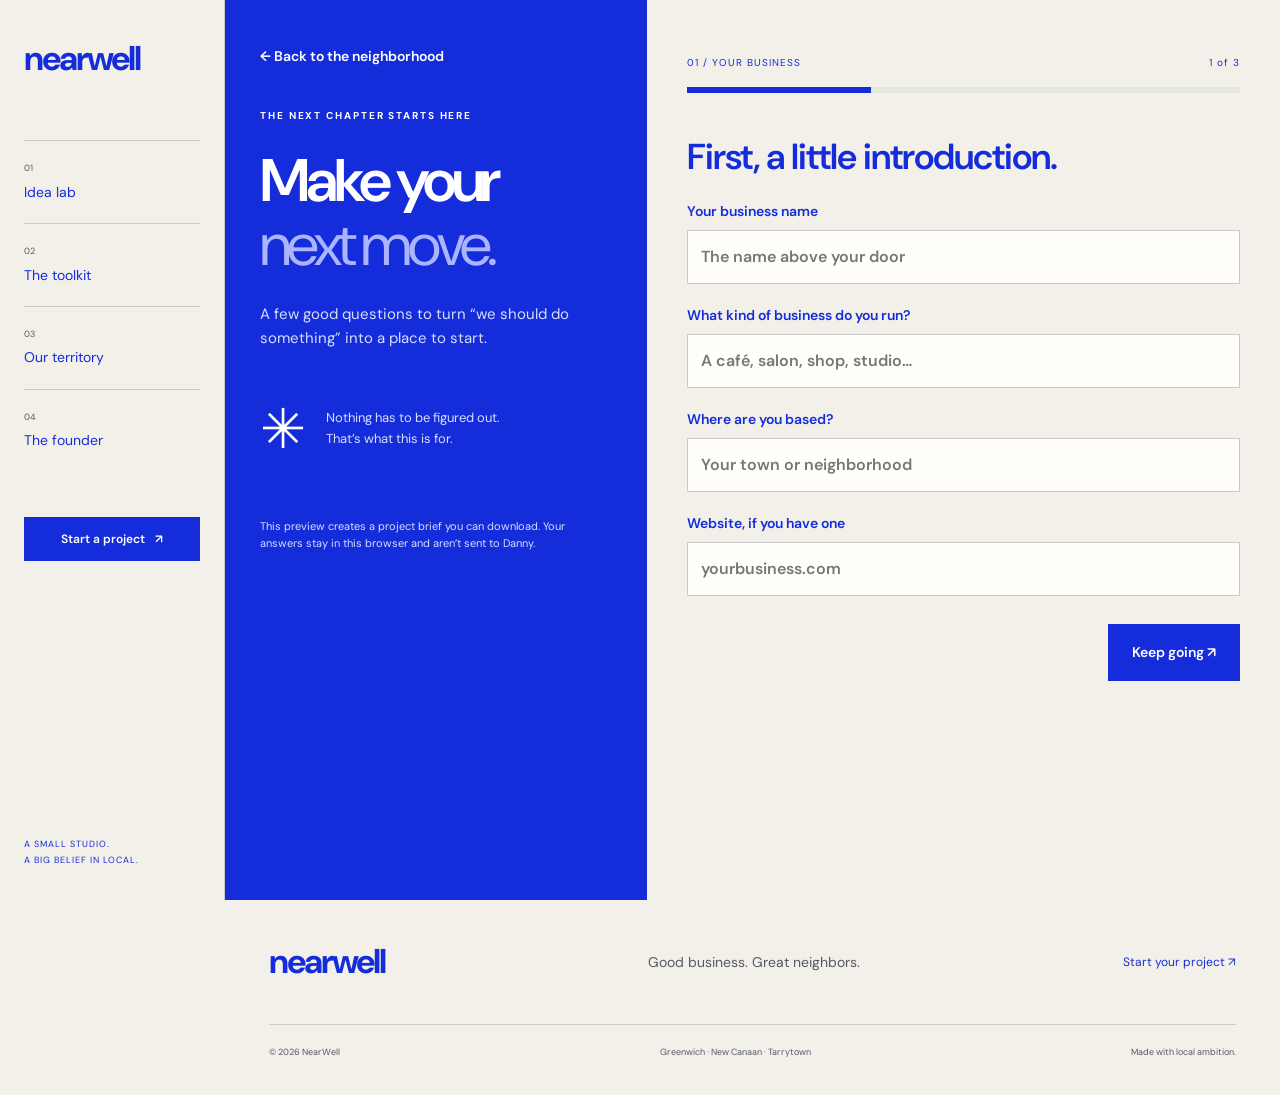
==== commit 124bd850: "Revert "Revert "bio page"" This reverts commit 58a2c799920b380a11a90c057090000b280ed291." ====
--- a/demo.html
+++ b/demo.html
@@ -1 +1 @@
-<!doctype html><html lang="en"><head><meta charset="utf-8"><meta name="viewport" content="width=device-width, initial-scale=1"><title>Start your next chapter — NearWell</title><meta name="description" content="Thoughtful websites and practical marketing for local businesses in Greenwich, New Canaan, and Tarrytown. Meet NearWell."><link rel="stylesheet" href="styles.css"><link rel="stylesheet" href="remodel.css"><script src="script.js" defer></script></head><body><a class="skip" href="#main">Skip to content</a><header class="header"><a class="brand" href="index.html" aria-label="NearWell home">nearwell<span>®</span></a><button class="menu-toggle" aria-expanded="false" aria-controls="navigation">Menu +</button><nav id="navigation" aria-label="Main navigation"><a href="index.html#ideas"><small>01</small> Idea lab</a><a href="index.html#approach"><small>02</small> The toolkit</a><a href="index.html#neighborhoods"><small>03</small> Our territory</a><a href="index.html#who"><small>04</small> The founder</a><a class="button small" href="demo.html">Start a project <span>↗</span></a></nav></header><main id="main" class="wrap planner-page"><div class="planner-intro"><a class="text-link" href="index.html">← Back to the neighborhood</a><span class="eyebrow">THE NEXT CHAPTER STARTS HERE</span><h1>Make your<br><em>next move.</em></h1><p>A few good questions to turn “we should do something” into a place to start.</p><div class="planner-note"><span>✳</span><p>Nothing has to be figured out.<br>That’s what this is for.</p></div><p class="preview-note">This preview creates a project brief you can download. Your answers stay in this browser and aren’t sent to Danny.</p></div><div class="planner-card"><div class="step-meta"><span id="step-caption">01 / YOUR BUSINESS</span><span id="step-count">1 of 3</span></div><div class="progress"><span id="progress-fill"></span></div><form id="project-form"><section class="form-step" data-step="0"><h2>First, a little introduction.</h2><label>Your business name<input name="business" required autocomplete="organization" placeholder="The name above your door"></label><label>What kind of business do you run?<input name="businessType" required placeholder="A café, salon, shop, studio…"></label><label>Where are you based?<input name="town" required placeholder="Your town or neighborhood"></label><label>Website, if you have one<input name="website" type="text" placeholder="yourbusiness.com" inputmode="url"></label></section><section class="form-step" data-step="1" hidden><h2>What’s your next chapter?</h2><label>What would you like help with?<select name="goal" required><option value="">Choose a starting point</option><option>A new or better website</option><option>Reaching more local customers</option><option>Content and campaign ideas</option><option>I’m not sure yet</option></select></label><label>Who would you like to reach?<textarea name="audience" rows="3" required placeholder="Tell me about the people you’d love to welcome."></textarea></label><label>Anything else I should know?<textarea name="notes" rows="3" placeholder="Your big idea, your biggest challenge, or what makes your business yours."></textarea></label><label>Budget in mind? (optional)<input name="budget" placeholder="A range is helpful. ‘Not sure’ is okay, too."></label></section><section class="form-step" data-step="2" hidden><h2>Put a name to the idea.</h2><label>Your name<input name="name" required autocomplete="name"></label><label>Email<input name="email" type="email" required autocomplete="email"></label><p class="form-help">These details will appear in your brief. Nothing is submitted or sent from this preview.</p><div class="brief-summary"><span class="eyebrow">YOUR STARTING POINT</span><p id="brief-summary"></p></div></section><div class="form-buttons"><button type="button" class="back-button" id="back-step" hidden>← Back</button><button type="button" class="button" id="next-step">Keep going ↗</button><button type="submit" class="button" id="finish" hidden>Create my brief ↗</button></div><p id="form-status" role="status"></p></form><section id="complete" hidden><span class="success-mark">✓</span><h2>A little clarity.<br>A good beginning.</h2><p>Your project brief is ready. Download it to keep a copy. It hasn’t been sent to anyone.</p><button class="button" id="download-brief">Download your brief ↓</button><button class="text-link" id="edit-brief">Go back and edit</button></section></div></main><footer><div class="footer-top"><a class="brand" href="index.html">nearwell<span>®</span></a><p>Good business. Great neighbors.</p><a href="demo.html">Start your project ↗</a></div><div class="footer-bottom"><span>© 2026 NearWell</span><span>Greenwich · New Canaan · Tarrytown</span><a href="index.html#who">Made with local ambition.</a></div></footer></body></html>+<!doctype html><html lang="en"><head><meta charset="utf-8"><meta name="viewport" content="width=device-width, initial-scale=1"><title>Start your next chapter — NearWell</title><meta name="description" content="Thoughtful websites and practical marketing for local businesses in Greenwich, New Canaan, and Tarrytown. Meet NearWell."><script src="script.js?v=97967c4d45bd" defer></script><link rel="stylesheet" href="site.css?v=2193fd459188"></head><body><a class="skip" href="#main">Skip to content</a><header class="header"><a class="brand" href="index.html" aria-label="NearWell home">nearwell</a><button class="menu-toggle" aria-expanded="false" aria-controls="navigation">Menu +</button><nav id="navigation" aria-label="Main navigation"><a href="index.html#ideas"><small>01</small> Idea lab</a><a href="index.html#approach"><small>02</small> The toolkit</a><a href="index.html#neighborhoods"><small>03</small> Our territory</a><a href="index.html#who"><small>04</small> The founder</a><a class="button small" href="demo.html">Start a project <span>↗</span></a></nav></header><main id="main" class="wrap planner-page"><div class="planner-intro"><a class="text-link" href="index.html">← Back to the neighborhood</a><span class="eyebrow">THE NEXT CHAPTER STARTS HERE</span><h1>Make your<br><em>next move.</em></h1><p>A few good questions to turn “we should do something” into a place to start.</p><div class="planner-note"><span>✳</span><p>Nothing has to be figured out.<br>That’s what this is for.</p></div><p class="preview-note">This preview creates a project brief you can download. Your answers stay in this browser and aren’t sent to Danny.</p></div><div class="planner-card"><div class="step-meta"><span id="step-caption">01 / YOUR BUSINESS</span><span id="step-count">1 of 3</span></div><div class="progress"><span id="progress-fill"></span></div><noscript><p>This planner needs JavaScript to move between steps and create a brief. Please enable JavaScript to use it.</p></noscript><form id="project-form"><section class="form-step" data-step="0"><h2>First, a little introduction.</h2><label>Your business name<input name="business" required autocomplete="organization" placeholder="The name above your door"></label><label>What kind of business do you run?<input name="businessType" required placeholder="A café, salon, shop, studio…"></label><label>Where are you based?<input name="town" required placeholder="Your town or neighborhood"></label><label>Website, if you have one<input name="website" type="text" placeholder="yourbusiness.com" inputmode="url"></label></section><section class="form-step" data-step="1" hidden><h2>What’s your next chapter?</h2><label>What would you like help with?<select name="goal" required><option value="">Choose a starting point</option><option>A new or better website</option><option>Reaching more local customers</option><option>Content and campaign ideas</option><option>I’m not sure yet</option></select></label><label>Who would you like to reach?<textarea name="audience" rows="3" required placeholder="Tell me about the people you’d love to welcome."></textarea></label><label>Anything else I should know?<textarea name="notes" rows="3" placeholder="Your big idea, your biggest challenge, or what makes your business yours."></textarea></label><label>Budget in mind? (optional)<input name="budget" placeholder="A range is helpful. ‘Not sure’ is okay, too."></label></section><section class="form-step" data-step="2" hidden><h2>Put a name to the idea.</h2><label>Your name<input name="name" required autocomplete="name"></label><label>Email<input name="email" type="email" required autocomplete="email"></label><p class="form-help">These details will appear in your brief. Nothing is submitted or sent from this preview.</p><div class="brief-summary"><span class="eyebrow">YOUR STARTING POINT</span><p id="brief-summary"></p></div></section><div class="form-buttons"><button type="button" class="back-button" id="back-step" hidden>← Back</button><button type="button" class="button" id="next-step">Keep going ↗</button><button type="submit" class="button" id="finish" hidden>Create my brief ↗</button></div><p id="form-status" role="status"></p></form><section id="complete" hidden><span class="success-mark">✓</span><h2>A little clarity.<br>A good beginning.</h2><p>Your project brief is ready. Download it to keep a copy. It hasn’t been sent to anyone.</p><button class="button" id="download-brief">Download your brief ↓</button><button class="text-link" id="edit-brief">Go back and edit</button></section></div></main><footer><div class="footer-top"><a class="brand" href="index.html">nearwell</a><p>Good business. Great neighbors.</p><a href="demo.html">Start your project ↗</a></div><div class="footer-bottom"><span>© 2026 NearWell</span><span>Greenwich · New Canaan · Tarrytown</span><a href="index.html#who">Made with local ambition.</a></div></footer></body></html>
--- a/site.css
+++ b/site.css
@@ -0,0 +1,52 @@
+@import url('https://fonts.googleapis.com/css2?family=DM+Sans:wght@400;500;600;700&family=DM+Serif+Display:ital@0;1&display=swap');
+:root{--paper:#f7f7ef;--ink:#203a2e;--muted:#687269;--line:#d5dacf;--lime:#d5ef80;--green:#214c38;--serif:'DM Serif Display',Georgia,serif;--sans:'DM Sans',Arial,sans-serif}*{box-sizing:border-box}html{scroll-behavior:smooth;scroll-padding-top:100px}body{margin:0;background:var(--paper);color:var(--ink);font-family:var(--sans);font-size:16px;line-height:1.6}a{color:inherit;text-decoration:none}button,input,textarea,select{font:inherit}button,a,input,select,textarea,summary{-webkit-tap-highlight-color:transparent}button{cursor:pointer}img{display:block;max-width:100%;object-fit:cover}h1,h2,h3,p{margin:0}h1,h2,h3{font-weight:400;line-height:1.06;letter-spacing:-.045em}h1,h2{font-family:var(--serif)}h1{font-size:clamp(3.5rem,6.2vw,6.1rem)}h2{font-size:clamp(2.6rem,4.3vw,4.4rem)}h3{font-size:1.65rem;letter-spacing:-.035em}em{font-weight:400}p{color:var(--muted)}[hidden]{display:none!important}:focus-visible{outline:3px solid #a25830;outline-offset:5px}.wrap{width:min(1280px,calc(100% - 112px));margin-inline:auto}.header{height:100px;padding:0 56px;display:flex;align-items:center;justify-content:space-between;border-bottom:1px solid var(--line);gap:30px}.brand{font-size:36px;font-weight:700;letter-spacing:-2px;display:flex;align-items:center;gap:6px}.brand span{font-size:38px;line-height:1;color:var(--green)}nav{display:flex;align-items:center;gap:32px;font-size:13px}nav>a:not(.button):hover,.text-link:hover{text-decoration:underline;text-underline-offset:6px}.button{display:inline-flex;gap:35px;align-items:center;justify-content:center;background:var(--green);color:white;border:1px solid var(--green);padding:17px 23px;border-radius:5px;font-size:14px;font-weight:600;line-height:1.5;transition:background .2s,transform .2s}.button:hover{background:#346447;transform:translateY(-2px)}.button.small{font-size:12px;padding:12px 18px;gap:23px}.button.light{background:var(--lime);color:var(--ink);border-color:var(--lime)}.text-link{font-size:14px;font-weight:600}.menu-toggle{display:none}.eyebrow{display:block;font-size:10px;letter-spacing:1.9px;font-weight:700;line-height:1.7}.eyebrow i{display:inline-block;height:7px;width:7px;background:var(--green);border-radius:50%;margin-right:8px}.hero{display:grid;grid-template-columns:1.12fr 1fr;gap:40px;padding-block:65px 75px;align-items:center}.hero h1{margin:26px 0 24px}.hero-copy>p{max-width:425px;font-size:16px;line-height:1.8}.hero-actions{display:flex;align-items:center;gap:25px;margin-top:30px;flex-wrap:wrap}.hero-foot{display:flex;align-items:center;gap:15px;margin-top:45px;font-size:11px;color:var(--muted)}.hero-foot strong{font-weight:500;color:var(--ink)}.spark{font-size:42px;color:var(--green)}.hero-visual{height:535px;position:relative;margin:10px 0 0 10px}.hero-visual>img{width:100%;height:100%;border-radius:110px 6px 6px 6px;filter:brightness(.85)}.photo-tag{position:absolute;top:25px;right:25px;color:white;font-size:8px;letter-spacing:1.5px}.hello-card{position:absolute;bottom:35px;left:-34px;background:var(--paper);padding:24px 27px;width:275px;box-shadow:0 10px 40px #152a251a;transform:rotate(-4deg)}.hello-card>span{font-size:8px;letter-spacing:1.4px}.hello-card strong{font-family:var(--serif);font-size:28px;line-height:1.15;display:block;margin:14px 0 18px;font-weight:400}.hello-card>div{border-top:1px solid var(--line);padding-top:12px;font-size:10px;display:flex;justify-content:space-between}.round-stamp{position:absolute;right:-20px;bottom:-25px;width:124px;height:124px;border-radius:50%;background:var(--lime);transform:rotate(12deg);display:flex;flex-direction:column;align-items:center;justify-content:center;font-size:11px;line-height:1.25;font-weight:700;text-align:center;letter-spacing:1px}.round-stamp b{font-size:27px;margin-top:5px}.town-strip{display:flex;align-items:center;justify-content:space-between;padding:25px 56px;background:var(--lime);gap:25px}.town-strip>span{font-size:9px;letter-spacing:2px}.town-strip p{font-family:var(--serif);font-size:25px;color:var(--ink);display:flex;align-items:center;gap:30px}.town-strip b{font-size:18px;font-weight:400}.town-strip a{font-size:11px}.section{padding-block:100px}.section-top{display:flex;justify-content:space-between;gap:20px;margin-bottom:35px}.side-note{font-size:11px;color:var(--muted)}.split-heading{display:grid;grid-template-columns:1.25fr 1fr;gap:90px;align-items:end;margin-bottom:45px}.split-heading>p{max-width:420px;font-size:14px;line-height:1.9}.service-grid{display:grid;grid-template-columns:repeat(3,1fr);border:1px solid var(--line)}.service-grid article{padding:32px;position:relative}.service-grid article+article{border-left:1px solid var(--line)}.service-icon{display:block;font-size:39px;margin-bottom:32px}.number{position:absolute;right:30px;top:32px;color:var(--muted);font-size:10px}.service-grid h3{margin-bottom:17px}.service-grid p{font-size:13px;line-height:1.9}.tag{display:block;font-size:8px;letter-spacing:1.4px;margin-top:35px;font-weight:600}.idea-section{background:#e9ecdf;padding-block:90px}.idea-tabs{display:flex;border-bottom:1px solid #bbc7b5;gap:30px;margin-bottom:32px}.idea-tabs button{background:none;border:0;border-bottom:3px solid transparent;padding:14px 0;color:var(--muted);font-size:13px}.idea-tabs button[aria-pressed=true]{border-color:var(--green);color:var(--ink);font-weight:700}.idea-board{display:grid;grid-template-columns:1fr 1fr;background:var(--paper);min-height:460px}.idea-photo{position:relative;min-height:400px}.idea-photo img{width:100%;height:100%;position:absolute}.idea-photo>span{position:absolute;bottom:20px;left:20px;background:var(--paper);padding:8px 12px;font-size:8px;letter-spacing:1px}.idea-copy{padding:50px}.idea-copy h3{font-family:var(--serif);font-size:44px;margin-block:24px}.idea-copy>p{font-size:14px}.idea-detail{padding:20px 0;margin:20px 0;border-block:1px solid var(--line)}.idea-detail>span{font-size:9px;letter-spacing:1.5px;font-weight:700}.idea-detail p{font-size:13px;margin-top:8px}.process{display:grid;grid-template-columns:1fr 1fr;gap:90px}.process h2{margin-block:25px 35px}.process ol{list-style:none;padding:0;margin:0}.process li{display:flex;gap:25px;padding:26px 0;border-bottom:1px solid var(--line)}.process li:first-child{padding-top:0}.process li>span{font-size:11px;padding-top:5px}.process h3{font-size:22px;margin-bottom:10px}.process p{font-size:13px}.neighborhood{background:var(--green);color:var(--paper);padding:55px;display:grid;grid-template-columns:1fr 1.15fr;gap:50px;align-items:center}.neighborhood h2{margin-block:25px}.neighborhood p{color:#c5d2c7;font-size:13px}.location-list{display:flex;flex-direction:column;gap:8px;margin-top:25px;font-size:10px;letter-spacing:1px}.map-shell iframe{width:100%;height:345px;border:0;border-radius:3px;display:block}.map-shell>p{display:flex;justify-content:space-between;margin-top:12px;font-size:10px}.founder{display:grid;grid-template-columns:1fr 1fr;gap:100px;align-items:center}.founder-art{background:#d9dfcc;position:relative;padding:45px;height:490px;overflow:hidden}.founder-art>span{font-size:10px;letter-spacing:2px;line-height:1.7}.founder-art>div{font-family:var(--serif);font-size:clamp(40px,4.5vw,66px);line-height:1.04;margin-top:55px;position:relative;z-index:1}.founder-art>b{position:absolute;font-size:240px;color:#bdd091;right:-25px;bottom:-105px;font-weight:400}.founder-copy h2{margin-top:20px}.founder-intro{font-size:23px!important;color:var(--ink);line-height:1.4;margin-top:23px!important}.founder-copy p{margin-top:20px;font-size:14px}.founder-copy a{display:inline-block;margin-top:26px}.faq{padding-top:0;display:grid;grid-template-columns:1fr 1fr;gap:80px}.faq h2{margin-top:25px}.faq details{border-bottom:1px solid var(--line)}.faq summary{list-style:none;cursor:pointer;display:flex;justify-content:space-between;gap:20px;padding-block:22px;font-size:14px}.faq summary::-webkit-details-marker{display:none}.faq summary span{font-size:22px;line-height:1}.faq details[open] summary span{transform:rotate(45deg)}.faq details p{font-size:13px;padding:0 20px 22px 0}.closing{background:var(--green);color:var(--paper);padding:80px 0}.closing h2{font-size:clamp(3.5rem,7vw,7rem);position:relative;margin:25px 0 35px}.closing h2>span{position:absolute;right:5%;top:0;font-family:var(--sans);font-size:160px;color:var(--lime)}.closing p{font-size:11px;color:#c5d2c7;margin-top:20px}footer{padding:45px 56px 25px}.footer-top,.footer-bottom{display:flex;align-items:center;justify-content:space-between;gap:20px}.footer-top p{font-family:var(--serif);font-size:20px}.footer-top>a:last-child{font-size:12px}.footer-bottom{border-top:1px solid var(--line);margin-top:35px;padding-top:20px;font-size:10px;color:var(--muted)}.skip{position:absolute;top:-70px;padding:15px;background:white;z-index:10}.skip:focus{top:5px}.planner-page{display:grid;grid-template-columns:1fr 1fr;gap:90px;padding-block:70px 100px}.planner-intro>.text-link{display:block;margin-bottom:40px}.planner-intro h1{font-size:clamp(3.5rem,5.5vw,5.5rem);margin-block:25px}.planner-intro>p{max-width:380px;font-size:15px}.planner-note{display:flex;align-items:center;gap:20px;margin-top:35px}.planner-note>span{font-size:55px}.planner-note p{font-size:13px;color:var(--ink)}.planner-intro .preview-note{font-size:11px;margin-top:45px;max-width:335px}.planner-card{background:#fffefa;border:1px solid var(--line);padding:35px}.step-meta{display:flex;justify-content:space-between;font-size:9px;letter-spacing:1px}.progress{height:3px;background:#e5e9dc;margin:16px 0 30px}.progress>span{display:block;height:100%;background:var(--green);width:33.333%;transition:width .3s}.planner-card h2{font-size:32px;letter-spacing:-1px;margin-bottom:25px}.planner-card label{display:flex;flex-direction:column;gap:8px;font-size:12px;font-weight:600;margin-bottom:20px}.planner-card input,.planner-card textarea,.planner-card select{width:100%;min-width:0;background:var(--paper);border:1px solid var(--line);padding:13px;font-size:13px;border-radius:3px;color:var(--ink)}textarea{resize:vertical}input::placeholder,textarea::placeholder{color:#737a6f}.form-buttons{display:flex;justify-content:space-between;gap:20px;margin-top:28px}.form-buttons>.button{margin-left:auto}.back-button{border:0;background:none;color:var(--ink);font-size:12px}.form-help{font-size:12px}.brief-summary{background:#e9ecdf;padding:20px;margin-top:25px}.brief-summary p{font-size:13px;margin-top:10px;overflow-wrap:anywhere}#form-status{font-size:12px;margin-top:15px}#complete p{font-size:14px;margin-bottom:30px}#complete .text-link{display:block;margin-top:20px;background:none;border:0;padding:0}.success-mark{font-size:45px;background:var(--lime);border-radius:50%;display:inline-flex;width:75px;height:75px;align-items:center;justify-content:center;margin-bottom:25px}
+@media(min-width:1550px){.header,footer{padding-inline:calc((100% - 1280px)/2)}.hero{gap:70px}}
+@media(max-width:1000px){.wrap{width:calc(100% - 64px)}.header{padding-inline:32px}nav{gap:18px}.hero{gap:20px}.hero-visual{height:470px}.hero-actions{gap:18px}.hero h1{font-size:62px}.town-strip{padding:22px 32px}.town-strip p{font-size:21px;gap:16px}.town-strip>a{display:none}.split-heading{gap:40px}.service-grid article{padding:25px}.idea-copy{padding:35px}.process,.founder,.faq,.planner-page{gap:45px}.neighborhood{padding:35px;gap:30px}.founder-art{height:450px;padding:30px}.planner-card{padding:25px}}
+@media(max-width:760px){.wrap{width:calc(100% - 40px)}.header{height:78px;padding:0 20px;position:relative}.brand{font-size:31px}.menu-toggle{display:block;background:none;border:1px solid var(--line);padding:8px 12px;color:var(--ink);font-size:12px}nav{display:none;position:absolute;top:77px;left:0;right:0;background:var(--paper);z-index:5;padding:25px;box-shadow:0 15px 20px #0001;align-items:stretch}nav.is-open{display:flex;flex-direction:column}.hero{grid-template-columns:1fr;padding-block:40px 50px;gap:30px}.hero h1{font-size:clamp(52px,10vw,76px)}.hero-copy>p{font-size:15px}.hero-foot{margin-top:25px}.hero-visual{height:420px;margin:0 10px 15px}.hello-card{left:-10px;bottom:25px;width:240px}.round-stamp{right:-10px;width:105px;height:105px;font-size:9px}.town-strip{flex-direction:column;gap:10px;padding:20px}.town-strip p{font-size:20px;gap:12px}.town-strip>span{font-size:8px}.section{padding-block:65px}.side-note{display:none}.section-top{margin-bottom:25px}.split-heading{grid-template-columns:1fr;gap:25px;margin-bottom:30px}.service-grid{grid-template-columns:1fr}.service-grid article{padding:28px}.service-grid article+article{border-left:0;border-top:1px solid var(--line)}.service-icon{margin-bottom:20px}.tag{margin-top:20px}.idea-section{padding-block:60px}.idea-tabs{gap:18px;overflow-x:auto}.idea-tabs button{font-size:11px;flex-shrink:0}.idea-board{grid-template-columns:1fr}.idea-photo{min-height:320px}.idea-copy{padding:30px}.idea-copy h3{font-size:39px}.process,.founder,.faq,.neighborhood,.planner-page{grid-template-columns:1fr;gap:40px}.neighborhood{padding:30px 22px}.map-shell iframe{height:320px}.founder-art{height:370px}.founder-art>div{font-size:56px;margin-top:30px}.faq{padding-top:0}.closing{padding:60px 0}.closing h2{font-size:58px}.closing h2>span{display:none}footer{padding:35px 20px 25px}.footer-top{align-items:flex-start;flex-direction:column;gap:12px}.footer-bottom{flex-wrap:wrap;font-size:9px;gap:14px}.planner-page{padding-block:35px 60px}.planner-intro h1{font-size:60px}.planner-intro .preview-note{margin-top:25px;max-width:none}.planner-note{display:none}.planner-card{padding:25px 20px}.planner-card h2{font-size:29px}}
+@media(prefers-reduced-motion:reduce){html{scroll-behavior:auto}*,*::before,*::after{transition:none!important}}
+
+/* Website 2: independent studio / fixed rail / asymmetric canvas. */
+:root{--paper:#f2f0e9;--ink:#152cda;--muted:#555965;--line:#cacbc9;--lime:#ff7545;--green:#152cda;--serif:'DM Sans',Arial,sans-serif}
+body{padding-left:225px}h1,h2,h3{font-family:var(--sans);font-weight:600;letter-spacing:-.07em}em{font-style:normal;color:#737783}h2{font-size:clamp(36px,4vw,66px);line-height:1.03}.wrap{width:calc(100% - 88px);max-width:1400px}.header{position:fixed;left:0;top:0;bottom:0;width:225px;height:100vh;z-index:20;padding:32px 24px;flex-direction:column;align-items:flex-start;justify-content:flex-start;border-right:1px solid var(--line);border-bottom:0;background:var(--paper);gap:70px}.brand{font-size:34px;letter-spacing:-2px}.brand span{font-size:15px;align-self:flex-start;margin-top:5px}nav{flex-direction:column;align-items:stretch;width:100%;gap:0}nav>a:not(.button){padding:20px 0;border-top:1px solid var(--line);font-size:14px}nav small{display:block;font-size:9px;margin-bottom:5px;color:var(--muted)}nav .button{margin-top:45px}.header:after{content:'A SMALL STUDIO.\A A BIG BELIEF IN LOCAL.';white-space:pre;position:absolute;bottom:30px;font-size:9px;letter-spacing:1px;line-height:1.8}.button{border-radius:0;background:var(--ink);border-color:var(--ink)}.button:hover{background:#071b9b}.launch{padding-top:28px}.launch-top,.launch-bottom{display:flex;justify-content:space-between;gap:25px;font-size:9px;letter-spacing:1px}.launch h1{font-size:clamp(70px,9.6vw,160px);line-height:.92;margin:60px 0 55px;letter-spacing:-.085em}.launch h1>span{color:var(--paper);-webkit-text-stroke:2px var(--ink)}.launch-grid{display:grid;grid-template-columns:.65fr 1.15fr .75fr;gap:0;align-items:stretch}.launch-note{padding:0 25px 0 0;display:flex;flex-direction:column}.orbit{font-size:100px;line-height:1;margin-bottom:auto}.launch-note p{font-size:13px;color:var(--ink);margin:30px 0 18px}.launch-note>a{font-size:10px;text-decoration:underline}.launcher{background:var(--ink);color:white;padding:30px}.launcher h2{font-size:40px;margin:25px 0}.launcher>a{display:flex;gap:13px;border-top:1px solid #ffffff55;align-items:center;padding:16px 0;font-size:12px}.launcher>a:hover{color:#ffb09a}.launcher a>span{font-size:9px;color:#b7bfff}.launcher a>b{margin-left:auto}.launch-image{position:relative;min-height:350px;overflow:hidden}.launch-image img{width:100%;height:100%;position:absolute;filter:grayscale(1)}.launch-image>span{position:absolute;left:15px;bottom:20px;background:var(--lime);color:#252526;font-size:22px;font-weight:700;line-height:1.1;padding:14px}.launch-bottom{padding:24px 0 35px;border-bottom:1px solid var(--line)}.idea-section{background:transparent;padding-block:75px}.section-top{margin-bottom:30px}.split-heading{grid-template-columns:1fr 1fr;gap:35px}.idea-tabs{gap:10px;border:0;margin:25px 0}.idea-tabs button{border:1px solid var(--ink);padding:12px 17px;color:var(--ink);font-size:12px}.idea-tabs button[aria-pressed=true]{background:var(--ink);color:white;border:1px solid var(--ink)}.idea-board{grid-template-columns:1.25fr 1fr;background:#e1e3e0;min-height:440px}.idea-copy{padding:35px}.idea-copy h3{font-size:42px;font-weight:600}.idea-photo img{filter:grayscale(1)}.idea-photo>span{background:var(--lime);color:#222}.idea-detail{border-color:#b5b9c8}.section{padding-block:65px}#approach{background:var(--ink);color:white;width:100%;max-width:none;padding:50px 44px;display:grid;grid-template-columns:.85fr 1.5fr;gap:30px}#approach .section-top{grid-column:1/-1}#approach .side-note{color:#ccd0ff}#approach .split-heading{display:block;margin:0}#approach h2{font-size:46px}#approach em{color:#9ca8ff}#approach .split-heading>p{margin-top:25px;color:#ccd0ff;font-size:12px;max-width:300px}.service-grid{display:block;border:0}.service-grid article{padding:24px 0 24px 62px;border-top:1px solid #ffffff40;position:relative}.service-grid article+article{border-left:0}.service-grid h3{font-size:25px}.service-grid p{color:#ccd0ff;font-size:12px}.service-icon{position:absolute;left:0;top:16px;font-size:32px}.service-grid .number{display:none}.tag{margin-top:15px;font-size:8px}.process{grid-template-columns:1fr 1.3fr;gap:40px}.process h2{font-size:46px}.process ol{display:grid;grid-template-columns:1fr;gap:0}.process li{gap:25px}.process li>span{font-size:30px;letter-spacing:-2px}.neighborhood{width:100%;max-width:none;background:#dedfd7;color:var(--ink);padding:0;grid-template-columns:.8fr 1.2fr;gap:0;align-items:stretch}.neighborhood>div:first-child{padding:40px}.neighborhood h2{font-size:45px}.neighborhood p{color:var(--muted)}.map-shell{position:relative;min-height:460px}.map-shell iframe{height:100%;min-height:460px;border-radius:0;filter:grayscale(.75)}.map-shell>p{position:absolute;bottom:10px;left:15px;right:15px;background:var(--paper);padding:8px 12px;color:var(--ink)}.founder{grid-template-columns:.6fr 1fr;gap:45px;align-items:start}.founder-art{height:440px;background:var(--lime);color:#222;padding:30px}.founder-art>div{font-family:var(--sans);font-size:48px;font-weight:600;letter-spacing:-3px}.founder-art em{color:#fff4dc}.founder-art>b{color:#f05228;bottom:-75px;right:-10px;font-size:210px}.founder-copy{padding-top:20px}.founder-intro{color:var(--ink)}.faq{display:block;padding-top:0}.faq>div:first-child{display:flex;justify-content:space-between;gap:35px;margin-bottom:30px;align-items:center}.faq h2{margin:0;font-size:39px}.faq>div:last-child{display:grid;grid-template-columns:1fr 1fr;gap:0 35px}.faq details{align-self:start}.closing{background:var(--lime);color:#252525;padding:55px 0}.closing h2{font-size:clamp(80px,11vw,170px);letter-spacing:-.09em;margin:30px 0 40px}.closing h2>span{color:#252525;font-size:100px;right:0}.closing .button.light{background:#252525;color:white;border-color:#252525}.closing p{color:#453d36}footer{padding:35px 44px}.footer-top p{font-family:var(--sans);font-size:14px}.footer-bottom{font-size:9px}.planner-page{width:100%;padding:0;min-height:100vh;grid-template-columns:.8fr 1.2fr;gap:0}.planner-intro{padding:45px 35px;background:var(--ink);color:white}.planner-intro h1{font-size:60px}.planner-intro em{color:#aab4ff}.planner-intro p,.planner-note p{color:#d7ddff}.planner-card{border:0;background:var(--paper);padding:55px 40px}.planner-card h2{font-size:36px}.planner-card input,.planner-card textarea,.planner-card select{border-radius:0;background:#fffefa}.step-meta{font-size:10px}.progress{height:6px;margin-bottom:45px}.brief-summary{background:#e0e4ff}.success-mark{color:#222}
+@media(min-width:1550px){.header{padding:32px 24px}footer{padding:35px 44px}}
+@media(max-width:1100px){body{padding-left:185px}.header{width:185px;padding:25px 18px}.brand{font-size:29px}.wrap{width:calc(100% - 50px)}.launch-grid{grid-template-columns:1.1fr 1fr}.launch-note{display:none}.launch h1{font-size:10vw}.split-heading{gap:25px}.idea-copy{padding:25px}.idea-copy h3{font-size:34px}#approach{padding:40px 25px;grid-template-columns:1fr 1.25fr}#approach h2{font-size:38px}.founder{gap:25px}.founder-art{padding:24px}.founder-art>div{font-size:40px}.planner-page{width:100%}.planner-intro{padding:40px 25px}.planner-intro h1{font-size:46px}.planner-card{padding:40px 25px}.closing h2>span{font-size:75px}}
+@media(max-width:760px){body{padding-left:0}.header{position:relative;width:100%;height:75px;padding:0 20px;flex-direction:row;align-items:center;justify-content:space-between;border-right:0;border-bottom:1px solid var(--line);gap:20px}.header:after{display:none}.header nav{top:74px;width:100%;padding:20px}.header nav .button{margin-top:15px}.header nav small{display:inline;margin-right:10px}.header nav>a:not(.button){padding:12px 0}.wrap{width:calc(100% - 40px)}.launch-top{font-size:8px}.launch-top>span:last-child{display:none}.launch h1{font-size:clamp(62px,12vw,90px);margin:40px 0}.launch h1>span{-webkit-text-stroke:1px var(--ink)}.launch-grid{grid-template-columns:1fr}.launcher{padding:25px}.launcher h2{font-size:40px}.launch-image{min-height:210px}.launch-image img{object-position:center 45%}.launch-image>span{font-size:20px}.launch-bottom{font-size:8px}.launch-bottom>span{max-width:160px}.idea-section{padding-block:45px}.split-heading{grid-template-columns:1fr}.idea-tabs{gap:8px}.idea-tabs button{font-size:10px;padding:10px}.idea-board{grid-template-columns:1fr}.idea-photo{min-height:260px}.idea-copy{padding:25px}.idea-copy h3{font-size:38px}#approach{display:block;padding:35px 20px}#approach .split-heading{margin-bottom:30px}#approach h2{font-size:42px}.process{grid-template-columns:1fr}.process h2{font-size:42px}.neighborhood{width:100%;grid-template-columns:1fr}.neighborhood>div:first-child{padding:35px 20px}.map-shell,.map-shell iframe{min-height:340px}.founder{grid-template-columns:1fr}.founder-art{height:310px}.founder-art>div{font-size:44px;margin-top:28px}.founder-art>b{right:5px}.faq>div:first-child{display:block}.faq h2{font-size:36px;margin-top:20px}.faq>div:last-child{grid-template-columns:1fr}.closing h2{font-size:80px}.closing h2>span{display:none}footer{padding:30px 20px}.planner-page{width:100%;grid-template-columns:1fr}.planner-intro{padding:30px 20px}.planner-intro h1{font-size:58px}.planner-card{padding:35px 20px}.planner-intro .preview-note{margin-top:20px}}
+
+/* Diagnostic repairs: short viewports, tablet layout, readable mobile text. */
+.header{overflow-y:auto;gap:clamp(20px,6vh,70px)}
+.header:after{position:static;margin-top:auto;padding-top:28px;flex-shrink:0}
+.header>.brand,.header>nav{flex-shrink:0}
+.header nav .button{gap:10px;padding-inline:12px;white-space:nowrap}
+.map-shell{display:flex;flex-direction:column}
+.map-shell iframe{flex:1;width:100%;height:400px;min-height:340px}
+.map-shell>p{position:static;margin:0;padding:12px 16px;background:var(--paper);font-size:12px}
+.planner-card,.planner-intro,.idea-copy,.founder-copy{min-width:0}
+.planner-card input,.planner-card textarea,.planner-card select{font-size:16px}
+.planner-card label{font-size:14px}
+.idea-tabs{flex-wrap:wrap;overflow:visible}
+.idea-tabs button{white-space:normal;min-height:44px}
+.form-buttons button,.menu-toggle{min-height:44px}
+@media(min-width:761px) and (max-width:1000px){
+ .planner-page{grid-template-columns:1fr}
+ .planner-intro{padding:32px}
+ .planner-intro h1{font-size:46px}
+ .planner-intro .planner-note{display:none}
+ .planner-intro .preview-note{margin-top:20px;max-width:100%}
+ .planner-card{padding:32px}
+ .idea-board{grid-template-columns:1fr}
+ .idea-photo{min-height:300px}
+}
+@media(max-width:760px){
+ .header{overflow:visible}
+ .header nav{max-height:calc(100dvh - 75px);overflow-y:auto}
+ .launch h1{font-size:clamp(45px,10.5vw,76px);letter-spacing:-.06em}
+ .launch h1>span{color:var(--ink);-webkit-text-stroke:0}
+ .launcher h2{font-size:36px}
+ .launcher>a{font-size:14px}
+ .service-grid p,.process p,.founder-copy p,.faq details p{font-size:15px;line-height:1.7}
+ .idea-tabs button{font-size:12px;padding:10px 12px}
+ .idea-copy h3{font-size:32px}
+ #approach h2,.process h2{font-size:36px}
+ .founder-art>div{font-size:40px}
+ .closing h2{font-size:64px}
+}
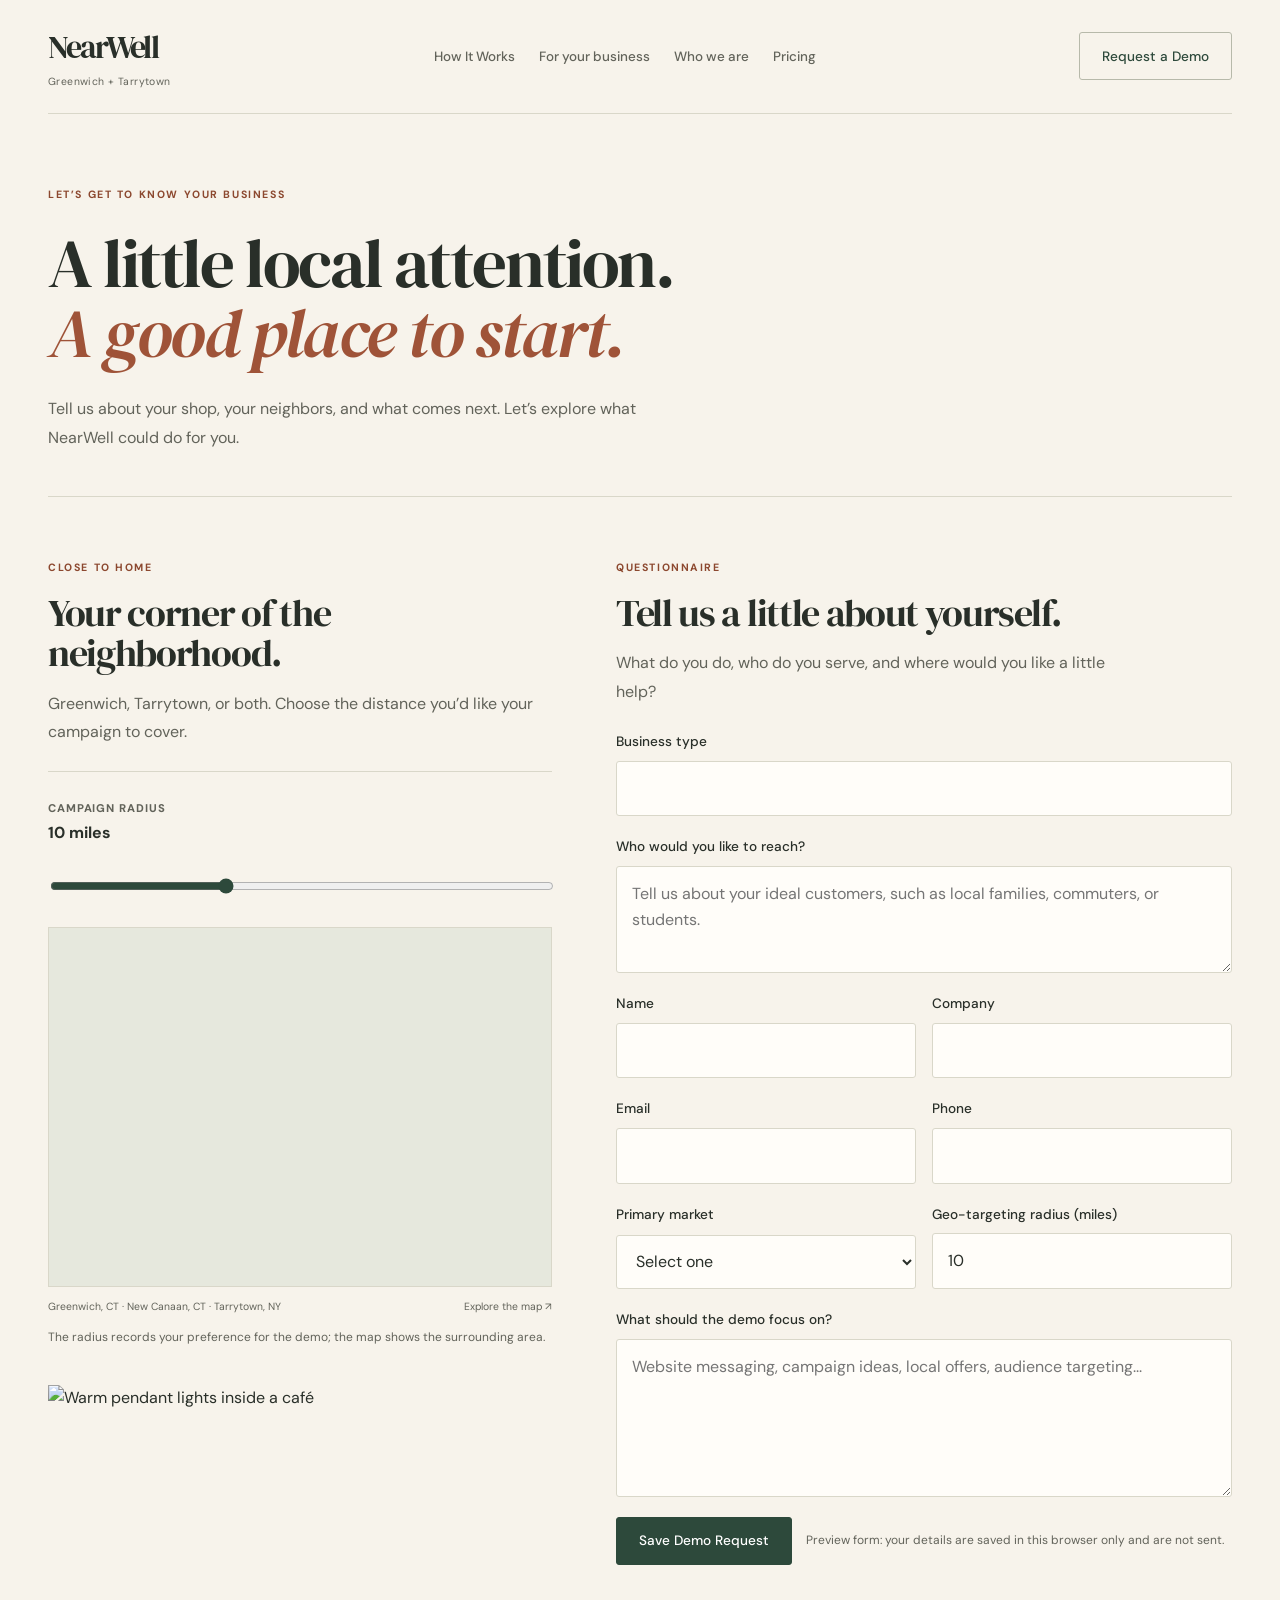
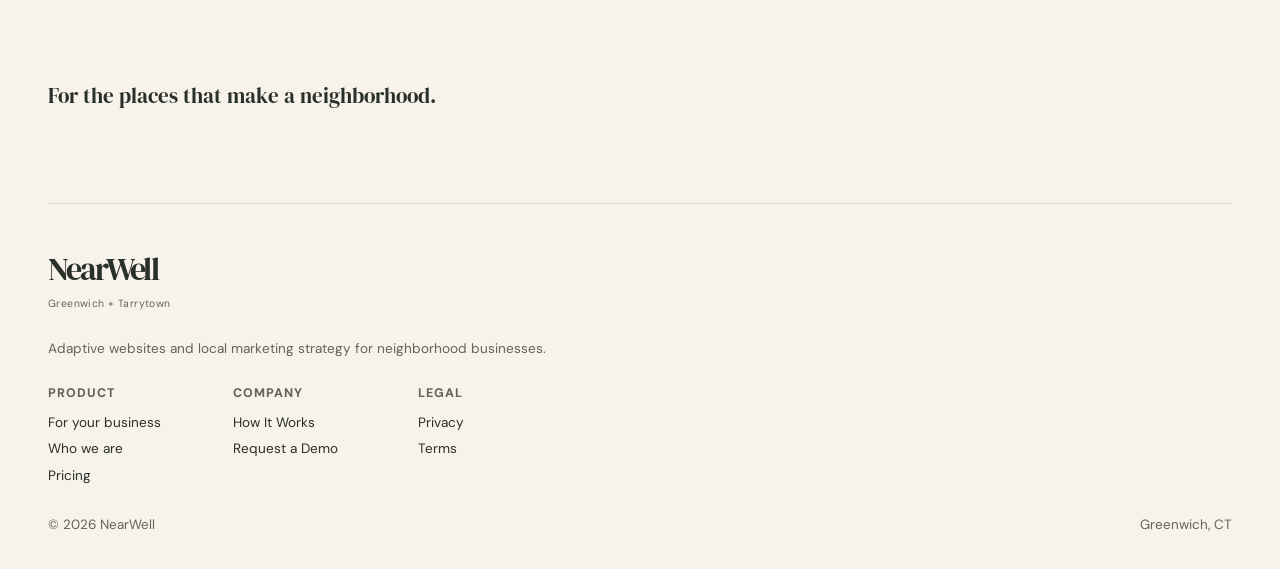
==== commit 422fcd87: "Restore Website 1 design and publish matching Daniel bio" ====
--- a/demo.html
+++ b/demo.html
@@ -1 +1,270 @@
-<!doctype html><html lang="en"><head><meta charset="utf-8"><meta name="viewport" content="width=device-width, initial-scale=1"><title>Start your next chapter — NearWell</title><meta name="description" content="Thoughtful websites and practical marketing for local businesses in Greenwich, New Canaan, and Tarrytown. Meet NearWell."><script src="script.js?v=97967c4d45bd" defer></script><link rel="stylesheet" href="site.css?v=2193fd459188"></head><body><a class="skip" href="#main">Skip to content</a><header class="header"><a class="brand" href="index.html" aria-label="NearWell home">nearwell</a><button class="menu-toggle" aria-expanded="false" aria-controls="navigation">Menu +</button><nav id="navigation" aria-label="Main navigation"><a href="index.html#ideas"><small>01</small> Idea lab</a><a href="index.html#approach"><small>02</small> The toolkit</a><a href="index.html#neighborhoods"><small>03</small> Our territory</a><a href="index.html#who"><small>04</small> The founder</a><a class="button small" href="demo.html">Start a project <span>↗</span></a></nav></header><main id="main" class="wrap planner-page"><div class="planner-intro"><a class="text-link" href="index.html">← Back to the neighborhood</a><span class="eyebrow">THE NEXT CHAPTER STARTS HERE</span><h1>Make your<br><em>next move.</em></h1><p>A few good questions to turn “we should do something” into a place to start.</p><div class="planner-note"><span>✳</span><p>Nothing has to be figured out.<br>That’s what this is for.</p></div><p class="preview-note">This preview creates a project brief you can download. Your answers stay in this browser and aren’t sent to Danny.</p></div><div class="planner-card"><div class="step-meta"><span id="step-caption">01 / YOUR BUSINESS</span><span id="step-count">1 of 3</span></div><div class="progress"><span id="progress-fill"></span></div><noscript><p>This planner needs JavaScript to move between steps and create a brief. Please enable JavaScript to use it.</p></noscript><form id="project-form"><section class="form-step" data-step="0"><h2>First, a little introduction.</h2><label>Your business name<input name="business" required autocomplete="organization" placeholder="The name above your door"></label><label>What kind of business do you run?<input name="businessType" required placeholder="A café, salon, shop, studio…"></label><label>Where are you based?<input name="town" required placeholder="Your town or neighborhood"></label><label>Website, if you have one<input name="website" type="text" placeholder="yourbusiness.com" inputmode="url"></label></section><section class="form-step" data-step="1" hidden><h2>What’s your next chapter?</h2><label>What would you like help with?<select name="goal" required><option value="">Choose a starting point</option><option>A new or better website</option><option>Reaching more local customers</option><option>Content and campaign ideas</option><option>I’m not sure yet</option></select></label><label>Who would you like to reach?<textarea name="audience" rows="3" required placeholder="Tell me about the people you’d love to welcome."></textarea></label><label>Anything else I should know?<textarea name="notes" rows="3" placeholder="Your big idea, your biggest challenge, or what makes your business yours."></textarea></label><label>Budget in mind? (optional)<input name="budget" placeholder="A range is helpful. ‘Not sure’ is okay, too."></label></section><section class="form-step" data-step="2" hidden><h2>Put a name to the idea.</h2><label>Your name<input name="name" required autocomplete="name"></label><label>Email<input name="email" type="email" required autocomplete="email"></label><p class="form-help">These details will appear in your brief. Nothing is submitted or sent from this preview.</p><div class="brief-summary"><span class="eyebrow">YOUR STARTING POINT</span><p id="brief-summary"></p></div></section><div class="form-buttons"><button type="button" class="back-button" id="back-step" hidden>← Back</button><button type="button" class="button" id="next-step">Keep going ↗</button><button type="submit" class="button" id="finish" hidden>Create my brief ↗</button></div><p id="form-status" role="status"></p></form><section id="complete" hidden><span class="success-mark">✓</span><h2>A little clarity.<br>A good beginning.</h2><p>Your project brief is ready. Download it to keep a copy. It hasn’t been sent to anyone.</p><button class="button" id="download-brief">Download your brief ↓</button><button class="text-link" id="edit-brief">Go back and edit</button></section></div></main><footer><div class="footer-top"><a class="brand" href="index.html">nearwell</a><p>Good business. Great neighbors.</p><a href="demo.html">Start your project ↗</a></div><div class="footer-bottom"><span>© 2026 NearWell</span><span>Greenwich · New Canaan · Tarrytown</span><a href="index.html#who">Made with local ambition.</a></div></footer></body></html>+<!DOCTYPE html>
+<html lang="en">
+<head>
+  <meta charset="UTF-8" />
+  <meta name="viewport" content="width=device-width, initial-scale=1.0" />
+  <title>Request a NearWell Demo | Greenwich and Tarrytown</title>
+  <meta
+    name="description"
+    content="Request a NearWell demo and explore geo-targeted local marketing ideas for Greenwich and Tarrytown businesses."
+  />
+  <link rel="canonical" href="https://dannyyavo.com/nearwell/demo" />
+  <meta property="og:title" content="Request a NearWell Demo" />
+  <meta
+    property="og:description"
+    content="See how NearWell can tailor campaigns, offers, and adaptive website messaging for your business."
+  />
+  <meta property="og:type" content="website" />
+  <meta property="og:url" content="https://dannyyavo.com/nearwell/demo" />
+  <meta name="twitter:card" content="summary_large_image" />
+  <link rel="preconnect" href="https://fonts.googleapis.com" />
+  <link rel="preconnect" href="https://fonts.gstatic.com" crossorigin />
+  <link
+    href="https://fonts.googleapis.com/css2?family=DM+Sans:wght@400;500;700;800&family=DM+Serif+Display:ital@0;1&display=swap"
+    rel="stylesheet"
+  />
+  <link rel="stylesheet" href="styles.css?v=005cd593ef3d" />
+  <link rel="stylesheet" href="theme.css?v=019ff571faa8" />
+  <script type="application/ld+json">
+    {
+      "@context": "https://schema.org",
+      "@type": "WebPage",
+      "@id": "https://dannyyavo.com/nearwell/demo#webpage",
+      "url": "https://dannyyavo.com/nearwell/demo",
+      "name": "NearWell Demo Request",
+      "about": {
+        "@id": "https://dannyyavo.com/nearwell/#organization"
+      }
+    }
+  </script>
+</head>
+<body data-page="demo">
+  <header class="site-header">
+    <a class="brand" href="nearwell.html" aria-label="NearWell home">
+      <span class="brand-mark">N</span>
+      <span class="brand-text">
+        <strong>NearWell</strong>
+        <small>Greenwich + Tarrytown</small>
+      </span>
+    </a>
+
+    <button class="menu-toggle" type="button" aria-label="Toggle navigation" aria-expanded="false" aria-controls="mobileNav">
+      <span></span><span></span><span></span>
+    </button>
+
+    <nav class="main-nav">
+      <a href="nearwell.html#how-it-works">How It Works</a>
+      <a href="nearwell.html#features">For your business</a>
+      <a href="nearwell.html#who">Who we are</a>
+      <a href="nearwell.html#pricing">Pricing</a>
+    </nav>
+
+    <a class="button button-outline" href="demo.html">Request a Demo</a>
+  </header>
+
+  <div class="mobile-nav" id="mobileNav" hidden>
+    <a href="nearwell.html#how-it-works">How It Works</a>
+    <a href="nearwell.html#features">For your business</a>
+      <a href="nearwell.html#who">Who we are</a>
+    <a href="nearwell.html#pricing">Pricing</a>
+    <a href="demo.html">Request a Demo</a>
+  </div>
+
+  <main>
+    <section class="section demo-hero">
+      <span class="eyebrow">Let’s get to know your business</span>
+      <h1>A little local attention.<br><em>A good place to start.</em></h1>
+      <p class="lead">
+        Tell us about your shop, your neighbors, and what comes next. Let’s explore what NearWell could do for you.
+      </p>
+    </section>
+
+    <section class="section demo-grid">
+      <article class="geo-card">
+        <div class="section-heading section-heading-tight">
+          <span class="eyebrow">Close to home</span>
+          <h2>Your corner of the neighborhood.</h2>
+          <p>Greenwich, Tarrytown, or both. Choose the distance you’d like your campaign to cover.</p>
+        </div>
+
+        <div class="radius-meter">
+          <div>
+            <span class="mini-label">Campaign radius</span>
+            <strong id="radiusValue">10 miles</strong>
+          </div>
+
+        </div>
+
+        <input id="radiusSlider" type="range" min="5" max="20" value="10" aria-label="Geo targeting radius" />
+
+        <div class="real-map"><iframe title="Interactive map of Greenwich, New Canaan, and Tarrytown" src="map.html" loading="lazy"></iframe><div class="map-caption"><span>Greenwich, CT · New Canaan, CT · Tarrytown, NY</span><a href="https://www.openstreetmap.org/#map=11/41.06/-73.745" target="_blank" rel="noopener">Explore the map ↗</a></div></div>
+        <p class="radius-help">The radius records your preference for the demo; the map shows the surrounding area.</p>
+        <figure class="demo-photo"><img src="https://images.unsplash.com/photo-1501339847302-ac426a4a7cbb?auto=format&amp;fit=crop&amp;w=900&amp;q=85" alt="Warm pendant lights inside a café" loading="lazy" width="900" height="600"><figcaption>For the places that make a neighborhood.</figcaption></figure>
+      </article>
+
+      <article class="form-card">
+        <div class="section-heading section-heading-tight">
+          <span class="eyebrow">Questionnaire</span>
+          <h2>Tell us a little about yourself.</h2>
+          <p>What do you do, who do you serve, and where would you like a little help?</p>
+        </div>
+
+        <form class="capture-form" id="demoRequestForm" data-form-kind="main">
+          <input type="hidden" name="formTitle" value="Demo Request Form" />
+
+          <div class="form-grid">
+            <label class="full-width">
+              <span>Business type</span>
+              <input id="businessTypeInput" name="businessType" type="text" autocomplete="off" required />
+              <div class="suggestions" id="businessSuggestions" hidden></div>
+            </label>
+
+            <label class="full-width" for="demographicsInput">
+              <span>Who would you like to reach?</span>
+              <textarea name="demographics" id="demographicsInput" rows="3" placeholder="Tell us about your ideal customers, such as local families, commuters, or students."></textarea>
+            </label>
+
+            <label>
+              <span>Name</span>
+              <input name="name" type="text" required />
+            </label>
+            <label>
+              <span>Company</span>
+              <input name="company" type="text" required />
+            </label>
+            <label>
+              <span>Email</span>
+              <input name="email" type="email" required />
+            </label>
+            <label>
+              <span>Phone</span>
+              <input name="phone" type="tel" />
+            </label>
+            <label>
+              <span>Primary market</span>
+              <select name="market" required>
+                <option value="">Select one</option>
+                <option>Greenwich, CT</option>
+                <option>Tarrytown, NY</option>
+                <option>Both markets</option>
+              </select>
+            </label>
+            <label>
+              <span>Geo-targeting radius (miles)</span>
+              <input id="radiusMirror" name="radius" type="text" value="10" readonly />
+            </label>
+            <label class="full-width">
+              <span>What should the demo focus on?</span>
+              <textarea name="message" rows="5" placeholder="Website messaging, campaign ideas, local offers, audience targeting..."></textarea>
+            </label>
+          </div>
+
+          <div class="form-actions">
+            <button class="button" type="submit">Save Demo Request</button>
+            <p class="form-status" aria-live="polite">Preview form: your details are saved in this browser only and are not sent.</p>
+          </div>
+        </form>
+      </article>
+    </section>
+  </main>
+
+  <footer class="site-footer">
+    <div>
+      <a class="brand brand-footer" href="nearwell.html">
+        <span class="brand-mark">N</span>
+        <span class="brand-text">
+          <strong>NearWell</strong>
+          <small>Greenwich + Tarrytown</small>
+        </span>
+      </a>
+      <p>Adaptive websites and local marketing strategy for neighborhood businesses.</p>
+    </div>
+
+    <div class="footer-links">
+      <div>
+        <span>Product</span>
+        <a href="nearwell.html#features">For your business</a>
+      <a href="nearwell.html#who">Who we are</a>
+        <a href="nearwell.html#pricing">Pricing</a>
+      </div>
+      <div>
+        <span>Company</span>
+        <a href="nearwell.html#how-it-works">How It Works</a>
+        <a href="demo.html">Request a Demo</a>
+      </div>
+      <div>
+        <span>Legal</span>
+        <a href="#">Privacy</a>
+        <a href="#">Terms</a>
+      </div>
+    </div>
+
+    <div class="footer-bottom">
+      <span>&copy; 2026 NearWell</span>
+      <span>Greenwich, CT</span>
+    </div>
+  </footer>
+
+  <div class="lead-modal" id="leadModal" aria-hidden="true">
+    <div class="lead-modal__backdrop"></div>
+    <div class="lead-modal__panel" role="dialog" aria-modal="true" aria-labelledby="leadModalTitle">
+      <button class="modal-close" type="button" aria-label="Close popup">&times;</button>
+      <span class="eyebrow">Quick Start</span>
+      <h2 id="leadModalTitle">Get the common questionnaire started.</h2>
+      <p>Answer a few essentials now and continue the full demo request when you are ready.</p>
+
+      <form class="capture-form" data-form-kind="popup">
+        <input type="hidden" name="formTitle" value="5 Second Lead Popup" />
+        <div class="form-grid compact-form">
+          <label>
+            <span>Name</span>
+            <input name="name" type="text" required />
+          </label>
+          <label>
+            <span>Email</span>
+            <input name="email" type="email" required />
+          </label>
+          <label>
+            <span>Company</span>
+            <input name="company" type="text" required />
+          </label>
+          <label>
+            <span>Business type</span>
+            <input name="businessType" type="text" list="businessTypeList" required />
+          </label>
+          <label>
+            <span>Phone</span>
+            <input name="phone" type="tel" />
+          </label>
+          <label>
+            <span>Primary market</span>
+            <select name="market" required>
+              <option value="">Select one</option>
+              <option>Greenwich, CT</option>
+              <option>Tarrytown, NY</option>
+              <option>Both markets</option>
+            </select>
+          </label>
+        </div>
+        <label>
+          <span>Top goal</span>
+          <textarea name="message" rows="3" placeholder="Lead generation, promotions, messaging, geography..."></textarea>
+        </label>
+        <button class="button" type="submit">Save My Demo Request</button>
+        <p class="form-status" aria-live="polite"></p>
+      </form>
+    </div>
+  </div>
+
+  <datalist id="businessTypeList">
+    <option value="Coffee shop"></option>
+    <option value="Restaurant"></option>
+    <option value="Fitness studio"></option>
+    <option value="Retail boutique"></option>
+    <option value="Dental practice"></option>
+    <option value="Home services business"></option>
+  </datalist>
+
+  <script src="script.js?v=c63818bdfb23"></script>
+</body>
+</html>
--- a/styles.css
+++ b/styles.css
@@ -0,0 +1,1007 @@
+:root {
+  --green: #1a3d2b;
+  --green-deep: #10291d;
+  --teal: #1a3d3d;
+  --mint: #a8c5b5;
+  --mint-soft: #d8e6dd;
+  --cream: #faf7f2;
+  --paper: #fffdf9;
+  --text: #1d2721;
+  --text-soft: #536258;
+  --line: rgba(26, 61, 43, 0.12);
+  --shadow: 0 22px 70px rgba(15, 40, 29, 0.14);
+  --radius-lg: 30px;
+  --radius-md: 22px;
+  --radius-sm: 14px;
+}
+
+* {
+  box-sizing: border-box;
+}
+
+html {
+  scroll-behavior: smooth;
+}
+
+body {
+  margin: 0;
+  background:
+    radial-gradient(circle at top left, rgba(168, 197, 181, 0.3), transparent 28%),
+    linear-gradient(180deg, #fcfaf5 0%, var(--cream) 100%);
+  color: var(--text);
+  font-family: "DM Sans", sans-serif;
+  line-height: 1.6;
+}
+
+body.modal-open {
+  overflow: hidden;
+}
+
+a {
+  color: inherit;
+  text-decoration: none;
+}
+
+button,
+input,
+select,
+textarea {
+  font: inherit;
+}
+
+.site-header,
+.section,
+.site-footer {
+  width: min(1180px, calc(100% - 36px));
+  margin-inline: auto;
+}
+
+.site-header {
+  position: sticky;
+  top: 14px;
+  z-index: 30;
+  margin-top: 14px;
+  padding: 14px 18px;
+  display: flex;
+  align-items: center;
+  justify-content: space-between;
+  border: 1px solid rgba(255, 255, 255, 0.45);
+  border-radius: 22px;
+  background: rgba(255, 253, 249, 0.82);
+  backdrop-filter: blur(16px);
+  box-shadow: 0 10px 30px rgba(12, 26, 19, 0.05);
+}
+
+.brand {
+  display: inline-flex;
+  align-items: center;
+  gap: 12px;
+}
+
+.brand-mark {
+  width: 40px;
+  height: 40px;
+  display: grid;
+  place-items: center;
+  border-radius: 13px;
+  background: linear-gradient(135deg, var(--green), var(--teal));
+  color: white;
+  font-family: "DM Serif Display", serif;
+  font-size: 1.3rem;
+}
+
+.brand-text {
+  display: flex;
+  flex-direction: column;
+  gap: 1px;
+}
+
+.brand-text strong {
+  font-size: 1rem;
+}
+
+.brand-text small {
+  color: var(--text-soft);
+  font-size: 0.77rem;
+}
+
+.main-nav,
+.footer-links,
+.hero-actions,
+.cta-side,
+.tab-row,
+.detail-grid,
+.form-actions,
+.radius-meter {
+  display: flex;
+}
+
+.main-nav {
+  gap: 28px;
+  font-weight: 700;
+  color: var(--text-soft);
+}
+
+.main-nav a:hover,
+.mobile-nav a:hover {
+  color: var(--green);
+}
+
+.menu-toggle {
+  display: none;
+  width: 44px;
+  height: 44px;
+  padding: 0;
+  border: 1px solid var(--line);
+  border-radius: 12px;
+  background: white;
+}
+
+.menu-toggle span {
+  display: block;
+  width: 18px;
+  height: 2px;
+  margin: 4px auto;
+  background: var(--green);
+}
+
+.mobile-nav {
+  width: min(1180px, calc(100% - 36px));
+  margin: 10px auto 0;
+  padding: 16px;
+  border: 1px solid var(--line);
+  border-radius: 20px;
+  background: white;
+  box-shadow: var(--shadow);
+}
+
+.mobile-nav a {
+  display: block;
+  padding: 9px 0;
+  font-weight: 700;
+}
+
+.section {
+  padding: 88px 0;
+}
+
+.hero {
+  display: grid;
+  grid-template-columns: 1.02fr 0.98fr;
+  gap: 48px;
+  align-items: center;
+  min-height: 86vh;
+}
+
+.hero-copy,
+.hero-art,
+.editorial-grid,
+.bento-grid,
+.dashboard-layout,
+.pricing-grid,
+.demo-grid,
+.form-grid,
+.chip-grid {
+  display: grid;
+}
+
+.eyebrow,
+.mini-label,
+.badge {
+  display: inline-flex;
+  align-items: center;
+  width: fit-content;
+  border-radius: 999px;
+  font-weight: 800;
+  text-transform: uppercase;
+  letter-spacing: 0.08em;
+}
+
+.eyebrow {
+  margin-bottom: 18px;
+  padding: 7px 12px;
+  background: rgba(168, 197, 181, 0.24);
+  color: var(--green);
+  font-size: 0.72rem;
+}
+
+.mini-label {
+  color: var(--text-soft);
+  font-size: 0.7rem;
+}
+
+h1,
+h2,
+h3 {
+  margin: 0;
+  font-family: "DM Serif Display", serif;
+  line-height: 1.02;
+  letter-spacing: -0.03em;
+}
+
+h1 {
+  max-width: 11ch;
+  font-size: clamp(3.6rem, 6vw, 6.3rem);
+}
+
+h2 {
+  max-width: 12ch;
+  font-size: clamp(2.4rem, 4vw, 4.1rem);
+}
+
+h3 {
+  font-size: 1.6rem;
+}
+
+.lead,
+.section-heading p,
+.editorial-card p,
+.feature-panel p,
+.copy-panel p,
+.site-footer p {
+  color: var(--text-soft);
+}
+
+.lead {
+  max-width: 42rem;
+  margin: 24px 0 0;
+  font-size: 1.12rem;
+}
+
+.hero-actions {
+  gap: 16px;
+  align-items: center;
+  margin-top: 30px;
+  flex-wrap: wrap;
+}
+
+.button,
+.text-link,
+.button-ghost,
+.button-light,
+.button-outline-light {
+  transition: transform 0.2s ease, box-shadow 0.2s ease, background 0.2s ease;
+}
+
+.button,
+.button-ghost,
+.button-light,
+.button-outline,
+.button-outline-light {
+  display: inline-flex;
+  align-items: center;
+  justify-content: center;
+  min-height: 52px;
+  padding: 0 22px;
+  border-radius: var(--radius-sm);
+  border: 1px solid var(--green);
+  font-weight: 800;
+  cursor: pointer;
+}
+
+.button {
+  background: var(--green);
+  color: white;
+}
+
+.button-outline,
+.button-ghost {
+  background: transparent;
+  color: var(--green);
+}
+
+.button-light {
+  background: white;
+  border-color: white;
+  color: var(--green);
+}
+
+.button-outline-light {
+  background: transparent;
+  border-color: rgba(255, 255, 255, 0.28);
+  color: white;
+}
+
+.button:hover,
+.button-ghost:hover,
+.button-light:hover,
+.button-outline:hover,
+.button-outline-light:hover {
+  transform: translateY(-2px);
+  box-shadow: 0 14px 30px rgba(17, 46, 33, 0.12);
+}
+
+.text-link {
+  font-weight: 800;
+  color: var(--green);
+}
+
+.trust-bar {
+  margin-top: 38px;
+  display: grid;
+  grid-template-columns: repeat(3, 1fr);
+  gap: 14px;
+}
+
+.trust-bar article,
+.hero-card,
+.editorial-card,
+.feature-panel,
+.dashboard-shell,
+.price-card,
+.geo-card,
+.form-card {
+  border: 1px solid var(--line);
+  border-radius: var(--radius-lg);
+  background: rgba(255, 255, 255, 0.84);
+  box-shadow: var(--shadow);
+}
+
+.trust-bar article {
+  padding: 18px;
+}
+
+.trust-bar strong,
+.detail-grid strong,
+.price strong,
+.radius-meter strong {
+  display: block;
+}
+
+.trust-bar span {
+  display: block;
+  margin-top: 6px;
+  color: var(--text-soft);
+  font-size: 0.87rem;
+}
+
+.hero-art {
+  gap: 18px;
+}
+
+.hero-card {
+  padding: 22px;
+}
+
+.map-header {
+  margin-bottom: 14px;
+  display: flex;
+  justify-content: space-between;
+  color: var(--text-soft);
+  font-size: 0.82rem;
+}
+
+.market-map,
+.geo-map {
+  width: 100%;
+  height: auto;
+  display: block;
+}
+
+.pin-label text,
+.geo-label {
+  fill: #eff5f0;
+  font-size: 12px;
+  font-family: "DM Sans", sans-serif;
+}
+
+.pulse {
+  fill: rgba(168, 197, 181, 0.25);
+  animation: pulse 2.6s infinite;
+}
+
+.pulse-tarrytown {
+  animation-delay: 0.9s;
+}
+
+.stats-card h2 {
+  margin-top: 8px;
+  max-width: none;
+  font-size: clamp(2rem, 3vw, 2.8rem);
+}
+
+.stats-grid {
+  margin-top: 20px;
+  display: grid;
+  gap: 12px;
+}
+
+.stats-grid article {
+  padding: 16px;
+  border-radius: 18px;
+  background: var(--cream);
+}
+
+.stats-grid span,
+.detail-grid span,
+.price span,
+.footer-links span,
+.radius-meter span,
+.form-status {
+  color: var(--text-soft);
+}
+
+.section-heading {
+  margin-bottom: 34px;
+}
+
+.section-heading-tight {
+  margin-bottom: 24px;
+}
+
+.editorial-grid {
+  grid-template-columns: repeat(2, 1fr);
+  gap: 18px;
+}
+
+.editorial-card {
+  min-height: 235px;
+  padding: 26px;
+}
+
+.step-badge {
+  display: inline-grid;
+  place-items: center;
+  width: 54px;
+  height: 54px;
+  border-radius: 16px;
+  background: var(--mint-soft);
+  color: var(--green);
+  font-family: "DM Serif Display", serif;
+  font-size: 1.1rem;
+}
+
+.editorial-card h3 {
+  margin-top: 48px;
+}
+
+.bento-grid {
+  grid-template-columns: repeat(3, 1fr);
+  gap: 18px;
+}
+
+.feature-panel {
+  min-height: 280px;
+  padding: 24px;
+}
+
+.feature-panel-large {
+  grid-column: span 2;
+  background:
+    linear-gradient(135deg, rgba(16, 41, 29, 0.96), rgba(26, 61, 61, 0.95)),
+    var(--green);
+  color: white;
+}
+
+.feature-panel-large p,
+.feature-panel-large .mini-label {
+  color: rgba(255, 255, 255, 0.76);
+}
+
+.icon-circle {
+  width: 48px;
+  height: 48px;
+  display: grid;
+  place-items: center;
+  border-radius: 15px;
+  background: var(--mint-soft);
+  color: var(--green);
+}
+
+.icon-circle svg {
+  width: 22px;
+  height: 22px;
+}
+
+.demo-showcase {
+  padding-top: 40px;
+}
+
+.dashboard-shell {
+  overflow: hidden;
+  background: rgba(255, 255, 255, 0.74);
+}
+
+.tab-row {
+  gap: 10px;
+  padding: 18px;
+  border-bottom: 1px solid var(--line);
+  flex-wrap: wrap;
+}
+
+.audience-tab {
+  padding: 12px 16px;
+  border: 1px solid var(--line);
+  border-radius: 999px;
+  background: white;
+  color: var(--text-soft);
+  font-weight: 800;
+  cursor: pointer;
+}
+
+.audience-tab.is-active {
+  border-color: var(--green);
+  background: var(--mint-soft);
+  color: var(--green);
+}
+
+.dashboard-layout {
+  grid-template-columns: 1fr 0.95fr;
+}
+
+.copy-panel,
+.preview-panel {
+  padding: 32px;
+}
+
+.copy-panel {
+  border-right: 1px solid var(--line);
+}
+
+.detail-grid {
+  gap: 14px;
+  margin-top: 30px;
+  flex-wrap: wrap;
+}
+
+.detail-grid article {
+  flex: 1 1 220px;
+  padding: 18px;
+  border-radius: 18px;
+  background: var(--cream);
+}
+
+.preview-panel {
+  display: grid;
+  align-content: center;
+  gap: 16px;
+  background:
+    radial-gradient(circle at top right, rgba(168, 197, 181, 0.32), transparent 34%),
+    linear-gradient(180deg, #f7f3eb 0%, #f0ece5 100%);
+}
+
+.preview-card,
+.insight-note {
+  padding: 24px;
+  border-radius: 24px;
+}
+
+.preview-card {
+  background: rgba(255, 255, 255, 0.9);
+}
+
+.preview-kicker {
+  color: var(--green);
+  font-size: 0.75rem;
+  font-weight: 800;
+  letter-spacing: 0.08em;
+  text-transform: uppercase;
+}
+
+.preview-card strong {
+  display: block;
+  margin-top: 12px;
+  font-family: "DM Serif Display", serif;
+  font-size: 2rem;
+  line-height: 1.06;
+}
+
+.preview-card p {
+  margin: 14px 0 0;
+  color: var(--text-soft);
+}
+
+.insight-note {
+  background: linear-gradient(135deg, var(--green), var(--teal));
+  color: white;
+}
+
+.pricing-grid {
+  grid-template-columns: repeat(3, 1fr);
+  gap: 18px;
+}
+
+.price-card {
+  position: relative;
+  padding: 26px;
+}
+
+.price-card:hover {
+  transform: translateY(-6px);
+}
+
+.price-card-featured {
+  background: linear-gradient(160deg, var(--green), var(--teal));
+  color: white;
+}
+
+.price-card-featured p,
+.price-card-featured li,
+.price-card-featured .plan-name,
+.price-card-featured .price span {
+  color: rgba(255, 255, 255, 0.84);
+}
+
+.badge {
+  margin-bottom: 18px;
+  padding: 6px 10px;
+  background: rgba(255, 255, 255, 0.16);
+  color: white;
+  font-size: 0.68rem;
+}
+
+.plan-name {
+  color: var(--green);
+  font-weight: 800;
+}
+
+.price {
+  margin-top: 12px;
+  display: flex;
+  align-items: baseline;
+  gap: 6px;
+}
+
+.price strong {
+  font-size: 3.1rem;
+  font-family: "DM Serif Display", serif;
+}
+
+.price-card ul {
+  margin: 24px 0;
+  padding: 0;
+  list-style: none;
+}
+
+.price-card li {
+  margin: 12px 0;
+  padding-left: 24px;
+  position: relative;
+}
+
+.price-card li::before {
+  content: "✓";
+  position: absolute;
+  left: 0;
+  color: var(--green);
+  font-weight: 900;
+}
+
+.price-card-featured li::before {
+  color: white;
+}
+
+.final-cta {
+  margin-bottom: 86px;
+  padding: 42px;
+  display: grid;
+  grid-template-columns: 1.1fr 0.9fr;
+  gap: 32px;
+  align-items: center;
+  border-radius: 34px;
+  background:
+    radial-gradient(circle at top right, rgba(168, 197, 181, 0.24), transparent 32%),
+    linear-gradient(135deg, var(--green), var(--teal));
+  color: white;
+}
+
+.final-cta p {
+  max-width: 40rem;
+  color: rgba(255, 255, 255, 0.74);
+}
+
+.cta-side {
+  gap: 12px;
+  justify-content: flex-end;
+  flex-wrap: wrap;
+}
+
+.site-footer {
+  padding: 24px 0 34px;
+  border-top: 1px solid var(--line);
+}
+
+.brand-footer {
+  margin-bottom: 12px;
+}
+
+.footer-links {
+  margin-top: 24px;
+  gap: 48px;
+  flex-wrap: wrap;
+}
+
+.footer-links div {
+  min-width: 120px;
+}
+
+.footer-links span {
+  display: block;
+  margin-bottom: 8px;
+  font-size: 0.78rem;
+  font-weight: 800;
+  text-transform: uppercase;
+  letter-spacing: 0.08em;
+}
+
+.footer-links a {
+  display: block;
+  margin: 5px 0;
+}
+
+.footer-bottom {
+  margin-top: 22px;
+  display: flex;
+  justify-content: space-between;
+  color: var(--text-soft);
+  font-size: 0.84rem;
+}
+
+.demo-hero {
+  padding-bottom: 28px;
+}
+
+.demo-grid {
+  grid-template-columns: 1fr 1fr;
+  gap: 20px;
+  align-items: start;
+}
+
+.geo-card,
+.form-card {
+  padding: 28px;
+}
+
+.radius-meter {
+  justify-content: space-between;
+  gap: 16px;
+  margin-bottom: 16px;
+  flex-wrap: wrap;
+}
+
+input[type="range"] {
+  width: 100%;
+  margin-bottom: 18px;
+  accent-color: var(--green);
+}
+
+.geo-dot {
+  transition: opacity 0.25s ease, transform 0.25s ease;
+}
+
+.geo-dot text {
+  fill: white;
+  font-size: 10px;
+}
+
+.geo-dot circle:first-child {
+  fill: #f8fbf8;
+}
+
+.geo-dot.is-dim {
+  opacity: 0.22;
+}
+
+.form-grid {
+  grid-template-columns: repeat(2, 1fr);
+  gap: 16px;
+}
+
+.compact-form {
+  grid-template-columns: repeat(2, 1fr);
+}
+
+.full-width {
+  grid-column: 1 / -1;
+}
+
+label,
+.chip-field {
+  display: grid;
+  gap: 8px;
+}
+
+label span,
+.chip-field legend {
+  font-weight: 700;
+}
+
+input,
+select,
+textarea {
+  width: 100%;
+  padding: 14px 15px;
+  border: 1px solid var(--line);
+  border-radius: 14px;
+  background: white;
+  color: var(--text);
+}
+
+input:focus,
+select:focus,
+textarea:focus {
+  outline: 2px solid rgba(168, 197, 181, 0.5);
+  border-color: var(--mint);
+}
+
+.suggestions {
+  padding: 8px;
+  border: 1px solid var(--line);
+  border-radius: 16px;
+  background: white;
+  box-shadow: var(--shadow);
+}
+
+.suggestion-button {
+  width: 100%;
+  padding: 10px 12px;
+  border: 0;
+  border-radius: 10px;
+  background: transparent;
+  text-align: left;
+}
+
+.suggestion-button:hover {
+  background: var(--cream);
+}
+
+.chip-field {
+  padding: 0;
+  border: 0;
+}
+
+.chip-grid {
+  grid-template-columns: repeat(2, minmax(0, 1fr));
+  gap: 10px;
+}
+
+.chip {
+  padding: 12px 14px;
+  border: 1px solid var(--line);
+  border-radius: 999px;
+  background: white;
+  color: var(--text-soft);
+  font-weight: 700;
+  text-align: center;
+  cursor: pointer;
+}
+
+.chip.is-selected {
+  border-color: var(--green);
+  background: var(--mint-soft);
+  color: var(--green);
+}
+
+.form-actions {
+  margin-top: 20px;
+  align-items: center;
+  gap: 14px;
+  flex-wrap: wrap;
+}
+
+.form-status {
+  margin: 0;
+  font-size: 0.95rem;
+}
+
+.lead-modal {
+  position: fixed;
+  inset: 0;
+  z-index: 50;
+  display: none;
+}
+
+.lead-modal.is-visible {
+  display: block;
+}
+
+.lead-modal__backdrop {
+  position: absolute;
+  inset: 0;
+  background: rgba(12, 20, 16, 0.55);
+}
+
+.lead-modal__panel {
+  position: relative;
+  width: min(760px, calc(100% - 32px));
+  max-height: calc(100vh - 40px);
+  margin: 20px auto;
+  overflow: auto;
+  padding: 28px;
+  border-radius: 28px;
+  background: var(--paper);
+  box-shadow: 0 35px 80px rgba(0, 0, 0, 0.24);
+}
+
+.modal-close {
+  position: absolute;
+  top: 14px;
+  right: 14px;
+  width: 42px;
+  height: 42px;
+  border: 1px solid var(--line);
+  border-radius: 50%;
+  background: white;
+  color: var(--green);
+  font-size: 1.5rem;
+  cursor: pointer;
+}
+
+@keyframes pulse {
+  0% { transform: scale(1); opacity: 0.8; }
+  50% { transform: scale(1.8); opacity: 0.15; }
+  100% { transform: scale(1); opacity: 0.8; }
+}
+
+@media (max-width: 1024px) {
+  .hero,
+  .dashboard-layout,
+  .demo-grid,
+  .final-cta {
+    grid-template-columns: 1fr;
+  }
+
+  .bento-grid,
+  .pricing-grid {
+    grid-template-columns: 1fr 1fr;
+  }
+
+  .feature-panel-large {
+    grid-column: span 2;
+  }
+
+  .copy-panel {
+    border-right: 0;
+    border-bottom: 1px solid var(--line);
+  }
+
+  .cta-side {
+    justify-content: flex-start;
+  }
+}
+
+@media (max-width: 780px) {
+  .main-nav,
+  .site-header > .button {
+    display: none;
+  }
+
+  .menu-toggle {
+    display: inline-block;
+  }
+
+  .hero,
+  .editorial-grid,
+  .bento-grid,
+  .pricing-grid,
+  .demo-grid,
+  .form-grid,
+  .compact-form,
+  .chip-grid,
+  .trust-bar {
+    grid-template-columns: 1fr;
+  }
+
+  .hero {
+    min-height: auto;
+    padding-top: 40px;
+  }
+
+  .feature-panel-large {
+    grid-column: auto;
+  }
+
+  .section,
+  .site-footer {
+    width: min(1180px, calc(100% - 24px));
+  }
+
+  .final-cta {
+    padding: 30px 24px;
+  }
+
+  .footer-bottom {
+    flex-direction: column;
+    gap: 8px;
+  }
+}
--- a/theme.css
+++ b/theme.css
@@ -0,0 +1,134 @@
+/* Shared editorial theme for the homepage and demo request page. */
+body:is([data-page="home"], [data-page="demo"]) { --green:#2d493b; --green-deep:#243a30; --cream:#f7f3eb; --paper:#f7f3eb; --text:#292f29; --text-soft:#62635a; --line:#d9d7c9; --shadow:none; --radius-lg:0; --radius-md:0; --radius-sm:3px; background:var(--cream); }
+body:is([data-page="home"], [data-page="demo"]) h1, body:is([data-page="home"], [data-page="demo"]) h2, body:is([data-page="home"], [data-page="demo"]) h3 {font-weight:400;letter-spacing:-.035em;}
+body:is([data-page="home"], [data-page="demo"]) h2 {max-width:none;font-size:clamp(2.6rem,4.3vw,4.2rem);line-height:1.07;}
+body:is([data-page="home"], [data-page="demo"]) .section, body:is([data-page="home"], [data-page="demo"]) .site-header, body:is([data-page="home"], [data-page="demo"]) .site-footer {width:min(1280px,calc(100% - 96px));}
+body:is([data-page="home"], [data-page="demo"]) .section {padding:90px 0;scroll-margin-top:100px;}
+body:is([data-page="home"], [data-page="demo"]) .site-header {top:0;margin-top:0;padding:22px 0;border:0;border-bottom:1px solid var(--line);border-radius:0;background:var(--cream);box-shadow:none;backdrop-filter:none;gap:24px;}
+body:is([data-page="home"], [data-page="demo"]) .brand-mark {display:none;}
+body:is([data-page="home"], [data-page="demo"]) .brand-text strong {font-family:"DM Serif Display",serif;font-size:2rem;font-weight:400;letter-spacing:-.06em;}
+body:is([data-page="home"], [data-page="demo"]) .brand-text small {font-size:.65rem;letter-spacing:.04em;}
+body:is([data-page="home"], [data-page="demo"]) .main-nav {gap:24px;font-size:.84rem;font-weight:500;}
+body:is([data-page="home"], [data-page="demo"]) .button {font-size:.85rem;font-weight:500;min-height:48px;padding:0 22px;gap:24px;}
+body:is([data-page="home"], [data-page="demo"]) .site-header>.button {border-color:#b7b9aa;}
+body:is([data-page="home"], [data-page="demo"]) .eyebrow {padding:0;background:none;border-radius:0;font-size:.66rem;letter-spacing:.15em;font-weight:700;color:#8c482f;margin-bottom:24px;}
+body:is([data-page="home"], [data-page="demo"]) .hero {grid-template-columns:1fr 1fr;gap:65px;min-height:0;padding:50px 0 64px;}
+body:is([data-page="home"], [data-page="demo"]) h1 {max-width:none;font-size:clamp(3.8rem,6.4vw,6.3rem);line-height:1.02;}
+body:is([data-page="home"], [data-page="demo"]) h1 em, .founder-title em {color:#9f5338;font-weight:400;}
+body:is([data-page="home"], [data-page="demo"]) .lead {font-size:1rem;max-width:405px;line-height:1.8;margin-top:26px;}
+.hero-photo {position:relative;margin:0;height:610px;}
+.hero-photo img {width:100%;height:100%;object-fit:cover;object-position:48% center;}
+.hero-photo figcaption {position:absolute;bottom:0;left:0;right:0;padding:65px 24px 22px;color:#fff;font-size:.8rem;background:linear-gradient(transparent,rgba(0,0,0,.6));}
+.photo-stamp {position:absolute;right:-18px;top:32px;width:126px;height:126px;border-radius:50%;background:#ecdcb5;color:#3c4837;display:flex;flex-direction:column;justify-content:center;text-align:center;line-height:1.35;font-size:.8rem;transform:rotate(10deg);}
+.photo-stamp em {font-family:"DM Serif Display",serif;font-size:1.35rem;}
+.hero-footnote {margin-top:45px;font-size:.7rem;color:var(--text-soft);display:flex;gap:20px;}
+.neighborhood-strip {border-block:1px solid var(--line);padding:24px 48px;display:flex;justify-content:space-around;align-items:center;gap:24px;font-size:.8rem;flex-wrap:wrap;}
+.neighborhood-strip span:first-child {font-family:"DM Serif Display",serif;font-size:1.2rem;}
+body:is([data-page="home"], [data-page="demo"]) .section-heading p {max-width:510px;font-size:1rem;line-height:1.8;}
+.business-grid {display:grid;grid-template-columns:repeat(3,minmax(0,1fr));gap:28px;margin-top:44px;}
+.business-story img {display:block;width:100%;height:340px;object-fit:cover;margin-bottom:26px;}
+.business-story:nth-child(2) {padding-top:44px;}
+.business-story .mini-label {font-size:.62rem;letter-spacing:.1em;color:#8c482f;}
+.business-story h3 {margin-top:13px;font-size:1.8rem;line-height:1.16;}
+.business-story p {font-size:.9rem;color:var(--text-soft);line-height:1.8;max-width:340px;}
+.image-note {font-size:.65rem;color:var(--text-soft);margin-top:30px;}
+body:is([data-page="home"], [data-page="demo"]) .process-section {display:grid;grid-template-columns:1fr 1fr;gap:80px;border-block:1px solid var(--line);}
+.process-list article {display:flex;gap:24px;border-bottom:1px solid var(--line);padding:28px 0;}
+.process-list article:first-child {padding-top:0;}
+.process-list article:last-child {border-bottom:0;}
+.process-list article>span {color:#9f5338;font-size:.75rem;padding-top:5px;}
+.process-list h3 {font-size:1.7rem;line-height:1.15;}
+.process-list p {font-size:.9rem;color:var(--text-soft);margin-bottom:0;}
+body:is([data-page="home"], [data-page="demo"]) .text-link {font-size:.85rem;font-weight:500;border-bottom:1px solid #8f9c8a;padding-bottom:5px;display:inline-block;}
+.neighborhood-section {display:grid;grid-template-columns:.8fr 1.2fr;gap:65px;align-items:center;}
+.town-links {display:flex;gap:18px;flex-wrap:wrap;margin-top:26px;font-size:.8rem;}
+.town-links a {border-bottom:1px solid #939b8d;padding-bottom:5px;}
+.real-map iframe {display:block;width:100%;height:360px;border:1px solid var(--line);background:#e6e8dd;}
+.map-caption {display:flex;justify-content:space-between;gap:14px;font-size:.65rem;margin-top:12px;color:var(--text-soft);}
+body:is([data-page="home"], [data-page="demo"]) .demo-showcase {border-top:1px solid var(--line);}
+body:is([data-page="home"], [data-page="demo"]) .dashboard-shell {background:#fdfbf6;border-radius:0;}
+body:is([data-page="home"], [data-page="demo"]) .audience-tab {border-radius:2px;font-size:.8rem;font-weight:500;}
+body:is([data-page="home"], [data-page="demo"]) .preview-panel {background:#e9e9dd;}
+body:is([data-page="home"], [data-page="demo"]) .preview-card, body:is([data-page="home"], [data-page="demo"]) .detail-grid article, body:is([data-page="home"], [data-page="demo"]) .insight-note {border-radius:2px;}
+body:is([data-page="home"], [data-page="demo"]) .insight-note {background:#2d493b;font-size:.85rem;}
+body:is([data-page="home"], [data-page="demo"]) .founder-section {display:grid;grid-template-columns:1fr 1fr;gap:80px;border-block:1px solid #c4c8b6;background:#e9ebdf;padding:66px;}
+.founder-copy {max-width:450px;}
+.founder-monogram {font-family:"DM Serif Display",serif;font-style:italic;font-size:2.5rem;color:#9f5338;display:block;margin-bottom:20px;}
+.founder-copy h3 {font-size:2rem;}
+.founder-role {font-size:.68rem;text-transform:uppercase;letter-spacing:.13em;display:block;margin:12px 0 25px;}
+.founder-copy p {font-size:.95rem;color:var(--text-soft);line-height:1.8;}
+body:is([data-page="home"], [data-page="demo"]) .pricing-grid {grid-template-columns:repeat(3,minmax(0,1fr));gap:0;}
+body:is([data-page="home"], [data-page="demo"]) .price-card {padding:32px;border-radius:0;background:transparent;display:flex;flex-direction:column;}
+body:is([data-page="home"], [data-page="demo"]) .price-card:hover {transform:none;}
+body:is([data-page="home"], [data-page="demo"]) .price-card-featured {background:#2d493b;}
+body:is([data-page="home"], [data-page="demo"]) .price-card .button {margin-top:auto;}
+body:is([data-page="home"], [data-page="demo"]) .price-card .badge {position:absolute;top:-14px;left:24px;border-radius:0;background:#eadbb7;color:#354536;font-size:.6rem;}
+body:is([data-page="home"], [data-page="demo"]) .price-card p, body:is([data-page="home"], [data-page="demo"]) .price-card li {font-size:.88rem;}
+body:is([data-page="home"], [data-page="demo"]) .final-cta {padding:60px;background:#2d493b;border-radius:0;grid-template-columns:1.3fr 1fr;}
+body:is([data-page="home"], [data-page="demo"]) .final-cta .eyebrow {color:#e5cca0;}
+body:is([data-page="home"], [data-page="demo"]) .final-cta h2 {font-size:clamp(2.5rem,4vw,3.7rem);}
+body:is([data-page="home"], [data-page="demo"]) .site-footer {padding-top:40px;}
+body:is([data-page="home"], [data-page="demo"]) .site-footer p {font-size:.85rem;}
+body:is([data-page="home"], [data-page="demo"]) .footer-links {gap:65px;font-size:.85rem;}
+a:focus-visible,button:focus-visible {outline:2px solid #a85739;outline-offset:5px;}
+@media(min-width:1500px) {.hero-photo {height:680px;}}
+@media(max-width:1050px) {
+ body:is([data-page="home"], [data-page="demo"]) .section,body:is([data-page="home"], [data-page="demo"]) .site-header,body:is([data-page="home"], [data-page="demo"]) .site-footer {width:calc(100% - 56px);}
+ body:is([data-page="home"], [data-page="demo"]) .hero {gap:35px;}
+ .hero-photo {height:530px;}
+ body:is([data-page="home"], [data-page="demo"]) h1 {font-size:4.1rem;}
+ body:is([data-page="home"], [data-page="demo"]) .main-nav {gap:16px;font-size:.75rem;}
+ .business-story img {height:260px;}
+ body:is([data-page="home"], [data-page="demo"]) .process-section,.neighborhood-section {gap:35px;}
+ body:is([data-page="home"], [data-page="demo"]) .founder-section {padding:42px;gap:40px;}
+ body:is([data-page="home"], [data-page="demo"]) .price-card {padding:25px;}
+ body:is([data-page="home"], [data-page="demo"]) .final-cta {grid-template-columns:1fr;}
+}
+@media(max-width:780px) {
+ body:is([data-page="home"], [data-page="demo"]) .section,body:is([data-page="home"], [data-page="demo"]) .site-header,body:is([data-page="home"], [data-page="demo"]) .site-footer {width:calc(100% - 40px);}
+ body:is([data-page="home"], [data-page="demo"]) .section {padding:58px 0;}
+ body:is([data-page="home"], [data-page="demo"]) .site-header {padding:14px 0;}
+ body:is([data-page="home"], [data-page="demo"]) .hero {grid-template-columns:1fr;padding-top:38px;gap:32px;}
+ body:is([data-page="home"], [data-page="demo"]) h1 {font-size:clamp(3.5rem,12vw,5rem);}
+ .hero-photo {height:460px;}
+ .photo-stamp {right:14px;top:20px;width:110px;height:110px;}
+ .hero-footnote {margin-top:25px;}
+ .neighborhood-strip {padding:22px 20px;justify-content:flex-start;gap:12px 24px;font-size:.7rem;}
+ .neighborhood-strip span:first-child {width:100%;}
+ .business-grid {grid-template-columns:1fr;gap:32px;}
+ .business-story:nth-child(2) {padding-top:0;}
+ .business-story img {height:350px;margin-bottom:22px;}
+ .business-story p {max-width:none;}
+ body:is([data-page="home"], [data-page="demo"]) .process-section,.neighborhood-section,body:is([data-page="home"], [data-page="demo"]) .founder-section {grid-template-columns:1fr;gap:28px;}
+ body:is([data-page="home"], [data-page="demo"]) .founder-section {padding:35px 25px;}
+ .real-map iframe {height:320px;}
+ body:is([data-page="home"], [data-page="demo"]) .pricing-grid {grid-template-columns:1fr;gap:26px;}
+ body:is([data-page="home"], [data-page="demo"]) .price-card {padding:28px;}
+ body:is([data-page="home"], [data-page="demo"]) .final-cta {padding:35px 25px;margin-bottom:50px;}
+ .copy-panel,.preview-panel {padding:24px;}
+ .map-caption {flex-wrap:wrap;}
+ body:is([data-page="home"], [data-page="demo"]) .mobile-nav {border-radius:0;}
+}
+@media(prefers-reduced-motion:reduce) {html {scroll-behavior:auto;}*,*::before,*::after {animation:none!important;transition:none!important;}}
+
+/* Demo request page */
+body[data-page="demo"] .demo-hero {padding:66px 0 44px;border-bottom:1px solid var(--line);}
+body[data-page="demo"] .demo-hero h1 {font-size:clamp(3rem,5.4vw,5.3rem);max-width:100%;}
+body[data-page="demo"] .demo-hero .lead {max-width:620px;}
+body[data-page="demo"] .demo-grid {padding-top:56px;grid-template-columns:minmax(0,.9fr) minmax(0,1.1fr);gap:64px;}
+body[data-page="demo"] .geo-card, body[data-page="demo"] .form-card {padding:0;background:transparent;border:0;border-radius:0;box-shadow:none;min-width:0;}
+body[data-page="demo"] .demo-grid h2 {font-size:2.35rem;}
+body[data-page="demo"] .demo-grid .eyebrow {margin-bottom:16px;}
+body[data-page="demo"] .radius-meter {border-top:1px solid var(--line);padding-top:22px;}
+body[data-page="demo"] input, body[data-page="demo"] select, body[data-page="demo"] textarea {border-radius:3px;background:#fffdf9;}
+body[data-page="demo"] label span, body[data-page="demo"] legend {font-size:.85rem;font-weight:500;}
+body[data-page="demo"] .chip-grid {grid-template-columns:repeat(2,minmax(0,1fr));gap:8px;}
+body[data-page="demo"] .chip {border-radius:3px;padding:9px 10px;background:transparent;font-weight:400;font-size:.76rem;}
+body[data-page="demo"] .chip.is-selected {background:var(--mint-soft);}
+body[data-page="demo"] .form-grid {gap:20px 16px;}
+body[data-page="demo"] .form-status,.radius-help {font-size:.75rem;color:var(--text-soft);}
+.demo-photo {margin:38px 0 0;}
+.demo-photo img {width:100%;height:280px;object-fit:cover;display:block;}
+.demo-photo figcaption {font-family:"DM Serif Display",serif;font-size:1.3rem;margin-top:14px;}
+@media(max-width:900px) {body[data-page="demo"] .demo-grid {grid-template-columns:1fr;gap:52px;} .demo-photo {display:none;} body[data-page="demo"] .demo-hero {padding:42px 0;}}
+@media(max-width:480px) {body[data-page="demo"] .demo-grid h2 {font-size:2rem;} body[data-page="demo"] .demo-hero h1 {font-size:3rem;}}
